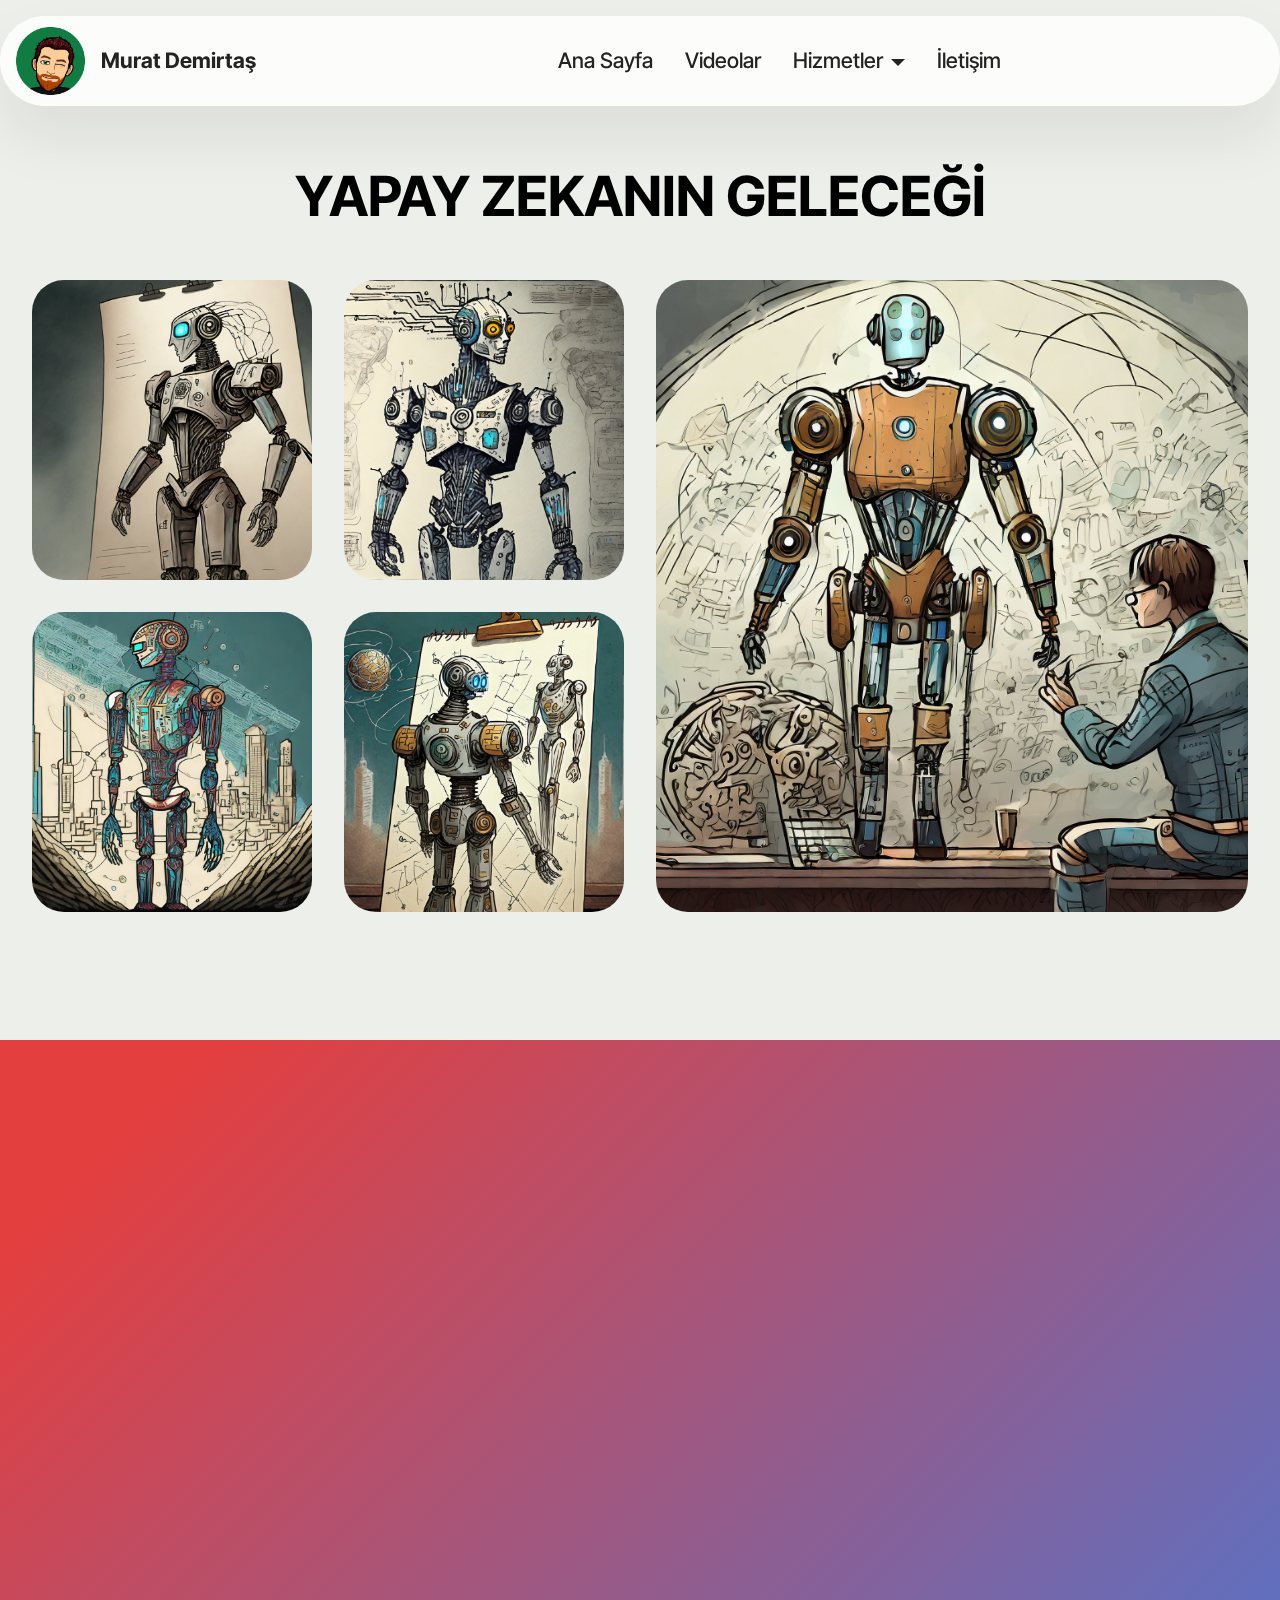
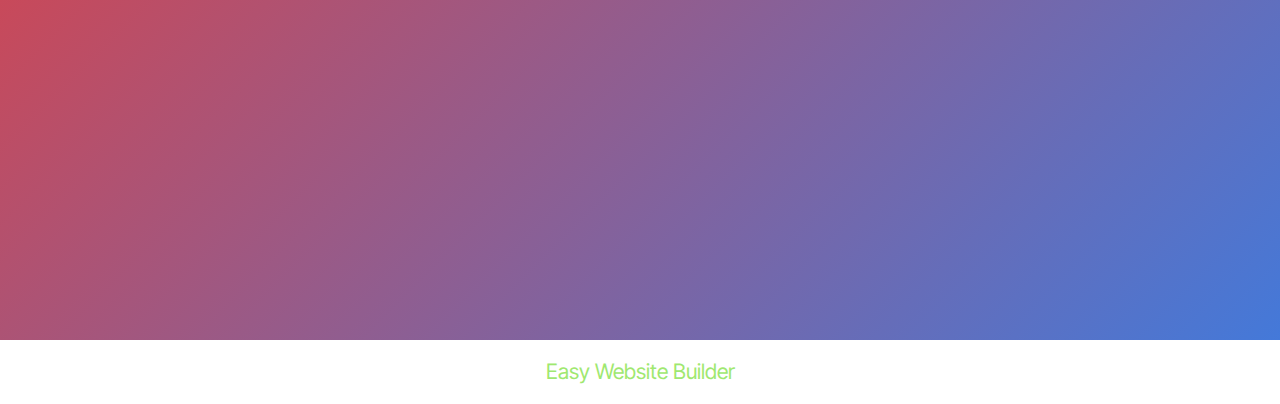
==== anasayfa.html @ 2c704dd0 "create github pages" ====
<!DOCTYPE html>
<html  >
<head>
  <!-- Site made with Mobirise Website Builder v5.9.13, https://mobirise.com -->
  <meta charset="UTF-8">
  <meta http-equiv="X-UA-Compatible" content="IE=edge">
  <meta name="generator" content="Mobirise v5.9.13, mobirise.com">
  <meta name="viewport" content="width=device-width, initial-scale=1, minimum-scale=1">
  <link rel="shortcut icon" href="assets/images/mdegitim.png" type="image/x-icon">
  <meta name="description" content="">
  
  
  <title>Home</title>
  <link rel="stylesheet" href="assets/bootstrap/css/bootstrap.min.css">
  <link rel="stylesheet" href="assets/bootstrap/css/bootstrap-grid.min.css">
  <link rel="stylesheet" href="assets/bootstrap/css/bootstrap-reboot.min.css">
  <link rel="stylesheet" href="assets/dropdown/css/style.css">
  <link rel="stylesheet" href="assets/theme/css/style.css">
  <link rel="preload" href="https://fonts.googleapis.com/css?family=Inter+Tight:100,200,300,400,500,600,700,800,900,100i,200i,300i,400i,500i,600i,700i,800i,900i&display=swap" as="style" onload="this.onload=null;this.rel='stylesheet'">
  <noscript><link rel="stylesheet" href="https://fonts.googleapis.com/css?family=Inter+Tight:100,200,300,400,500,600,700,800,900,100i,200i,300i,400i,500i,600i,700i,800i,900i&display=swap"></noscript>
  <link rel="preload" as="style" href="assets/mobirise/css/mbr-additional.css?v=DW2ZqG"><link rel="stylesheet" href="assets/mobirise/css/mbr-additional.css?v=DW2ZqG" type="text/css">

  
  
  
</head>
<body>
  
  <section data-bs-version="5.1" class="menu menu5 cid-u14NGwxWf1" once="menu" id="menu05-4">
	

	<nav class="navbar navbar-dropdown navbar-fixed-top navbar-expand-lg">
		<div class="container">
			<div class="navbar-brand">
				<span class="navbar-logo">
					<a href="https://mobiri.se">
						<img src="assets/images/mdegitim.png" alt="Mobirise Website Builder" style="height: 4.3rem;">
					</a>
				</span>
				<span class="navbar-caption-wrap"><a class="navbar-caption text-black text-primary display-4" href="index.html">Murat Demirtaş</a></span>
			</div>
			<button class="navbar-toggler" type="button" data-toggle="collapse" data-bs-toggle="collapse" data-target="#navbarSupportedContent" data-bs-target="#navbarSupportedContent" aria-controls="navbarNavAltMarkup" aria-expanded="false" aria-label="Toggle navigation">
				<div class="hamburger">
					<span></span>
					<span></span>
					<span></span>
					<span></span>
				</div>
			</button>
			<div class="collapse navbar-collapse" id="navbarSupportedContent">
				<ul class="navbar-nav nav-dropdown nav-right" data-app-modern-menu="true"><li class="nav-item">
						<a class="nav-link link text-black text-primary display-4" href="anasayfa.html">Ana Sayfa</a>
					</li>
					<li class="nav-item">
						<a class="nav-link link text-black text-primary display-4" href="videolar.html" aria-expanded="false">Videolar</a>
					</li><li class="nav-item dropdown"><a class="nav-link link text-black text-primary dropdown-toggle display-4" href="iletisim.html" data-toggle="dropdown-submenu" data-bs-toggle="dropdown" data-bs-auto-close="outside" aria-expanded="false">Hizmetler</a><div class="dropdown-menu" aria-labelledby="dropdown-920"><a class="text-black text-primary dropdown-item display-4" href="yukseklisans.html">Yüksek Lisans</a><a class="text-black text-primary dropdown-item display-4" href="photoshop.html">Photoshop</a></div></li><li class="nav-item"><a class="nav-link link text-black text-primary display-4" href="iletisim.html">İletişim</a></li></ul>
				
			</div>
		</div>
	</nav>
</section>

<section data-bs-version="5.1" class="gallery05 cid-u15G5pDamB" id="gallery05-14">
    

    
    
    <div class="container">
        <div class="row justify-content-center">
            <div class="col-md-12 content-head mb-5">
                <h1 class="mbr-section-title mbr-fonts-style mb-0 display-2"><strong>YAPAY ZEKANIN GELECEĞİ</strong></h1>
                
            </div>
        </div>
        <div class="row justify-content-center  blockContent">
            <div class="col-12 col-lg-6">
                <div class="row">
                    <div class="col-xs-12 col-sm-12 col-md-6 col-lg-6 active">
                        <div class="item-wrapper">
                            <div class="item-img">
                                <img src="assets/images/firefly-bana-yapay-zekann-gelecei-ileili-bir-figr-iz-87040.jpg" alt="Mobirise Website Builder" title="" data-slide-to="0" data-bs-slide-to="0" class="smallImage">
                            </div>

                        </div>
                    </div>
                    <div class="col-md-6 col-xs-12 col-sm-12 col-lg-6">
                        <div class="item-wrapper">
                            <div class="item-img">
                                <img src="assets/images/firefly-bana-yapay-zekann-gelecei-ileili-bir-figr-iz-20729.jpg" alt="Mobirise Website Builder" title="" data-slide-to="1" data-bs-slide-to="1" class="smallImage">
                            </div>

                        </div>
                    </div>
                    <div class="col-xs-12 col-sm-12 col-md-6 col-lg-6">
                        <div class="item-wrapper">
                            <div class="item-img">
                                <img src="assets/images/firefly-bana-yapay-zekann-gelecei-ileili-bir-figr-iz-23113.jpg" alt="Mobirise Website Builder" title="" data-slide-to="2" data-bs-slide-to="2" class="smallImage">
                            </div>
                        </div>
                    </div>
                    <div class="col-xs-12 col-sm-12 col-md-6 col-lg-6">
                        <div class="item-wrapper">
                            <div class="item-img">
                                <img src="assets/images/firefly-bana-yapay-zekann-gelecei-ileili-bir-figr-iz-5213.jpg" alt="Mobirise Website Builder" title="" data-slide-to="3" data-bs-slide-to="3" class="smallImage">
                            </div>
                        </div>
                    </div>
                </div>
            </div>
            <div class="col-12 col-lg-6">
                <div class="item-wrapper">
                    <div class="item-img ">
                        <img class="w-100 largeImage" src="assets/images/firefly-bana-yapay-zekann-gelecei-ileili-bir-figr-iz-5212.jpg" alt="Mobirise Website Builder" data-slide-to="3" data-bs-slide-to="3">
                    </div>

                </div>
            </div>
        </div>
    </div>
</section>

<section data-bs-version="5.1" class="header18 cid-u15FJ0slGP mbr-fullscreen" id="header18-11">

    

    
    

    <div class="align-center container">
        <div class="row justify-content-center">
            <div class="col-12 col-lg-10">
                <h1 class="mbr-section-title mbr-fonts-style mbr-white mb-3 display-1"><br></h1>
                
                
                
            </div>
        </div>
    </div>
</section><section class="display-7" style="padding: 0;align-items: center;justify-content: center;flex-wrap: wrap;    align-content: center;display: flex;position: relative;height: 4rem;"><a href="https://mobiri.se/3128083" style="flex: 1 1;height: 4rem;position: absolute;width: 100%;z-index: 1;"><img alt="" style="height: 4rem;" src="[data-uri]"></a><p style="margin: 0;text-align: center;" class="display-7">&#8204;</p><a style="z-index:1" href="https://mobirise.com/builder/easiest-website-builder.html">Easy Website Builder</a></section><script src="assets/bootstrap/js/bootstrap.bundle.min.js"></script>  <script src="assets/smoothscroll/smooth-scroll.js"></script>  <script src="assets/ytplayer/index.js"></script>  <script src="assets/dropdown/js/navbar-dropdown.js"></script>  <script src="assets/theme/js/script.js"></script>  
  
  
</body>
</html>
---- assets/dropdown/css/style.css ----
.navbar-dropdown {
  left: 0;
  padding: 0;
  position: absolute;
  right: 0;
  top: 0;
  transition: all 0.45s ease;
  z-index: 1030;
  background: #282828; }
  .navbar-dropdown .navbar-logo {
    margin-right: 0.8rem;
    transition: margin 0.3s ease-in-out;
    vertical-align: middle; }
    .navbar-dropdown .navbar-logo img {
      height: 3.125rem;
      transition: all 0.3s ease-in-out; }
    .navbar-dropdown .navbar-logo.mbr-iconfont {
      font-size: 3.125rem;
      line-height: 3.125rem; }
  .navbar-dropdown .navbar-caption {
    font-weight: 700;
    white-space: normal;
    vertical-align: -4px;
    line-height: 3.125rem !important; }
    .navbar-dropdown .navbar-caption, .navbar-dropdown .navbar-caption:hover {
      color: inherit;
      text-decoration: none; }
  .navbar-dropdown .mbr-iconfont + .navbar-caption {
    vertical-align: -1px; }
  .navbar-dropdown.navbar-fixed-top {
    position: fixed; }
  .navbar-dropdown .navbar-brand span {
    vertical-align: -4px; }
  .navbar-dropdown.bg-color.transparent {
    background: none; }
  .navbar-dropdown.navbar-short .navbar-brand {
    padding: 0.625rem 0; }
    .navbar-dropdown.navbar-short .navbar-brand span {
      vertical-align: -1px; }
  .navbar-dropdown.navbar-short .navbar-caption {
    line-height: 2.375rem !important;
    vertical-align: -2px; }
  .navbar-dropdown.navbar-short .navbar-logo {
    margin-right: 0.5rem; }
    .navbar-dropdown.navbar-short .navbar-logo img {
      height: 2.375rem; }
    .navbar-dropdown.navbar-short .navbar-logo.mbr-iconfont {
      font-size: 2.375rem;
      line-height: 2.375rem; }
  .navbar-dropdown.navbar-short .mbr-table-cell {
    height: 3.625rem; }
  .navbar-dropdown .navbar-close {
    left: 0.6875rem;
    position: fixed;
    top: 0.75rem;
    z-index: 1000; }
  .navbar-dropdown .hamburger-icon {
    content: "";
    display: inline-block;
    vertical-align: middle;
    width: 16px;
    -webkit-box-shadow: 0 -6px 0 1px #282828,0 0 0 1px #282828,0 6px 0 1px #282828;
    -moz-box-shadow: 0 -6px 0 1px #282828,0 0 0 1px #282828,0 6px 0 1px #282828;
    box-shadow: 0 -6px 0 1px #282828,0 0 0 1px #282828,0 6px 0 1px #282828; }

.dropdown-menu .dropdown-toggle[data-toggle="dropdown-submenu"]::after {
  border-bottom: 0.35em solid transparent;
  border-left: 0.35em solid;
  border-right: 0;
  border-top: 0.35em solid transparent;
  margin-left: 0.3rem; }

.dropdown-menu .dropdown-item:focus {
  outline: 0; }

.nav-dropdown {
  font-size: 0.75rem;
  font-weight: 500;
  height: auto !important; }
  .nav-dropdown .nav-btn {
    padding-left: 1rem; }
  .nav-dropdown .link {
    margin: .667em 1.667em;
    font-weight: 500;
    padding: 0;
    transition: color .2s ease-in-out; }
    .nav-dropdown .link.dropdown-toggle {
      margin-right: 2.583em; }
      .nav-dropdown .link.dropdown-toggle::after {
        margin-left: .25rem;
        border-top: 0.35em solid;
        border-right: 0.35em solid transparent;
        border-left: 0.35em solid transparent;
        border-bottom: 0; }
      .nav-dropdown .link.dropdown-toggle[aria-expanded="true"] {
        margin: 0;
        padding: 0.667em 3.263em  0.667em 1.667em; }
  .nav-dropdown .link::after,
  .nav-dropdown .dropdown-item::after {
    color: inherit; }
  .nav-dropdown .btn {
    font-size: 0.75rem;
    font-weight: 700;
    letter-spacing: 0;
    margin-bottom: 0;
    padding-left: 1.25rem;
    padding-right: 1.25rem; }
  .nav-dropdown .dropdown-menu {
    border-radius: 0;
    border: 0;
    left: 0;
    margin: 0;
    padding-bottom: 1.25rem;
    padding-top: 1.25rem;
    position: relative; }
  .nav-dropdown .dropdown-submenu {
    margin-left: 0.125rem;
    top: 0; }
  .nav-dropdown .dropdown-item {
    font-weight: 500;
    line-height: 2;
    padding: 0.3846em 4.615em 0.3846em 1.5385em;
    position: relative;
    transition: color .2s ease-in-out, background-color .2s ease-in-out; }
    .nav-dropdown .dropdown-item::after {
      margin-top: -0.3077em;
      position: absolute;
      right: 1.1538em;
      top: 50%; }
    .nav-dropdown .dropdown-item:focus, .nav-dropdown .dropdown-item:hover {
      background: none; }

@media (max-width: 767px) {
  .nav-dropdown.navbar-toggleable-sm {
    bottom: 0;
    display: none;
    left: 0;
    overflow-x: hidden;
    position: fixed;
    top: 0;
    transform: translateX(-100%);
    -ms-transform: translateX(-100%);
    -webkit-transform: translateX(-100%);
    width: 18.75rem;
    z-index: 999; } }
.nav-dropdown.navbar-toggleable-xl {
  bottom: 0;
  display: none;
  left: 0;
  overflow-x: hidden;
  position: fixed;
  top: 0;
  transform: translateX(-100%);
  -ms-transform: translateX(-100%);
  -webkit-transform: translateX(-100%);
  width: 18.75rem;
  z-index: 999; }

.nav-dropdown-sm {
  display: block !important;
  overflow-x: hidden;
  overflow: auto;
  padding-top: 3.875rem; }
  .nav-dropdown-sm::after {
    content: "";
    display: block;
    height: 3rem;
    width: 100%; }
  .nav-dropdown-sm.collapse.in ~ .navbar-close {
    display: block !important; }
  .nav-dropdown-sm.collapsing, .nav-dropdown-sm.collapse.in {
    transform: translateX(0);
    -ms-transform: translateX(0);
    -webkit-transform: translateX(0);
    transition: all 0.25s ease-out;
    -webkit-transition: all 0.25s ease-out;
    background: #282828; }
  .nav-dropdown-sm.collapsing[aria-expanded="false"] {
    transform: translateX(-100%);
    -ms-transform: translateX(-100%);
    -webkit-transform: translateX(-100%); }
  .nav-dropdown-sm .nav-item {
    display: block;
    margin-left: 0 !important;
    padding-left: 0; }
  .nav-dropdown-sm .link,
  .nav-dropdown-sm .dropdown-item {
    border-top: 1px dotted rgba(255, 255, 255, 0.1);
    font-size: 0.8125rem;
    line-height: 1.6;
    margin: 0 !important;
    padding: 0.875rem 2.4rem 0.875rem 1.5625rem !important;
    position: relative;
    white-space: normal; }
    .nav-dropdown-sm .link:focus, .nav-dropdown-sm .link:hover,
    .nav-dropdown-sm .dropdown-item:focus,
    .nav-dropdown-sm .dropdown-item:hover {
      background: rgba(0, 0, 0, 0.2) !important;
      color: #c0a375; }
  .nav-dropdown-sm .nav-btn {
    position: relative;
    padding: 1.5625rem 1.5625rem 0 1.5625rem; }
    .nav-dropdown-sm .nav-btn::before {
      border-top: 1px dotted rgba(255, 255, 255, 0.1);
      content: "";
      left: 0;
      position: absolute;
      top: 0;
      width: 100%; }
    .nav-dropdown-sm .nav-btn + .nav-btn {
      padding-top: 0.625rem; }
      .nav-dropdown-sm .nav-btn + .nav-btn::before {
        display: none; }
  .nav-dropdown-sm .btn {
    padding: 0.625rem 0; }
  .nav-dropdown-sm .dropdown-toggle[data-toggle="dropdown-submenu"]::after {
    margin-left: .25rem;
    border-top: 0.35em solid;
    border-right: 0.35em solid transparent;
    border-left: 0.35em solid transparent;
    border-bottom: 0; }
  .nav-dropdown-sm .dropdown-toggle[data-toggle="dropdown-submenu"][aria-expanded="true"]::after {
    border-top: 0;
    border-right: 0.35em solid transparent;
    border-left: 0.35em solid transparent;
    border-bottom: 0.35em solid; }
  .nav-dropdown-sm .dropdown-menu {
    margin: 0;
    padding: 0;
    position: relative;
    top: 0;
    left: 0;
    width: 100%;
    border: 0;
    float: none;
    border-radius: 0;
    background: none; }
  .nav-dropdown-sm .dropdown-submenu {
    left: 100%;
    margin-left: 0.125rem;
    margin-top: -1.25rem;
    top: 0; }

.navbar-toggleable-sm .nav-dropdown .dropdown-menu {
  position: absolute; }

.navbar-toggleable-sm .nav-dropdown .dropdown-submenu {
  left: 100%;
  margin-left: 0.125rem;
  margin-top: -1.25rem;
  top: 0; }

.navbar-toggleable-sm.opened .nav-dropdown .dropdown-menu {
  position: relative; }

.navbar-toggleable-sm.opened .nav-dropdown .dropdown-submenu {
  left: 0;
  margin-left: 00rem;
  margin-top: 0rem;
  top: 0; }

.is-builder .nav-dropdown.collapsing {
  transition: none !important; }
---- assets/theme/css/style.css ----
@charset "UTF-8";
section {
  background-color: #ffffff;
}

body {
  font-style: normal;
  line-height: 1.5;
  font-weight: 400;
  color: #232323;
  position: relative;
}

button {
  background-color: transparent;
  border-color: transparent;
}

.embla__button,
.carousel-control {
  background-color: #edefea !important;
  opacity: 0.8 !important;
  color: #464845 !important;
  border-color: #edefea !important;
}

.carousel .close,
.modalWindow .close {
  background-color: #edefea !important;
  color: #464845 !important;
  border-color: #edefea !important;
  opacity: 0.8 !important;
}

.carousel .close:hover,
.modalWindow .close:hover {
  opacity: 1 !important;
}

.carousel-indicators li {
  background-color: #edefea !important;
  border: 2px solid #464845 !important;
}

.carousel-indicators li:hover,
.carousel-indicators li:active {
  opacity: 0.8 !important;
}

.embla__button:hover,
.carousel-control:hover {
  background-color: #edefea !important;
  opacity: 1 !important;
}

.modalWindow-video-container {
  height: 80%;
}

section,
.container,
.container-fluid {
  position: relative;
  word-wrap: break-word;
}

a.mbr-iconfont:hover {
  text-decoration: none;
}

.article .lead p,
.article .lead ul,
.article .lead ol,
.article .lead pre,
.article .lead blockquote {
  margin-bottom: 0;
}

a {
  font-style: normal;
  font-weight: 400;
  cursor: pointer;
}
a, a:hover {
  text-decoration: none;
}

.mbr-section-title {
  font-style: normal;
  line-height: 1.3;
}

.mbr-section-subtitle {
  line-height: 1.3;
}

.mbr-text {
  font-style: normal;
  line-height: 1.7;
}

h1,
h2,
h3,
h4,
h5,
h6,
.display-1,
.display-2,
.display-4,
.display-5,
.display-7,
span,
p,
a {
  line-height: 1;
  word-break: break-word;
  word-wrap: break-word;
  font-weight: 400;
}

b,
strong {
  font-weight: bold;
}

input:-webkit-autofill, input:-webkit-autofill:hover, input:-webkit-autofill:focus, input:-webkit-autofill:active {
  transition-delay: 9999s;
  -webkit-transition-property: background-color, color;
  transition-property: background-color, color;
}

textarea[type=hidden] {
  display: none;
}

section {
  background-position: 50% 50%;
  background-repeat: no-repeat;
  background-size: cover;
}
section .mbr-background-video,
section .mbr-background-video-preview {
  position: absolute;
  bottom: 0;
  left: 0;
  right: 0;
  top: 0;
}

.hidden {
  visibility: hidden;
}

.mbr-z-index20 {
  z-index: 20;
}

/*! Base colors */
.mbr-white {
  color: #ffffff;
}

.mbr-black {
  color: #111111;
}

.mbr-bg-white {
  background-color: #ffffff;
}

.mbr-bg-black {
  background-color: #000000;
}

/*! Text-aligns */
.align-left {
  text-align: left;
}

.align-center {
  text-align: center;
}

.align-right {
  text-align: right;
}

/*! Font-weight  */
.mbr-light {
  font-weight: 300;
}

.mbr-regular {
  font-weight: 400;
}

.mbr-semibold {
  font-weight: 500;
}

.mbr-bold {
  font-weight: 700;
}

/*! Media  */
.media-content {
  flex-basis: 100%;
}

.media-container-row {
  display: flex;
  flex-direction: row;
  flex-wrap: wrap;
  justify-content: center;
  align-content: center;
  align-items: start;
}
.media-container-row .media-size-item {
  width: 400px;
}

.media-container-column {
  display: flex;
  flex-direction: column;
  flex-wrap: wrap;
  justify-content: center;
  align-content: center;
  align-items: stretch;
}
.media-container-column > * {
  width: 100%;
}

@media (min-width: 992px) {
  .media-container-row {
    flex-wrap: nowrap;
  }
}
figure {
  margin-bottom: 0;
  overflow: hidden;
}

figure[mbr-media-size] {
  transition: width 0.1s;
}

img,
iframe {
  display: block;
  width: 100%;
}

.card {
  background-color: transparent;
  border: none;
}

.card-box {
  width: 100%;
}

.card-img {
  text-align: center;
  flex-shrink: 0;
  -webkit-flex-shrink: 0;
}

.media {
  max-width: 100%;
  margin: 0 auto;
}

.mbr-figure {
  align-self: center;
}

.media-container > div {
  max-width: 100%;
}

.mbr-figure img,
.card-img img {
  width: 100%;
}

@media (max-width: 991px) {
  .media-size-item {
    width: auto !important;
  }
  .media {
    width: auto;
  }
  .mbr-figure {
    width: 100% !important;
  }
}
/*! Buttons */
.mbr-section-btn {
  margin-left: -0.6rem;
  margin-right: -0.6rem;
  font-size: 0;
}

.btn {
  font-weight: 600;
  border-width: 1px;
  font-style: normal;
  margin: 0.6rem 0.6rem;
  white-space: normal;
  transition: all 0.2s ease-in-out;
  display: inline-flex;
  align-items: center;
  justify-content: center;
  word-break: break-word;
}

.btn-sm {
  font-weight: 600;
  letter-spacing: 0px;
  transition: all 0.3s ease-in-out;
}

.btn-md {
  font-weight: 600;
  letter-spacing: 0px;
  transition: all 0.3s ease-in-out;
}

.btn-lg {
  font-weight: 600;
  letter-spacing: 0px;
  transition: all 0.3s ease-in-out;
}

.btn-form {
  margin: 0;
}
.btn-form:hover {
  cursor: pointer;
}

nav .mbr-section-btn {
  margin-left: 0rem;
  margin-right: 0rem;
}

/*! Btn icon margin */
.btn .mbr-iconfont,
.btn.btn-sm .mbr-iconfont {
  order: 1;
  cursor: pointer;
  margin-left: 0.5rem;
  vertical-align: sub;
}

.btn.btn-md .mbr-iconfont,
.btn.btn-md .mbr-iconfont {
  margin-left: 0.8rem;
}

.mbr-regular {
  font-weight: 400;
}

.mbr-semibold {
  font-weight: 500;
}

.mbr-bold {
  font-weight: 700;
}

[type=submit] {
  -webkit-appearance: none;
}

/*! Full-screen */
.mbr-fullscreen .mbr-overlay {
  min-height: 100vh;
}

.mbr-fullscreen {
  display: flex;
  display: -moz-flex;
  display: -ms-flex;
  display: -o-flex;
  align-items: center;
  min-height: 100vh;
  padding-top: 3rem;
  padding-bottom: 3rem;
}

/*! Map */
.map {
  height: 25rem;
  position: relative;
}
.map iframe {
  width: 100%;
  height: 100%;
}

/*! Scroll to top arrow */
.mbr-arrow-up {
  bottom: 25px;
  right: 90px;
  position: fixed;
  text-align: right;
  z-index: 5000;
  color: #ffffff;
  font-size: 22px;
}

.mbr-arrow-up a {
  background: rgba(0, 0, 0, 0.2);
  border-radius: 50%;
  color: #fff;
  display: inline-block;
  height: 60px;
  width: 60px;
  border: 2px solid #fff;
  outline-style: none !important;
  position: relative;
  text-decoration: none;
  transition: all 0.3s ease-in-out;
  cursor: pointer;
  text-align: center;
}
.mbr-arrow-up a:hover {
  background-color: rgba(0, 0, 0, 0.4);
}
.mbr-arrow-up a i {
  line-height: 60px;
}

.mbr-arrow-up-icon {
  display: block;
  color: #fff;
}

.mbr-arrow-up-icon::before {
  content: "›";
  display: inline-block;
  font-family: serif;
  font-size: 22px;
  line-height: 1;
  font-style: normal;
  position: relative;
  top: 6px;
  left: -4px;
  transform: rotate(-90deg);
}

/*! Arrow Down */
.mbr-arrow {
  position: absolute;
  bottom: 45px;
  left: 50%;
  width: 60px;
  height: 60px;
  cursor: pointer;
  background-color: rgba(80, 80, 80, 0.5);
  border-radius: 50%;
  transform: translateX(-50%);
}
@media (max-width: 767px) {
  .mbr-arrow {
    display: none;
  }
}
.mbr-arrow > a {
  display: inline-block;
  text-decoration: none;
  outline-style: none;
  animation: arrowdown 1.7s ease-in-out infinite;
  color: #ffffff;
}
.mbr-arrow > a > i {
  position: absolute;
  top: -2px;
  left: 15px;
  font-size: 2rem;
}

#scrollToTop a i::before {
  content: "";
  position: absolute;
  display: block;
  border-bottom: 2.5px solid #fff;
  border-left: 2.5px solid #fff;
  width: 27.8%;
  height: 27.8%;
  left: 50%;
  top: 51%;
  transform: translateY(-30%) translateX(-50%) rotate(135deg);
}

@keyframes arrowdown {
  0% {
    transform: translateY(0px);
  }
  50% {
    transform: translateY(-5px);
  }
  100% {
    transform: translateY(0px);
  }
}
@media (max-width: 500px) {
  .mbr-arrow-up {
    left: 0;
    right: 0;
    text-align: center;
  }
}
/*Gradients animation*/
@keyframes gradient-animation {
  from {
    background-position: 0% 100%;
    animation-timing-function: ease-in-out;
  }
  to {
    background-position: 100% 0%;
    animation-timing-function: ease-in-out;
  }
}
.bg-gradient {
  background-size: 200% 200%;
  animation: gradient-animation 5s infinite alternate;
  -webkit-animation: gradient-animation 5s infinite alternate;
}

.menu .navbar-brand {
  display: -webkit-flex;
}
.menu .navbar-brand span {
  display: flex;
  display: -webkit-flex;
}
.menu .navbar-brand .navbar-caption-wrap {
  display: -webkit-flex;
}
.menu .navbar-brand .navbar-logo img {
  display: -webkit-flex;
  width: auto;
}
@media (min-width: 768px) and (max-width: 991px) {
  .menu .navbar-toggleable-sm .navbar-nav {
    display: -ms-flexbox;
  }
}
@media (max-width: 991px) {
  .menu .navbar-collapse {
    max-height: 93.5vh;
  }
  .menu .navbar-collapse.show {
    overflow: auto;
  }
}
@media (min-width: 992px) {
  .menu .navbar-nav.nav-dropdown {
    display: -webkit-flex;
  }
  .menu .navbar-toggleable-sm .navbar-collapse {
    display: -webkit-flex !important;
  }
  .menu .collapsed .navbar-collapse {
    max-height: 93.5vh;
  }
  .menu .collapsed .navbar-collapse.show {
    overflow: auto;
  }
}
@media (max-width: 767px) {
  .menu .navbar-collapse {
    max-height: 80vh;
  }
}

.nav-link .mbr-iconfont {
  margin-right: 0.5rem;
}

.navbar {
  display: -webkit-flex;
  -webkit-flex-wrap: wrap;
  -webkit-align-items: center;
  -webkit-justify-content: space-between;
}

.navbar-collapse {
  -webkit-flex-basis: 100%;
  -webkit-flex-grow: 1;
  -webkit-align-items: center;
}

.nav-dropdown .link {
  padding: 0.667em 1.667em !important;
  margin: 0 !important;
}

.nav {
  display: -webkit-flex;
  -webkit-flex-wrap: wrap;
}

.row {
  display: -webkit-flex;
  -webkit-flex-wrap: wrap;
}

.justify-content-center {
  -webkit-justify-content: center;
}

.form-inline {
  display: -webkit-flex;
}

.card-wrapper {
  -webkit-flex: 1;
}

.carousel-control {
  z-index: 10;
  display: -webkit-flex;
}

.carousel-controls {
  display: -webkit-flex;
}

.media {
  display: -webkit-flex;
}

.form-group:focus {
  outline: none;
}

.jq-selectbox__select {
  padding: 7px 0;
  position: relative;
}

.jq-selectbox__dropdown {
  overflow: hidden;
  border-radius: 10px;
  position: absolute;
  top: 100%;
  left: 0 !important;
  width: 100% !important;
}

.jq-selectbox__trigger-arrow {
  right: 0;
  transform: translateY(-50%);
}

.jq-selectbox li {
  padding: 1.07em 0.5em;
}

input[type=range] {
  padding-left: 0 !important;
  padding-right: 0 !important;
}

.modal-dialog,
.modal-content {
  height: 100%;
}

.modal-dialog .carousel-inner {
  height: calc(100vh - 1.75rem);
}
@media (max-width: 575px) {
  .modal-dialog .carousel-inner {
    height: calc(100vh - 1rem);
  }
}

.carousel-item {
  text-align: center;
}

.carousel-item img {
  margin: auto;
}

.navbar-toggler {
  align-self: flex-start;
  padding: 0.25rem 0.75rem;
  font-size: 1.25rem;
  line-height: 1;
  background: transparent;
  border: 1px solid transparent;
  border-radius: 0.25rem;
}

.navbar-toggler:focus,
.navbar-toggler:hover {
  text-decoration: none;
  box-shadow: none;
}

.navbar-toggler-icon {
  display: inline-block;
  width: 1.5em;
  height: 1.5em;
  vertical-align: middle;
  content: "";
  background: no-repeat center center;
  background-size: 100% 100%;
}

.navbar-toggler-left {
  position: absolute;
  left: 1rem;
}

.navbar-toggler-right {
  position: absolute;
  right: 1rem;
}

.card-img {
  width: auto;
}

.menu .navbar.collapsed:not(.beta-menu) {
  flex-direction: column;
}

.carousel-item.active,
.carousel-item-next,
.carousel-item-prev {
  display: flex;
}

.note-air-layout .dropup .dropdown-menu,
.note-air-layout .navbar-fixed-bottom .dropdown .dropdown-menu {
  bottom: initial !important;
}

html,
body {
  height: auto;
  min-height: 100vh;
}

.dropup .dropdown-toggle::after {
  display: none;
}

.form-asterisk {
  font-family: initial;
  position: absolute;
  top: -2px;
  font-weight: normal;
}

.form-control-label {
  position: relative;
  cursor: pointer;
  margin-bottom: 0.357em;
  padding: 0;
}

.alert {
  color: #ffffff;
  border-radius: 0;
  border: 0;
  font-size: 1.1rem;
  line-height: 1.5;
  margin-bottom: 1.875rem;
  padding: 1.25rem;
  position: relative;
  text-align: center;
}
.alert.alert-form::after {
  background-color: inherit;
  bottom: -7px;
  content: "";
  display: block;
  height: 14px;
  left: 50%;
  margin-left: -7px;
  position: absolute;
  transform: rotate(45deg);
  width: 14px;
}

.form-control {
  background-color: #ffffff;
  background-clip: border-box;
  color: #232323;
  line-height: 1rem !important;
  height: auto;
  padding: 1.2rem 2rem;
  transition: border-color 0.25s ease 0s;
  border: 1px solid transparent !important;
  border-radius: 4px;
  box-shadow: rgba(0, 0, 0, 0.07) 0px 1px 1px 0px, rgba(0, 0, 0, 0.07) 0px 1px 3px 0px, rgba(0, 0, 0, 0.03) 0px 0px 0px 1px;
}
.form-active .form-control:invalid {
  border-color: red;
}

.row > * {
  padding-right: 1rem;
  padding-left: 1rem;
}

form .row {
  margin-left: -0.6rem;
  margin-right: -0.6rem;
}
form .row [class*=col] {
  padding-left: 0.6rem;
  padding-right: 0.6rem;
}

form .mbr-section-btn {
  padding-left: 0.6rem;
  padding-right: 0.6rem;
}

form .form-check-input {
  margin-top: 0.5;
}

textarea.form-control {
  line-height: 1.5rem !important;
}

.form-group {
  margin-bottom: 1.2rem;
}

.form-control,
form .btn {
  min-height: 48px;
}

.gdpr-block label span.textGDPR input[name=gdpr] {
  top: 7px;
}

.form-control:focus {
  box-shadow: none;
}

:focus {
  outline: none;
}

.mbr-overlay {
  background-color: #000;
  bottom: 0;
  left: 0;
  opacity: 0.5;
  position: absolute;
  right: 0;
  top: 0;
  z-index: 0;
  pointer-events: none;
}

blockquote {
  font-style: italic;
  padding: 3rem;
  font-size: 1.09rem;
  position: relative;
  border-left: 3px solid;
}

ul,
ol,
pre,
blockquote {
  margin-bottom: 2.3125rem;
}

.mt-4 {
  margin-top: 2rem !important;
}

.mb-4 {
  margin-bottom: 2rem !important;
}

.container,
.container-fluid {
  padding-left: 16px;
  padding-right: 16px;
}

.row {
  margin-left: -16px;
  margin-right: -16px;
}
.row > [class*=col] {
  padding-left: 16px;
  padding-right: 16px;
}

@media (min-width: 992px) {
  .container-fluid {
    padding-left: 32px;
    padding-right: 32px;
  }
}
@media (max-width: 991px) {
  .mbr-container {
    padding-left: 16px;
    padding-right: 16px;
  }
}
.app-video-wrapper > img {
  opacity: 1;
}

.app-video-wrapper {
  background: transparent;
}

.item {
  position: relative;
}

.dropdown-menu .dropdown-menu {
  left: 100%;
}

.dropdown-item + .dropdown-menu {
  display: none;
}

.dropdown-item:hover + .dropdown-menu,
.dropdown-menu:hover {
  display: block;
}

@media (min-aspect-ratio: 16/9) {
  .mbr-video-foreground {
    height: 300% !important;
    top: -100% !important;
  }
}
@media (max-aspect-ratio: 16/9) {
  .mbr-video-foreground {
    width: 300% !important;
    left: -100% !important;
  }
}.engine {
	position: absolute;
	text-indent: -2400px;
	text-align: center;
	padding: 0;
	top: 0;
	left: -2400px;
}
---- assets/mobirise/css/mbr-additional.css ----
.btn {
  border-width: 2px;
}
img,
.card-wrap,
.card-wrapper,
.video-wrapper,
.mbr-figure iframe,
.google-map iframe,
.slide-content,
.plan,
.card,
.item-wrapper {
  border-radius: 2rem !important;
}
.video-wrapper {
  overflow: hidden;
}
body {
  font-family: Inter Tight;
}
.display-1 {
  font-family: 'Inter Tight', sans-serif;
  font-size: 5rem;
  line-height: 1;
}
.display-1 > .mbr-iconfont {
  font-size: 6.25rem;
}
.display-2 {
  font-family: 'Inter Tight', sans-serif;
  font-size: 4rem;
  line-height: 1;
}
.display-2 > .mbr-iconfont {
  font-size: 5rem;
}
.display-4 {
  font-family: 'Inter Tight', sans-serif;
  font-size: 1.4rem;
  line-height: 1.5;
}
.display-4 > .mbr-iconfont {
  font-size: 1.75rem;
}
.display-5 {
  font-family: 'Inter Tight', sans-serif;
  font-size: 2rem;
  line-height: 1.5;
}
.display-5 > .mbr-iconfont {
  font-size: 2.5rem;
}
.display-7 {
  font-family: 'Inter Tight', sans-serif;
  font-size: 1.4rem;
  line-height: 1.3;
}
.display-7 > .mbr-iconfont {
  font-size: 1.75rem;
}
/* ---- Fluid typography for mobile devices ---- */
/* 1.4 - font scale ratio ( bootstrap == 1.42857 ) */
/* 100vw - current viewport width */
/* (48 - 20)  48 == 48rem == 768px, 20 == 20rem == 320px(minimal supported viewport) */
/* 0.65 - min scale variable, may vary */
@media (max-width: 992px) {
  .display-1 {
    font-size: 4rem;
  }
}
@media (max-width: 768px) {
  .display-1 {
    font-size: 3.5rem;
    font-size: calc( 2.4rem + (5 - 2.4) * ((100vw - 20rem) / (48 - 20)));
    line-height: calc( 1.1 * (2.4rem + (5 - 2.4) * ((100vw - 20rem) / (48 - 20))));
  }
  .display-2 {
    font-size: 3.2rem;
    font-size: calc( 2.05rem + (4 - 2.05) * ((100vw - 20rem) / (48 - 20)));
    line-height: calc( 1.3 * (2.05rem + (4 - 2.05) * ((100vw - 20rem) / (48 - 20))));
  }
  .display-4 {
    font-size: 1.12rem;
    font-size: calc( 1.14rem + (1.4 - 1.14) * ((100vw - 20rem) / (48 - 20)));
    line-height: calc( 1.4 * (1.14rem + (1.4 - 1.14) * ((100vw - 20rem) / (48 - 20))));
  }
  .display-5 {
    font-size: 1.6rem;
    font-size: calc( 1.35rem + (2 - 1.35) * ((100vw - 20rem) / (48 - 20)));
    line-height: calc( 1.4 * (1.35rem + (2 - 1.35) * ((100vw - 20rem) / (48 - 20))));
  }
  .display-7 {
    font-size: 1.12rem;
    font-size: calc( 1.14rem + (1.4 - 1.14) * ((100vw - 20rem) / (48 - 20)));
    line-height: calc( 1.4 * (1.14rem + (1.4 - 1.14) * ((100vw - 20rem) / (48 - 20))));
  }
}
@media (min-width: 992px) and (max-width: 1400px) {
  .display-1 {
    font-size: 3.5rem;
    font-size: calc( 2.4rem + (5 - 2.4) * ((100vw - 62rem) / (87 - 62)));
    line-height: calc( 1.1 * (2.4rem + (5 - 2.4) * ((100vw - 62rem) / (87 - 62))));
  }
  .display-2 {
    font-size: 3.2rem;
    font-size: calc( 2.05rem + (4 - 2.05) * ((100vw - 62rem) / (87 - 62)));
    line-height: calc( 1.3 * (2.05rem + (4 - 2.05) * ((100vw - 62rem) / (87 - 62))));
  }
  .display-4 {
    font-size: 1.12rem;
    font-size: calc( 1.14rem + (1.4 - 1.14) * ((100vw - 62rem) / (87 - 62)));
    line-height: calc( 1.4 * (1.14rem + (1.4 - 1.14) * ((100vw - 62rem) / (87 - 62))));
  }
  .display-5 {
    font-size: 1.6rem;
    font-size: calc( 1.35rem + (2 - 1.35) * ((100vw - 62rem) / (87 - 62)));
    line-height: calc( 1.4 * (1.35rem + (2 - 1.35) * ((100vw - 62rem) / (87 - 62))));
  }
  .display-7 {
    font-size: 1.12rem;
    font-size: calc( 1.14rem + (1.4 - 1.14) * ((100vw - 62rem) / (87 - 62)));
    line-height: calc( 1.4 * (1.14rem + (1.4 - 1.14) * ((100vw - 62rem) / (87 - 62))));
  }
}
/* Buttons */
.btn {
  padding: 1.25rem 2rem;
  border-radius: 4px;
}
@media (max-width: 767px) {
  .btn {
    padding: 0.75rem 1.5rem;
  }
}
.btn-sm {
  padding: 0.6rem 1.2rem;
  border-radius: 4px;
}
.btn-md {
  padding: 0.6rem 1.2rem;
  border-radius: 4px;
}
.btn-lg {
  padding: 1.25rem 2rem;
  border-radius: 4px;
}
.bg-primary {
  background-color: #9fe870 !important;
}
.bg-success {
  background-color: #3a341c !important;
}
.bg-info {
  background-color: #320707 !important;
}
.bg-warning {
  background-color: #a0e2e1 !important;
}
.bg-danger {
  background-color: #ffea64 !important;
}
.btn-primary,
.btn-primary:active {
  background-color: #9fe870 !important;
  border-color: #9fe870 !important;
  color: #264d0c !important;
  box-shadow: none;
}
.btn-primary:hover,
.btn-primary:focus,
.btn-primary.focus,
.btn-primary.active {
  color: inherit;
  background-color: #bcef9c !important;
  border-color: #bcef9c !important;
  box-shadow: none;
}
.btn-primary.disabled,
.btn-primary:disabled {
  color: #264d0c !important;
  background-color: #bcef9c !important;
  border-color: #bcef9c !important;
}
.btn-secondary,
.btn-secondary:active {
  background-color: #ffd7ef !important;
  border-color: #ffd7ef !important;
  color: #d70081 !important;
  box-shadow: none;
}
.btn-secondary:hover,
.btn-secondary:focus,
.btn-secondary.focus,
.btn-secondary.active {
  color: inherit;
  background-color: #ffffff !important;
  border-color: #ffffff !important;
  box-shadow: none;
}
.btn-secondary.disabled,
.btn-secondary:disabled {
  color: #d70081 !important;
  background-color: #ffffff !important;
  border-color: #ffffff !important;
}
.btn-info,
.btn-info:active {
  background-color: #320707 !important;
  border-color: #320707 !important;
  color: #ffffff !important;
  box-shadow: none;
}
.btn-info:hover,
.btn-info:focus,
.btn-info.focus,
.btn-info.active {
  color: inherit;
  background-color: #5f0d0d !important;
  border-color: #5f0d0d !important;
  box-shadow: none;
}
.btn-info.disabled,
.btn-info:disabled {
  color: #ffffff !important;
  background-color: #5f0d0d !important;
  border-color: #5f0d0d !important;
}
.btn-success,
.btn-success:active {
  background-color: #3a341c !important;
  border-color: #3a341c !important;
  color: #ffffff !important;
  box-shadow: none;
}
.btn-success:hover,
.btn-success:focus,
.btn-success.focus,
.btn-success.active {
  color: inherit;
  background-color: #5c532d !important;
  border-color: #5c532d !important;
  box-shadow: none;
}
.btn-success.disabled,
.btn-success:disabled {
  color: #ffffff !important;
  background-color: #5c532d !important;
  border-color: #5c532d !important;
}
.btn-warning,
.btn-warning:active {
  background-color: #a0e2e1 !important;
  border-color: #a0e2e1 !important;
  color: #1f6463 !important;
  box-shadow: none;
}
.btn-warning:hover,
.btn-warning:focus,
.btn-warning.focus,
.btn-warning.active {
  color: inherit;
  background-color: #c7eeed !important;
  border-color: #c7eeed !important;
  box-shadow: none;
}
.btn-warning.disabled,
.btn-warning:disabled {
  color: #1f6463 !important;
  background-color: #c7eeed !important;
  border-color: #c7eeed !important;
}
.btn-danger,
.btn-danger:active {
  background-color: #ffea64 !important;
  border-color: #ffea64 !important;
  color: #645600 !important;
  box-shadow: none;
}
.btn-danger:hover,
.btn-danger:focus,
.btn-danger.focus,
.btn-danger.active {
  color: inherit;
  background-color: #fff197 !important;
  border-color: #fff197 !important;
  box-shadow: none;
}
.btn-danger.disabled,
.btn-danger:disabled {
  color: #645600 !important;
  background-color: #fff197 !important;
  border-color: #fff197 !important;
}
.btn-white,
.btn-white:active {
  background-color: #eff0ec !important;
  border-color: #eff0ec !important;
  color: #757b62 !important;
  box-shadow: none;
}
.btn-white:hover,
.btn-white:focus,
.btn-white.focus,
.btn-white.active {
  color: inherit;
  background-color: #ffffff !important;
  border-color: #ffffff !important;
  box-shadow: none;
}
.btn-white.disabled,
.btn-white:disabled {
  color: #757b62 !important;
  background-color: #ffffff !important;
  border-color: #ffffff !important;
}
.btn-black,
.btn-black:active {
  background-color: #232323 !important;
  border-color: #232323 !important;
  color: #ffffff !important;
  box-shadow: none;
}
.btn-black:hover,
.btn-black:focus,
.btn-black.focus,
.btn-black.active {
  color: inherit;
  background-color: #3d3d3d !important;
  border-color: #3d3d3d !important;
  box-shadow: none;
}
.btn-black.disabled,
.btn-black:disabled {
  color: #ffffff !important;
  background-color: #3d3d3d !important;
  border-color: #3d3d3d !important;
}
.btn-primary-outline,
.btn-primary-outline:active {
  background-color: transparent !important;
  border-color: #9fe870;
  color: #9fe870;
}
.btn-primary-outline:hover,
.btn-primary-outline:focus,
.btn-primary-outline.focus,
.btn-primary-outline.active {
  color: #6ddc25 !important;
  background-color: transparent !important;
  border-color: #6ddc25 !important;
  box-shadow: none !important;
}
.btn-primary-outline.disabled,
.btn-primary-outline:disabled {
  color: #264d0c !important;
  background-color: #9fe870 !important;
  border-color: #9fe870 !important;
}
.btn-secondary-outline,
.btn-secondary-outline:active {
  background-color: transparent !important;
  border-color: #ffd7ef;
  color: #ffd7ef;
}
.btn-secondary-outline:hover,
.btn-secondary-outline:focus,
.btn-secondary-outline.focus,
.btn-secondary-outline.active {
  color: #ff80cc !important;
  background-color: transparent !important;
  border-color: #ff80cc !important;
  box-shadow: none !important;
}
.btn-secondary-outline.disabled,
.btn-secondary-outline:disabled {
  color: #d70081 !important;
  background-color: #ffd7ef !important;
  border-color: #ffd7ef !important;
}
.btn-info-outline,
.btn-info-outline:active {
  background-color: transparent !important;
  border-color: #320707;
  color: #320707;
}
.btn-info-outline:hover,
.btn-info-outline:focus,
.btn-info-outline.focus,
.btn-info-outline.active {
  color: #000000 !important;
  background-color: transparent !important;
  border-color: #000000 !important;
  box-shadow: none !important;
}
.btn-info-outline.disabled,
.btn-info-outline:disabled {
  color: #ffffff !important;
  background-color: #320707 !important;
  border-color: #320707 !important;
}
.btn-success-outline,
.btn-success-outline:active {
  background-color: transparent !important;
  border-color: #3a341c;
  color: #3a341c;
}
.btn-success-outline:hover,
.btn-success-outline:focus,
.btn-success-outline.focus,
.btn-success-outline.active {
  color: #000000 !important;
  background-color: transparent !important;
  border-color: #000000 !important;
  box-shadow: none !important;
}
.btn-success-outline.disabled,
.btn-success-outline:disabled {
  color: #ffffff !important;
  background-color: #3a341c !important;
  border-color: #3a341c !important;
}
.btn-warning-outline,
.btn-warning-outline:active {
  background-color: transparent !important;
  border-color: #a0e2e1;
  color: #a0e2e1;
}
.btn-warning-outline:hover,
.btn-warning-outline:focus,
.btn-warning-outline.focus,
.btn-warning-outline.active {
  color: #5ececc !important;
  background-color: transparent !important;
  border-color: #5ececc !important;
  box-shadow: none !important;
}
.btn-warning-outline.disabled,
.btn-warning-outline:disabled {
  color: #1f6463 !important;
  background-color: #a0e2e1 !important;
  border-color: #a0e2e1 !important;
}
.btn-danger-outline,
.btn-danger-outline:active {
  background-color: transparent !important;
  border-color: #ffea64;
  color: #ffea64;
}
.btn-danger-outline:hover,
.btn-danger-outline:focus,
.btn-danger-outline.focus,
.btn-danger-outline.active {
  color: #ffde0d !important;
  background-color: transparent !important;
  border-color: #ffde0d !important;
  box-shadow: none !important;
}
.btn-danger-outline.disabled,
.btn-danger-outline:disabled {
  color: #645600 !important;
  background-color: #ffea64 !important;
  border-color: #ffea64 !important;
}
.btn-black-outline,
.btn-black-outline:active {
  background-color: transparent !important;
  border-color: #232323;
  color: #232323;
}
.btn-black-outline:hover,
.btn-black-outline:focus,
.btn-black-outline.focus,
.btn-black-outline.active {
  color: #000000 !important;
  background-color: transparent !important;
  border-color: #000000 !important;
  box-shadow: none !important;
}
.btn-black-outline.disabled,
.btn-black-outline:disabled {
  color: #ffffff !important;
  background-color: #232323 !important;
  border-color: #232323 !important;
}
.btn-white-outline,
.btn-white-outline:active {
  background-color: transparent !important;
  border-color: #fafafa;
  color: #fafafa;
}
.btn-white-outline:hover,
.btn-white-outline:focus,
.btn-white-outline.focus,
.btn-white-outline.active {
  color: #cfcfcf !important;
  background-color: transparent !important;
  border-color: #cfcfcf !important;
  box-shadow: none !important;
}
.btn-white-outline.disabled,
.btn-white-outline:disabled {
  color: #7a7a7a !important;
  background-color: #fafafa !important;
  border-color: #fafafa !important;
}
.text-primary {
  color: #9fe870 !important;
}
.text-secondary {
  color: #ffd7ef !important;
}
.text-success {
  color: #3a341c !important;
}
.text-info {
  color: #320707 !important;
}
.text-warning {
  color: #a0e2e1 !important;
}
.text-danger {
  color: #ffea64 !important;
}
.text-white {
  color: #fafafa !important;
}
.text-black {
  color: #232323 !important;
}
a.text-primary:hover,
a.text-primary:focus,
a.text-primary.active {
  color: #66d022 !important;
}
a.text-secondary:hover,
a.text-secondary:focus,
a.text-secondary.active {
  color: #ff71c6 !important;
}
a.text-success:hover,
a.text-success:focus,
a.text-success.active {
  color: #000000 !important;
}
a.text-info:hover,
a.text-info:focus,
a.text-info.active {
  color: #000000 !important;
}
a.text-warning:hover,
a.text-warning:focus,
a.text-warning.active {
  color: #52cac8 !important;
}
a.text-danger:hover,
a.text-danger:focus,
a.text-danger.active {
  color: #fddb00 !important;
}
a.text-white:hover,
a.text-white:focus,
a.text-white.active {
  color: #c7c7c7 !important;
}
a.text-black:hover,
a.text-black:focus,
a.text-black.active {
  color: #000000 !important;
}
a[class*="text-"]:not(.nav-link):not(.dropdown-item):not([role]):not(.navbar-caption) {
  position: relative;
  background-image: transparent;
  background-size: 10000px 2px;
  background-repeat: no-repeat;
  background-position: 0px 1.2em;
  background-position: -10000px 1.2em;
}
a[class*="text-"]:not(.nav-link):not(.dropdown-item):not([role]):not(.navbar-caption):hover {
  transition: background-position 2s ease-in-out;
  background-image: linear-gradient(currentColor 50%, currentColor 50%);
  background-position: 0px 1.2em;
}
.nav-tabs .nav-link.active {
  color: #9fe870;
}
.nav-tabs .nav-link:not(.active) {
  color: #232323;
}
.alert-success {
  background-color: #70c770;
}
.alert-info {
  background-color: #320707;
}
.alert-warning {
  background-color: #a0e2e1;
}
.alert-danger {
  background-color: #ffea64;
}
.mbr-section-btn .btn:not(.btn-form) {
  border-radius: 100px;
}
.mbr-gallery-filter li a {
  border-radius: 100px !important;
}
.mbr-gallery-filter li.active .btn {
  background-color: #9fe870;
  border-color: #9fe870;
  color: #306310;
}
.mbr-gallery-filter li.active .btn:focus {
  box-shadow: none;
}
.nav-tabs .nav-link {
  border-radius: 100px !important;
}
a,
a:hover {
  color: #9fe870;
}
.mbr-plan-header.bg-primary .mbr-plan-subtitle,
.mbr-plan-header.bg-primary .mbr-plan-price-desc {
  color: #ffffff;
}
.mbr-plan-header.bg-success .mbr-plan-subtitle,
.mbr-plan-header.bg-success .mbr-plan-price-desc {
  color: #c0b27c;
}
.mbr-plan-header.bg-info .mbr-plan-subtitle,
.mbr-plan-header.bg-info .mbr-plan-price-desc {
  color: #f3abab;
}
.mbr-plan-header.bg-warning .mbr-plan-subtitle,
.mbr-plan-header.bg-warning .mbr-plan-price-desc {
  color: #ffffff;
}
.mbr-plan-header.bg-danger .mbr-plan-subtitle,
.mbr-plan-header.bg-danger .mbr-plan-price-desc {
  color: #ffffff;
}
/* Scroll to top button*/
.scrollToTop_wraper {
  display: none;
}
.form-control {
  font-family: 'Inter Tight', sans-serif;
  font-size: 1.4rem;
  line-height: 1.3;
  font-weight: 400;
  border-radius: 40px !important;
}
.form-control > .mbr-iconfont {
  font-size: 1.75rem;
}
.form-control:hover,
.form-control:focus {
  box-shadow: rgba(0, 0, 0, 0.07) 0px 1px 1px 0px, rgba(0, 0, 0, 0.07) 0px 1px 3px 0px, rgba(0, 0, 0, 0.03) 0px 0px 0px 1px;
  border-color: #9fe870 !important;
}
.form-control:-webkit-input-placeholder {
  font-family: 'Inter Tight', sans-serif;
  font-size: 1.4rem;
  line-height: 1.3;
  font-weight: 400;
}
.form-control:-webkit-input-placeholder > .mbr-iconfont {
  font-size: 1.75rem;
}
blockquote {
  border-color: #9fe870;
}
/* Forms */
.mbr-form .input-group-btn .btn {
  border-radius: 100px !important;
}
.mbr-form .input-group-btn .btn:hover {
  box-shadow: 0 10px 40px 0 rgba(0, 0, 0, 0.2);
}
.mbr-form .input-group-btn button[type="submit"] {
  border-radius: 100px !important;
  padding: 1rem 3rem;
}
.mbr-form .input-group-btn button[type="submit"]:hover {
  box-shadow: 0 10px 40px 0 rgba(0, 0, 0, 0.2);
}
.jq-selectbox li:hover,
.jq-selectbox li.selected {
  background-color: #9fe870;
  color: #000000;
}
.jq-number__spin {
  transition: 0.25s ease;
}
.jq-number__spin:hover {
  border-color: #9fe870;
}
.jq-selectbox .jq-selectbox__trigger-arrow,
.jq-number__spin.minus:after,
.jq-number__spin.plus:after {
  transition: 0.4s;
  border-top-color: #232323;
  border-bottom-color: #232323;
}
.jq-selectbox:hover .jq-selectbox__trigger-arrow,
.jq-number__spin.minus:hover:after,
.jq-number__spin.plus:hover:after {
  border-top-color: #9fe870;
  border-bottom-color: #9fe870;
}
.xdsoft_datetimepicker .xdsoft_calendar td.xdsoft_default,
.xdsoft_datetimepicker .xdsoft_calendar td.xdsoft_current,
.xdsoft_datetimepicker .xdsoft_timepicker .xdsoft_time_box > div > div.xdsoft_current {
  color: #000000 !important;
  background-color: #9fe870 !important;
  box-shadow: none !important;
}
.xdsoft_datetimepicker .xdsoft_calendar td:hover,
.xdsoft_datetimepicker .xdsoft_timepicker .xdsoft_time_box > div > div:hover {
  color: #000000 !important;
  background: #ffd7ef !important;
  box-shadow: none !important;
}
.lazy-bg {
  background-image: none !important;
}
.lazy-placeholder:not(section),
.lazy-none {
  display: block;
  position: relative;
  padding-bottom: 56.25%;
  width: 100%;
  height: auto;
}
iframe.lazy-placeholder,
.lazy-placeholder:after {
  content: '';
  position: absolute;
  width: 200px;
  height: 200px;
  background: transparent no-repeat center;
  background-size: contain;
  top: 50%;
  left: 50%;
  transform: translateX(-50%) translateY(-50%);
  background-image: url("data:image/svg+xml;charset=UTF-8,%3csvg width='32' height='32' viewBox='0 0 64 64' xmlns='http://www.w3.org/2000/svg' stroke='%239fe870' %3e%3cg fill='none' fill-rule='evenodd'%3e%3cg transform='translate(16 16)' stroke-width='2'%3e%3ccircle stroke-opacity='.5' cx='16' cy='16' r='16'/%3e%3cpath d='M32 16c0-9.94-8.06-16-16-16'%3e%3canimateTransform attributeName='transform' type='rotate' from='0 16 16' to='360 16 16' dur='1s' repeatCount='indefinite'/%3e%3c/path%3e%3c/g%3e%3c/g%3e%3c/svg%3e");
}
section.lazy-placeholder:after {
  opacity: 0.5;
}
body {
  overflow-x: hidden;
}
a {
  transition: color 0.6s;
}
@media (max-width: 1400px) {
  .container {
    max-width: 100%;
  }
}
@media (max-width: 1400px) and (min-width: 768px) {
  .container {
    padding-left: 32px;
    padding-right: 32px;
  }
}
@media (max-width: 1400px) and (min-width: 768px) {
  .container-fluid {
    padding-left: 32px;
    padding-right: 32px;
  }
}
@media (max-width: 767px) {
  .container-fluid {
    padding-left: 16px;
    padding-right: 16px;
  }
}
.cid-u15gY0HwN2 {
  z-index: 1000;
  width: 100%;
  position: relative;
}
.cid-u15gY0HwN2 .dropdown-item:before {
  font-family: Moririse2 !important;
  content: "\e966";
  display: inline-block;
  width: 0;
  position: absolute;
  left: 1rem;
  top: 0.5rem;
  margin-right: 0.5rem;
  line-height: 1;
  font-size: inherit;
  vertical-align: middle;
  text-align: center;
  overflow: hidden;
  transform: scale(0, 1);
  transition: all 0.25s ease-in-out;
}
@media (max-width: 767px) {
  .cid-u15gY0HwN2 .navbar-toggler {
    transform: scale(0.8);
  }
}
.cid-u15gY0HwN2 .navbar-brand {
  flex-shrink: 0;
  align-items: center;
  margin-right: 0;
  padding: 10px 0;
  transition: all 0.3s;
  word-break: break-word;
  z-index: 1;
}
.cid-u15gY0HwN2 .navbar-brand img {
  max-width: 100%;
  max-height: 100%;
}
.cid-u15gY0HwN2 .navbar-brand .navbar-caption {
  line-height: inherit !important;
}
.cid-u15gY0HwN2 .navbar-brand .navbar-logo a {
  outline: none;
}
.cid-u15gY0HwN2 .navbar-nav {
  margin: auto;
  margin-left: 0;
  margin-left: auto;
}
.cid-u15gY0HwN2 .navbar-nav .nav-item {
  padding: 0 !important;
  transition: 0.3s all !important;
}
.cid-u15gY0HwN2 .navbar-nav .nav-item .nav-link {
  padding: 16px !important;
  margin: 0 !important;
  border-radius: 1rem !important;
  transition: 0.3s all !important;
}
.cid-u15gY0HwN2 .navbar-nav .nav-item .nav-link:hover {
  background-color: rgba(27, 31, 10, 0.06);
}
.cid-u15gY0HwN2 .navbar-nav .open .nav-link::after {
  transform: rotate(180deg);
}
@media (min-width: 992px) {
  .cid-u15gY0HwN2 .navbar-nav .open .nav-link::before {
    content: "";
    width: 100%;
    height: 20px;
    top: 100%;
    background: transparent;
    position: absolute;
  }
}
.cid-u15gY0HwN2 .navbar-nav .dropdown-item {
  padding: 12px !important;
  border-radius: 0.5rem !important;
  margin: 0 8px !important;
  transition: 0.3s all !important;
}
.cid-u15gY0HwN2 .navbar-nav .dropdown-item:hover {
  background-color: rgba(27, 31, 10, 0.06);
}
@media (min-width: 992px) {
  .cid-u15gY0HwN2 .navbar-nav {
    padding-left: 1.5rem;
  }
}
.cid-u15gY0HwN2 .nav-link {
  width: fit-content;
  position: relative;
}
.cid-u15gY0HwN2 .navbar-logo {
  margin: 0 !important;
}
@media (max-width: 767px) {
  .cid-u15gY0HwN2 .navbar-logo {
    padding-left: 0;
  }
}
.cid-u15gY0HwN2 .navbar-caption {
  padding-left: 1rem;
  padding-right: 0.5rem;
}
@media (max-width: 767px) {
  .cid-u15gY0HwN2 .nav-dropdown {
    padding-bottom: 0.5rem;
  }
}
.cid-u15gY0HwN2 .nav-dropdown .link.dropdown-toggle::after {
  margin-left: 0.5rem;
  margin-top: 0.2rem;
  transition: 0.3s all;
}
.cid-u15gY0HwN2 .container {
  display: flex;
  height: 90px;
  padding: 0.5rem 0.6rem 0.5rem 1rem;
  flex-wrap: nowrap;
  background: rgba(255, 255, 255, 0.8) !important;
  left: 0;
  right: 0;
  -webkit-box-pack: justify;
  -ms-flex-pack: justify;
  justify-content: flex-end;
  -webkit-box-align: center;
  -webkit-align-items: center;
  -ms-flex-align: center;
  align-items: center;
  border-radius: 100vw;
  margin-top: 1rem;
  background-color: #ffffff;
  box-shadow: 0 30px 60px 0 rgba(27, 31, 10, 0.08);
}
@media (max-width: 992px) {
  .cid-u15gY0HwN2 .container {
    padding-right: 2rem;
  }
}
@media (max-width: 767px) {
  .cid-u15gY0HwN2 .container {
    width: 95%;
    height: 56px !important;
    padding: 0.5rem;
    margin-top: 0rem;
  }
}
.cid-u15gY0HwN2 .iconfont-wrapper {
  font-size: 1.5rem;
  padding-right: 0.5rem;
}
.cid-u15gY0HwN2 .dropdown-menu {
  flex-wrap: wrap;
  flex-direction: column;
  max-width: 100%;
  padding: 12px 4px !important;
  border-radius: 1.5rem;
  transition: 0.3s all !important;
  min-width: auto;
  background: #ffffff;
  background: rgba(255, 255, 255, 0.8) !important;
}
.cid-u15gY0HwN2 .nav-item:focus,
.cid-u15gY0HwN2 .nav-link:focus {
  outline: none;
}
.cid-u15gY0HwN2 .dropdown .dropdown-menu .dropdown-item {
  width: auto;
  transition: all 0.25s ease-in-out;
}
.cid-u15gY0HwN2 .dropdown .dropdown-menu .dropdown-item::after {
  right: 0.5rem;
}
.cid-u15gY0HwN2 .dropdown .dropdown-menu .dropdown-item .mbr-iconfont {
  margin-right: 0.5rem;
  vertical-align: sub;
}
.cid-u15gY0HwN2 .dropdown .dropdown-menu .dropdown-item .mbr-iconfont:before {
  display: inline-block;
  transform: scale(1, 1);
  transition: all 0.25s ease-in-out;
}
.cid-u15gY0HwN2 .collapsed .dropdown-menu .dropdown-item:before {
  display: none;
}
.cid-u15gY0HwN2 .collapsed .dropdown .dropdown-menu .dropdown-item {
  padding: 0.235em 1.5em 0.235em 1.5em !important;
  transition: none;
  margin: 0 !important;
}
.cid-u15gY0HwN2 .navbar {
  min-height: 90px;
  transition: all 0.3s;
  border-bottom: 1px solid transparent;
  background: transparent !important;
  padding: 0 !important;
  border: none !important;
  box-shadow: none !important;
  border-radius: 0 !important;
}
.cid-u15gY0HwN2 .navbar.opened {
  transition: all 0.3s;
}
.cid-u15gY0HwN2 .navbar .dropdown-item {
  padding: 0.5rem 1.8rem;
}
.cid-u15gY0HwN2 .navbar .navbar-logo img {
  width: auto;
}
.cid-u15gY0HwN2 .navbar .navbar-collapse {
  z-index: 1;
  justify-content: flex-end;
}
.cid-u15gY0HwN2 .navbar.collapsed {
  justify-content: center;
}
.cid-u15gY0HwN2 .navbar.collapsed .nav-item .nav-link::before {
  display: none;
}
.cid-u15gY0HwN2 .navbar.collapsed.opened .dropdown-menu {
  top: 0;
}
@media (min-width: 992px) {
  .cid-u15gY0HwN2 .navbar.collapsed.opened:not(.navbar-short) .navbar-collapse {
    max-height: calc(98.5vh - 4.3rem);
  }
}
.cid-u15gY0HwN2 .navbar.collapsed .dropdown-menu .dropdown-submenu {
  left: 0 !important;
}
.cid-u15gY0HwN2 .navbar.collapsed .dropdown-menu .dropdown-item:after {
  right: auto;
}
.cid-u15gY0HwN2 .navbar.collapsed .dropdown-menu .dropdown-toggle[data-toggle="dropdown-submenu"]:after {
  margin-left: 0.5rem;
  margin-top: 0.2rem;
  border-top: 0.35em solid;
  border-right: 0.35em solid transparent;
  border-left: 0.35em solid transparent;
  border-bottom: 0;
  top: 41%;
}
.cid-u15gY0HwN2 .navbar.collapsed ul.navbar-nav li {
  margin: auto;
}
.cid-u15gY0HwN2 .navbar.collapsed .dropdown-menu .dropdown-item {
  padding: 0.25rem 1.5rem;
  text-align: center;
}
.cid-u15gY0HwN2 .navbar.collapsed .icons-menu {
  padding-left: 0;
  padding-right: 0;
  padding-top: 0.5rem;
  padding-bottom: 0.5rem;
}
@media (max-width: 767px) {
  .cid-u15gY0HwN2 .navbar {
    min-height: 72px;
  }
  .cid-u15gY0HwN2 .navbar .navbar-logo img {
    height: 2.5rem !important;
  }
}
@media (max-width: 991px) {
  .cid-u15gY0HwN2 .navbar .nav-item .nav-link::before {
    display: none;
  }
  .cid-u15gY0HwN2 .navbar.opened .dropdown-menu {
    top: 0;
  }
  .cid-u15gY0HwN2 .navbar .dropdown-menu .dropdown-submenu {
    left: 0 !important;
  }
  .cid-u15gY0HwN2 .navbar .dropdown-menu .dropdown-item:after {
    right: auto;
  }
  .cid-u15gY0HwN2 .navbar .dropdown-menu .dropdown-toggle[data-toggle="dropdown-submenu"]:after {
    margin-left: 0.5rem;
    margin-top: 0.2rem;
    border-top: 0.35em solid;
    border-right: 0.35em solid transparent;
    border-left: 0.35em solid transparent;
    border-bottom: 0;
    top: 40%;
  }
  .cid-u15gY0HwN2 .navbar .dropdown-menu .dropdown-item {
    padding: 0.25rem 1.5rem !important;
    text-align: center;
  }
  .cid-u15gY0HwN2 .navbar .navbar-brand {
    flex-shrink: initial;
    flex-basis: auto;
    word-break: break-word;
    padding-right: 10px;
  }
  .cid-u15gY0HwN2 .navbar .navbar-toggler {
    flex-basis: auto;
  }
  .cid-u15gY0HwN2 .navbar .icons-menu {
    padding-left: 0;
    padding-top: 0.5rem;
    padding-bottom: 0.5rem;
  }
}
.cid-u15gY0HwN2 .navbar.navbar-short .navbar-logo img {
  height: 2rem;
}
.cid-u15gY0HwN2 .dropdown-item.active,
.cid-u15gY0HwN2 .dropdown-item:active {
  background-color: transparent;
}
.cid-u15gY0HwN2 .navbar-expand-lg .navbar-nav .nav-link {
  padding: 0;
}
.cid-u15gY0HwN2 .nav-dropdown .link.dropdown-toggle {
  margin-right: 1.667em;
}
.cid-u15gY0HwN2 .nav-dropdown .link.dropdown-toggle[aria-expanded="true"] {
  margin-right: 0;
  padding: 0.667em 1.667em;
}
.cid-u15gY0HwN2 .navbar.navbar-expand-lg .dropdown .dropdown-menu {
  background: #ffffff;
}
.cid-u15gY0HwN2 .navbar.navbar-expand-lg .dropdown .dropdown-menu .dropdown-submenu {
  margin: 0;
  left: 105%;
  transform: none;
  top: -12px;
}
.cid-u15gY0HwN2 .navbar .dropdown.open > .dropdown-menu {
  display: flex;
}
.cid-u15gY0HwN2 ul.navbar-nav {
  flex-wrap: wrap;
}
.cid-u15gY0HwN2 .navbar-buttons {
  text-align: center;
  min-width: 140px;
}
@media (max-width: 992px) {
  .cid-u15gY0HwN2 .navbar-buttons {
    text-align: left;
  }
}
.cid-u15gY0HwN2 button.navbar-toggler {
  outline: none;
  width: 31px;
  height: 20px;
  cursor: pointer;
  transition: all 0.2s;
  position: relative;
  align-self: center;
}
.cid-u15gY0HwN2 button.navbar-toggler .hamburger span {
  position: absolute;
  right: 0;
  width: 30px;
  height: 2px;
  border-right: 5px;
  background-color: #000000;
}
.cid-u15gY0HwN2 button.navbar-toggler .hamburger span:nth-child(1) {
  top: 0;
  transition: all 0.2s;
}
.cid-u15gY0HwN2 button.navbar-toggler .hamburger span:nth-child(2) {
  top: 8px;
  transition: all 0.15s;
}
.cid-u15gY0HwN2 button.navbar-toggler .hamburger span:nth-child(3) {
  top: 8px;
  transition: all 0.15s;
}
.cid-u15gY0HwN2 button.navbar-toggler .hamburger span:nth-child(4) {
  top: 16px;
  transition: all 0.2s;
}
.cid-u15gY0HwN2 nav.opened .hamburger span:nth-child(1) {
  top: 8px;
  width: 0;
  opacity: 0;
  right: 50%;
  transition: all 0.2s;
}
.cid-u15gY0HwN2 nav.opened .hamburger span:nth-child(2) {
  transform: rotate(45deg);
  transition: all 0.25s;
}
.cid-u15gY0HwN2 nav.opened .hamburger span:nth-child(3) {
  transform: rotate(-45deg);
  transition: all 0.25s;
}
.cid-u15gY0HwN2 nav.opened .hamburger span:nth-child(4) {
  top: 8px;
  width: 0;
  opacity: 0;
  right: 50%;
  transition: all 0.2s;
}
.cid-u15gY0HwN2 .navbar-dropdown {
  padding: 0 1rem;
}
.cid-u15gY0HwN2 a.nav-link {
  display: flex;
  align-items: center;
  justify-content: center;
}
.cid-u15gY0HwN2 .icons-menu {
  flex-wrap: nowrap;
  display: flex;
  justify-content: center;
  padding-left: 1rem;
  padding-right: 1rem;
  padding-top: 0.3rem;
  text-align: center;
}
@media (max-width: 992px) {
  .cid-u15gY0HwN2 .icons-menu {
    justify-content: flex-start;
    margin-bottom: 0.5rem;
  }
}
@media screen and (-ms-high-contrast: active), (-ms-high-contrast: none) {
  .cid-u15gY0HwN2 .navbar {
    height: 70px;
  }
  .cid-u15gY0HwN2 .navbar.opened {
    height: auto;
  }
  .cid-u15gY0HwN2 .nav-item .nav-link:hover::before {
    width: 175%;
    max-width: calc(100% + 2rem);
    left: -1rem;
  }
}
.cid-u15gY0HwN2 .navbar .dropdown > .dropdown-menu {
  display: none;
  width: max-content;
  max-width: 500px !important;
  transform: translateX(-50%);
  top: calc(100% + 20px);
  left: 50%;
}
.cid-u15gY0HwN2 .navbar .dropdown > .dropdown-menu .dropdown-item {
  line-height: 1 !important;
}
.cid-u15gY0HwN2 .navbar .dropdown > .dropdown-menu .dropdown .dropdown-item {
  align-items: center;
  display: flex;
  height: max-content !important;
  min-height: max-content !important;
}
.cid-u15gY0HwN2 .navbar .dropdown > .dropdown-menu .dropdown .dropdown-item::after {
  display: inline-block;
  position: static;
  margin-left: 0.5rem;
  margin-top: 0;
  margin-right: 0;
  margin-bottom: 0;
  transition: 0.3s all;
  transform: rotate(-90deg);
}
.cid-u15gY0HwN2 .navbar .dropdown > .dropdown-menu .dropdown.open .dropdown-item::after {
  transform: rotate(0deg);
}
.cid-u15gY0HwN2 .mbr-section-btn {
  margin: -0.6rem -0.6rem;
}
.cid-u15gY0HwN2 .navbar-toggler {
  margin-left: 12px;
  margin-right: 8px;
  order: 1000;
}
@media (max-width: 991px) {
  .cid-u15gY0HwN2 .navbar-brand {
    margin-right: auto;
  }
  .cid-u15gY0HwN2 .navbar-collapse {
    z-index: -1 !important;
    position: absolute;
    top: 110%;
    left: 0;
    width: 100%;
    padding: 1rem;
    border-radius: 1.5rem;
    background: #ffffff;
    opacity: 1;
    border-color: rgba(255, 255, 255, 0.8) !important;
    background: rgba(255, 255, 255, 0.8) !important;
    backdrop-filter: blur(8px);
  }
  .cid-u15gY0HwN2 .navbar-nav .nav-item .nav-link::after {
    margin-left: 10px;
  }
  .cid-u15gY0HwN2 .navbar-nav .dropdown-item:hover {
    background-color: rgba(27, 31, 10, 0.06);
  }
  .cid-u15gY0HwN2 .navbar .dropdown > .dropdown-menu {
    max-width: 100% !important;
    transform: translateX(0);
    top: 10px;
    left: 0;
    padding: 8px !important;
    border-radius: 1rem;
    background-color: rgba(27, 31, 10, 0.04) !important;
  }
  .cid-u15gY0HwN2 .navbar .dropdown > .dropdown-menu .dropdown-item {
    padding: 8px !important;
    line-height: 1 !important;
    margin-bottom: 4px !important;
  }
  .cid-u15gY0HwN2 .navbar .dropdown > .dropdown-menu .dropdown .dropdown-item {
    align-items: center;
    display: flex;
    height: max-content !important;
    min-height: max-content !important;
  }
  .cid-u15gY0HwN2 .navbar .dropdown > .dropdown-menu .dropdown .dropdown-item::after {
    display: inline-block;
    position: static;
    margin-left: 0.5rem;
    margin-top: 0;
    margin-right: 0;
    margin-bottom: 0;
    transition: 0.3s all;
    transform: rotate(0deg);
  }
  .cid-u15gY0HwN2 .navbar .dropdown > .dropdown-menu .dropdown.open .dropdown-item::after {
    transform: rotate(180deg);
  }
  .cid-u15gY0HwN2 .navbar .dropdown > .dropdown-menu .dropdown-submenu {
    position: static;
    width: 100%;
    max-width: 100% !important;
    transform: translateX(0) !important;
    top: 0;
    left: 0;
    padding: 8px !important;
    border-radius: 1rem;
    background-color: rgba(27, 31, 10, 0.04) !important;
  }
  .cid-u15gY0HwN2 .navbar .dropdown.open > .dropdown-menu {
    display: flex !important;
    flex-direction: column;
    align-items: flex-start;
  }
}
@media (max-width: 575px) {
  .cid-u15gY0HwN2 .navbar-collapse {
    padding: 1rem;
  }
}
.cid-u15lrFTwLU {
  padding-top: 10rem;
  padding-bottom: 0rem;
  background-color: #ffffff;
}
.cid-u15lrFTwLU .mbr-fallback-image.disabled {
  display: none;
}
.cid-u15lrFTwLU .mbr-fallback-image {
  display: block;
  background-size: cover;
  background-position: center center;
  width: 100%;
  height: 100%;
  position: absolute;
  top: 0;
}
.cid-u15lrFTwLU .video-wrapper iframe {
  width: 100%;
}
.cid-u15lrFTwLU .mbr-section-title,
.cid-u15lrFTwLU .mbr-section-subtitle,
.cid-u15lrFTwLU .mbr-text {
  text-align: center;
}
.cid-u15ljpWlSa {
  padding-top: 0rem;
  padding-bottom: 0rem;
  background-color: #ffffff;
}
.cid-u15ljpWlSa .mbr-fallback-image.disabled {
  display: none;
}
.cid-u15ljpWlSa .mbr-fallback-image {
  display: block;
  background-size: cover;
  background-position: center center;
  width: 100%;
  height: 100%;
  position: absolute;
  top: 0;
}
.cid-u15ljpWlSa .video-wrapper iframe {
  width: 100%;
}
.cid-u15ljpWlSa .mbr-section-title,
.cid-u15ljpWlSa .mbr-section-subtitle,
.cid-u15ljpWlSa .mbr-text {
  text-align: center;
}
.cid-u15Cs0W62T {
  padding-top: 0rem;
  padding-bottom: 0rem;
  background-color: #ffffff;
}
.cid-u15Cs0W62T .mbr-fallback-image.disabled {
  display: none;
}
.cid-u15Cs0W62T .mbr-fallback-image {
  display: block;
  background-size: cover;
  background-position: center center;
  width: 100%;
  height: 100%;
  position: absolute;
  top: 0;
}
.cid-u15Cs0W62T .video-wrapper iframe {
  width: 100%;
}
.cid-u15Cs0W62T .mbr-section-title,
.cid-u15Cs0W62T .mbr-section-subtitle,
.cid-u15Cs0W62T .mbr-text {
  text-align: center;
}
.cid-u15CsBuFbF {
  padding-top: 0rem;
  padding-bottom: 1rem;
  background-color: #ffffff;
}
.cid-u15CsBuFbF .mbr-fallback-image.disabled {
  display: none;
}
.cid-u15CsBuFbF .mbr-fallback-image {
  display: block;
  background-size: cover;
  background-position: center center;
  width: 100%;
  height: 100%;
  position: absolute;
  top: 0;
}
.cid-u15CsBuFbF .video-wrapper iframe {
  width: 100%;
}
.cid-u15CsBuFbF .mbr-section-title,
.cid-u15CsBuFbF .mbr-section-subtitle,
.cid-u15CsBuFbF .mbr-text {
  text-align: center;
}
.cid-u15gY0HwN2 {
  z-index: 1000;
  width: 100%;
  position: relative;
}
.cid-u15gY0HwN2 .dropdown-item:before {
  font-family: Moririse2 !important;
  content: "\e966";
  display: inline-block;
  width: 0;
  position: absolute;
  left: 1rem;
  top: 0.5rem;
  margin-right: 0.5rem;
  line-height: 1;
  font-size: inherit;
  vertical-align: middle;
  text-align: center;
  overflow: hidden;
  transform: scale(0, 1);
  transition: all 0.25s ease-in-out;
}
@media (max-width: 767px) {
  .cid-u15gY0HwN2 .navbar-toggler {
    transform: scale(0.8);
  }
}
.cid-u15gY0HwN2 .navbar-brand {
  flex-shrink: 0;
  align-items: center;
  margin-right: 0;
  padding: 10px 0;
  transition: all 0.3s;
  word-break: break-word;
  z-index: 1;
}
.cid-u15gY0HwN2 .navbar-brand img {
  max-width: 100%;
  max-height: 100%;
}
.cid-u15gY0HwN2 .navbar-brand .navbar-caption {
  line-height: inherit !important;
}
.cid-u15gY0HwN2 .navbar-brand .navbar-logo a {
  outline: none;
}
.cid-u15gY0HwN2 .navbar-nav {
  margin: auto;
  margin-left: 0;
  margin-left: auto;
}
.cid-u15gY0HwN2 .navbar-nav .nav-item {
  padding: 0 !important;
  transition: 0.3s all !important;
}
.cid-u15gY0HwN2 .navbar-nav .nav-item .nav-link {
  padding: 16px !important;
  margin: 0 !important;
  border-radius: 1rem !important;
  transition: 0.3s all !important;
}
.cid-u15gY0HwN2 .navbar-nav .nav-item .nav-link:hover {
  background-color: rgba(27, 31, 10, 0.06);
}
.cid-u15gY0HwN2 .navbar-nav .open .nav-link::after {
  transform: rotate(180deg);
}
@media (min-width: 992px) {
  .cid-u15gY0HwN2 .navbar-nav .open .nav-link::before {
    content: "";
    width: 100%;
    height: 20px;
    top: 100%;
    background: transparent;
    position: absolute;
  }
}
.cid-u15gY0HwN2 .navbar-nav .dropdown-item {
  padding: 12px !important;
  border-radius: 0.5rem !important;
  margin: 0 8px !important;
  transition: 0.3s all !important;
}
.cid-u15gY0HwN2 .navbar-nav .dropdown-item:hover {
  background-color: rgba(27, 31, 10, 0.06);
}
@media (min-width: 992px) {
  .cid-u15gY0HwN2 .navbar-nav {
    padding-left: 1.5rem;
  }
}
.cid-u15gY0HwN2 .nav-link {
  width: fit-content;
  position: relative;
}
.cid-u15gY0HwN2 .navbar-logo {
  margin: 0 !important;
}
@media (max-width: 767px) {
  .cid-u15gY0HwN2 .navbar-logo {
    padding-left: 0;
  }
}
.cid-u15gY0HwN2 .navbar-caption {
  padding-left: 1rem;
  padding-right: 0.5rem;
}
@media (max-width: 767px) {
  .cid-u15gY0HwN2 .nav-dropdown {
    padding-bottom: 0.5rem;
  }
}
.cid-u15gY0HwN2 .nav-dropdown .link.dropdown-toggle::after {
  margin-left: 0.5rem;
  margin-top: 0.2rem;
  transition: 0.3s all;
}
.cid-u15gY0HwN2 .container {
  display: flex;
  height: 90px;
  padding: 0.5rem 0.6rem 0.5rem 1rem;
  flex-wrap: nowrap;
  background: rgba(255, 255, 255, 0.8) !important;
  left: 0;
  right: 0;
  -webkit-box-pack: justify;
  -ms-flex-pack: justify;
  justify-content: flex-end;
  -webkit-box-align: center;
  -webkit-align-items: center;
  -ms-flex-align: center;
  align-items: center;
  border-radius: 100vw;
  margin-top: 1rem;
  background-color: #ffffff;
  box-shadow: 0 30px 60px 0 rgba(27, 31, 10, 0.08);
}
@media (max-width: 992px) {
  .cid-u15gY0HwN2 .container {
    padding-right: 2rem;
  }
}
@media (max-width: 767px) {
  .cid-u15gY0HwN2 .container {
    width: 95%;
    height: 56px !important;
    padding: 0.5rem;
    margin-top: 0rem;
  }
}
.cid-u15gY0HwN2 .iconfont-wrapper {
  font-size: 1.5rem;
  padding-right: 0.5rem;
}
.cid-u15gY0HwN2 .dropdown-menu {
  flex-wrap: wrap;
  flex-direction: column;
  max-width: 100%;
  padding: 12px 4px !important;
  border-radius: 1.5rem;
  transition: 0.3s all !important;
  min-width: auto;
  background: #ffffff;
  background: rgba(255, 255, 255, 0.8) !important;
}
.cid-u15gY0HwN2 .nav-item:focus,
.cid-u15gY0HwN2 .nav-link:focus {
  outline: none;
}
.cid-u15gY0HwN2 .dropdown .dropdown-menu .dropdown-item {
  width: auto;
  transition: all 0.25s ease-in-out;
}
.cid-u15gY0HwN2 .dropdown .dropdown-menu .dropdown-item::after {
  right: 0.5rem;
}
.cid-u15gY0HwN2 .dropdown .dropdown-menu .dropdown-item .mbr-iconfont {
  margin-right: 0.5rem;
  vertical-align: sub;
}
.cid-u15gY0HwN2 .dropdown .dropdown-menu .dropdown-item .mbr-iconfont:before {
  display: inline-block;
  transform: scale(1, 1);
  transition: all 0.25s ease-in-out;
}
.cid-u15gY0HwN2 .collapsed .dropdown-menu .dropdown-item:before {
  display: none;
}
.cid-u15gY0HwN2 .collapsed .dropdown .dropdown-menu .dropdown-item {
  padding: 0.235em 1.5em 0.235em 1.5em !important;
  transition: none;
  margin: 0 !important;
}
.cid-u15gY0HwN2 .navbar {
  min-height: 90px;
  transition: all 0.3s;
  border-bottom: 1px solid transparent;
  background: transparent !important;
  padding: 0 !important;
  border: none !important;
  box-shadow: none !important;
  border-radius: 0 !important;
}
.cid-u15gY0HwN2 .navbar.opened {
  transition: all 0.3s;
}
.cid-u15gY0HwN2 .navbar .dropdown-item {
  padding: 0.5rem 1.8rem;
}
.cid-u15gY0HwN2 .navbar .navbar-logo img {
  width: auto;
}
.cid-u15gY0HwN2 .navbar .navbar-collapse {
  z-index: 1;
  justify-content: flex-end;
}
.cid-u15gY0HwN2 .navbar.collapsed {
  justify-content: center;
}
.cid-u15gY0HwN2 .navbar.collapsed .nav-item .nav-link::before {
  display: none;
}
.cid-u15gY0HwN2 .navbar.collapsed.opened .dropdown-menu {
  top: 0;
}
@media (min-width: 992px) {
  .cid-u15gY0HwN2 .navbar.collapsed.opened:not(.navbar-short) .navbar-collapse {
    max-height: calc(98.5vh - 4.3rem);
  }
}
.cid-u15gY0HwN2 .navbar.collapsed .dropdown-menu .dropdown-submenu {
  left: 0 !important;
}
.cid-u15gY0HwN2 .navbar.collapsed .dropdown-menu .dropdown-item:after {
  right: auto;
}
.cid-u15gY0HwN2 .navbar.collapsed .dropdown-menu .dropdown-toggle[data-toggle="dropdown-submenu"]:after {
  margin-left: 0.5rem;
  margin-top: 0.2rem;
  border-top: 0.35em solid;
  border-right: 0.35em solid transparent;
  border-left: 0.35em solid transparent;
  border-bottom: 0;
  top: 41%;
}
.cid-u15gY0HwN2 .navbar.collapsed ul.navbar-nav li {
  margin: auto;
}
.cid-u15gY0HwN2 .navbar.collapsed .dropdown-menu .dropdown-item {
  padding: 0.25rem 1.5rem;
  text-align: center;
}
.cid-u15gY0HwN2 .navbar.collapsed .icons-menu {
  padding-left: 0;
  padding-right: 0;
  padding-top: 0.5rem;
  padding-bottom: 0.5rem;
}
@media (max-width: 767px) {
  .cid-u15gY0HwN2 .navbar {
    min-height: 72px;
  }
  .cid-u15gY0HwN2 .navbar .navbar-logo img {
    height: 2.5rem !important;
  }
}
@media (max-width: 991px) {
  .cid-u15gY0HwN2 .navbar .nav-item .nav-link::before {
    display: none;
  }
  .cid-u15gY0HwN2 .navbar.opened .dropdown-menu {
    top: 0;
  }
  .cid-u15gY0HwN2 .navbar .dropdown-menu .dropdown-submenu {
    left: 0 !important;
  }
  .cid-u15gY0HwN2 .navbar .dropdown-menu .dropdown-item:after {
    right: auto;
  }
  .cid-u15gY0HwN2 .navbar .dropdown-menu .dropdown-toggle[data-toggle="dropdown-submenu"]:after {
    margin-left: 0.5rem;
    margin-top: 0.2rem;
    border-top: 0.35em solid;
    border-right: 0.35em solid transparent;
    border-left: 0.35em solid transparent;
    border-bottom: 0;
    top: 40%;
  }
  .cid-u15gY0HwN2 .navbar .dropdown-menu .dropdown-item {
    padding: 0.25rem 1.5rem !important;
    text-align: center;
  }
  .cid-u15gY0HwN2 .navbar .navbar-brand {
    flex-shrink: initial;
    flex-basis: auto;
    word-break: break-word;
    padding-right: 10px;
  }
  .cid-u15gY0HwN2 .navbar .navbar-toggler {
    flex-basis: auto;
  }
  .cid-u15gY0HwN2 .navbar .icons-menu {
    padding-left: 0;
    padding-top: 0.5rem;
    padding-bottom: 0.5rem;
  }
}
.cid-u15gY0HwN2 .navbar.navbar-short .navbar-logo img {
  height: 2rem;
}
.cid-u15gY0HwN2 .dropdown-item.active,
.cid-u15gY0HwN2 .dropdown-item:active {
  background-color: transparent;
}
.cid-u15gY0HwN2 .navbar-expand-lg .navbar-nav .nav-link {
  padding: 0;
}
.cid-u15gY0HwN2 .nav-dropdown .link.dropdown-toggle {
  margin-right: 1.667em;
}
.cid-u15gY0HwN2 .nav-dropdown .link.dropdown-toggle[aria-expanded="true"] {
  margin-right: 0;
  padding: 0.667em 1.667em;
}
.cid-u15gY0HwN2 .navbar.navbar-expand-lg .dropdown .dropdown-menu {
  background: #ffffff;
}
.cid-u15gY0HwN2 .navbar.navbar-expand-lg .dropdown .dropdown-menu .dropdown-submenu {
  margin: 0;
  left: 105%;
  transform: none;
  top: -12px;
}
.cid-u15gY0HwN2 .navbar .dropdown.open > .dropdown-menu {
  display: flex;
}
.cid-u15gY0HwN2 ul.navbar-nav {
  flex-wrap: wrap;
}
.cid-u15gY0HwN2 .navbar-buttons {
  text-align: center;
  min-width: 140px;
}
@media (max-width: 992px) {
  .cid-u15gY0HwN2 .navbar-buttons {
    text-align: left;
  }
}
.cid-u15gY0HwN2 button.navbar-toggler {
  outline: none;
  width: 31px;
  height: 20px;
  cursor: pointer;
  transition: all 0.2s;
  position: relative;
  align-self: center;
}
.cid-u15gY0HwN2 button.navbar-toggler .hamburger span {
  position: absolute;
  right: 0;
  width: 30px;
  height: 2px;
  border-right: 5px;
  background-color: #000000;
}
.cid-u15gY0HwN2 button.navbar-toggler .hamburger span:nth-child(1) {
  top: 0;
  transition: all 0.2s;
}
.cid-u15gY0HwN2 button.navbar-toggler .hamburger span:nth-child(2) {
  top: 8px;
  transition: all 0.15s;
}
.cid-u15gY0HwN2 button.navbar-toggler .hamburger span:nth-child(3) {
  top: 8px;
  transition: all 0.15s;
}
.cid-u15gY0HwN2 button.navbar-toggler .hamburger span:nth-child(4) {
  top: 16px;
  transition: all 0.2s;
}
.cid-u15gY0HwN2 nav.opened .hamburger span:nth-child(1) {
  top: 8px;
  width: 0;
  opacity: 0;
  right: 50%;
  transition: all 0.2s;
}
.cid-u15gY0HwN2 nav.opened .hamburger span:nth-child(2) {
  transform: rotate(45deg);
  transition: all 0.25s;
}
.cid-u15gY0HwN2 nav.opened .hamburger span:nth-child(3) {
  transform: rotate(-45deg);
  transition: all 0.25s;
}
.cid-u15gY0HwN2 nav.opened .hamburger span:nth-child(4) {
  top: 8px;
  width: 0;
  opacity: 0;
  right: 50%;
  transition: all 0.2s;
}
.cid-u15gY0HwN2 .navbar-dropdown {
  padding: 0 1rem;
}
.cid-u15gY0HwN2 a.nav-link {
  display: flex;
  align-items: center;
  justify-content: center;
}
.cid-u15gY0HwN2 .icons-menu {
  flex-wrap: nowrap;
  display: flex;
  justify-content: center;
  padding-left: 1rem;
  padding-right: 1rem;
  padding-top: 0.3rem;
  text-align: center;
}
@media (max-width: 992px) {
  .cid-u15gY0HwN2 .icons-menu {
    justify-content: flex-start;
    margin-bottom: 0.5rem;
  }
}
@media screen and (-ms-high-contrast: active), (-ms-high-contrast: none) {
  .cid-u15gY0HwN2 .navbar {
    height: 70px;
  }
  .cid-u15gY0HwN2 .navbar.opened {
    height: auto;
  }
  .cid-u15gY0HwN2 .nav-item .nav-link:hover::before {
    width: 175%;
    max-width: calc(100% + 2rem);
    left: -1rem;
  }
}
.cid-u15gY0HwN2 .navbar .dropdown > .dropdown-menu {
  display: none;
  width: max-content;
  max-width: 500px !important;
  transform: translateX(-50%);
  top: calc(100% + 20px);
  left: 50%;
}
.cid-u15gY0HwN2 .navbar .dropdown > .dropdown-menu .dropdown-item {
  line-height: 1 !important;
}
.cid-u15gY0HwN2 .navbar .dropdown > .dropdown-menu .dropdown .dropdown-item {
  align-items: center;
  display: flex;
  height: max-content !important;
  min-height: max-content !important;
}
.cid-u15gY0HwN2 .navbar .dropdown > .dropdown-menu .dropdown .dropdown-item::after {
  display: inline-block;
  position: static;
  margin-left: 0.5rem;
  margin-top: 0;
  margin-right: 0;
  margin-bottom: 0;
  transition: 0.3s all;
  transform: rotate(-90deg);
}
.cid-u15gY0HwN2 .navbar .dropdown > .dropdown-menu .dropdown.open .dropdown-item::after {
  transform: rotate(0deg);
}
.cid-u15gY0HwN2 .mbr-section-btn {
  margin: -0.6rem -0.6rem;
}
.cid-u15gY0HwN2 .navbar-toggler {
  margin-left: 12px;
  margin-right: 8px;
  order: 1000;
}
@media (max-width: 991px) {
  .cid-u15gY0HwN2 .navbar-brand {
    margin-right: auto;
  }
  .cid-u15gY0HwN2 .navbar-collapse {
    z-index: -1 !important;
    position: absolute;
    top: 110%;
    left: 0;
    width: 100%;
    padding: 1rem;
    border-radius: 1.5rem;
    background: #ffffff;
    opacity: 1;
    border-color: rgba(255, 255, 255, 0.8) !important;
    background: rgba(255, 255, 255, 0.8) !important;
    backdrop-filter: blur(8px);
  }
  .cid-u15gY0HwN2 .navbar-nav .nav-item .nav-link::after {
    margin-left: 10px;
  }
  .cid-u15gY0HwN2 .navbar-nav .dropdown-item:hover {
    background-color: rgba(27, 31, 10, 0.06);
  }
  .cid-u15gY0HwN2 .navbar .dropdown > .dropdown-menu {
    max-width: 100% !important;
    transform: translateX(0);
    top: 10px;
    left: 0;
    padding: 8px !important;
    border-radius: 1rem;
    background-color: rgba(27, 31, 10, 0.04) !important;
  }
  .cid-u15gY0HwN2 .navbar .dropdown > .dropdown-menu .dropdown-item {
    padding: 8px !important;
    line-height: 1 !important;
    margin-bottom: 4px !important;
  }
  .cid-u15gY0HwN2 .navbar .dropdown > .dropdown-menu .dropdown .dropdown-item {
    align-items: center;
    display: flex;
    height: max-content !important;
    min-height: max-content !important;
  }
  .cid-u15gY0HwN2 .navbar .dropdown > .dropdown-menu .dropdown .dropdown-item::after {
    display: inline-block;
    position: static;
    margin-left: 0.5rem;
    margin-top: 0;
    margin-right: 0;
    margin-bottom: 0;
    transition: 0.3s all;
    transform: rotate(0deg);
  }
  .cid-u15gY0HwN2 .navbar .dropdown > .dropdown-menu .dropdown.open .dropdown-item::after {
    transform: rotate(180deg);
  }
  .cid-u15gY0HwN2 .navbar .dropdown > .dropdown-menu .dropdown-submenu {
    position: static;
    width: 100%;
    max-width: 100% !important;
    transform: translateX(0) !important;
    top: 0;
    left: 0;
    padding: 8px !important;
    border-radius: 1rem;
    background-color: rgba(27, 31, 10, 0.04) !important;
  }
  .cid-u15gY0HwN2 .navbar .dropdown.open > .dropdown-menu {
    display: flex !important;
    flex-direction: column;
    align-items: flex-start;
  }
}
@media (max-width: 575px) {
  .cid-u15gY0HwN2 .navbar-collapse {
    padding: 1rem;
  }
}
.cid-u15AR3A27p {
  padding-top: 10rem;
  padding-bottom: 10rem;
  background-color: #ffffff;
}
.cid-u15AR3A27p .mbr-fallback-image.disabled {
  display: none;
}
.cid-u15AR3A27p .mbr-fallback-image {
  display: block;
  background-size: cover;
  background-position: center center;
  width: 100%;
  height: 100%;
  position: absolute;
  top: 0;
}
.cid-u15AR3A27p .image-wrapper {
  display: flex;
  align-items: center;
}
.cid-u15AR3A27p .card-wrapper {
  margin-bottom: 2rem;
  display: flex;
  border-radius: 4px;
  background: #fafafa;
}
@media (max-width: 991px) {
  .cid-u15AR3A27p .card-wrapper {
    padding: 1rem 2rem;
  }
}
@media (min-width: 992px) {
  .cid-u15AR3A27p .card-wrapper {
    padding: 2rem 4rem;
  }
}
.cid-u15AR3A27p .mbr-iconfont {
  font-size: 2rem;
  padding-right: 1.5rem;
  color: #9fe870;
}
.cid-u15AR3A27p .mbr-section-title {
  text-align: left;
}
.cid-u15Be9OOrl {
  padding-top: 5rem;
  padding-bottom: 5rem;
  background-color: #ffffff;
}
.cid-u15Be9OOrl .mbr-fallback-image.disabled {
  display: none;
}
.cid-u15Be9OOrl .mbr-fallback-image {
  display: block;
  background-size: cover;
  background-position: center center;
  width: 100%;
  height: 100%;
  position: absolute;
  top: 0;
}
.cid-u15Be9OOrl .bg-instagram {
  background: #f00075;
  color: #ffffff;
}
.cid-u15Be9OOrl .bg-instagram:hover {
  background: #bd005c;
}
.cid-u15Be9OOrl .bg-tiktok {
  background: #000000;
  color: #ffffff;
}
.cid-u15Be9OOrl .bg-tiktok:hover {
  background: #000000;
}
.cid-u15Be9OOrl .bg-youtube {
  background: #ff0000;
  color: #ffffff;
}
.cid-u15Be9OOrl .bg-youtube:hover {
  background: #cc0000;
}
.cid-u15Be9OOrl .iconfont-wrapper {
  display: inline-block;
  font-size: 32px;
  border-radius: 50%;
  width: 55px;
  height: 55px;
  line-height: 55px;
  text-align: center;
  transition: all 0.3s ease-in-out;
}
.cid-u15Be9OOrl [class^="socicon-"]:before,
.cid-u15Be9OOrl [class*=" socicon-"]:before {
  line-height: 55px;
  padding: .6rem;
}
.cid-u14NGwxWf1 {
  z-index: 1000;
  width: 100%;
  position: relative;
}
.cid-u14NGwxWf1 .dropdown-item:before {
  font-family: Moririse2 !important;
  content: "\e966";
  display: inline-block;
  width: 0;
  position: absolute;
  left: 1rem;
  top: 0.5rem;
  margin-right: 0.5rem;
  line-height: 1;
  font-size: inherit;
  vertical-align: middle;
  text-align: center;
  overflow: hidden;
  transform: scale(0, 1);
  transition: all 0.25s ease-in-out;
}
@media (max-width: 767px) {
  .cid-u14NGwxWf1 .navbar-toggler {
    transform: scale(0.8);
  }
}
.cid-u14NGwxWf1 .navbar-brand {
  flex-shrink: 0;
  align-items: center;
  margin-right: 0;
  padding: 10px 0;
  transition: all 0.3s;
  word-break: break-word;
  z-index: 1;
}
.cid-u14NGwxWf1 .navbar-brand img {
  max-width: 100%;
  max-height: 100%;
}
.cid-u14NGwxWf1 .navbar-brand .navbar-caption {
  line-height: inherit !important;
}
.cid-u14NGwxWf1 .navbar-brand .navbar-logo a {
  outline: none;
}
.cid-u14NGwxWf1 .navbar-nav {
  margin: auto;
  margin-left: 0;
  margin-left: auto;
}
.cid-u14NGwxWf1 .navbar-nav .nav-item {
  padding: 0 !important;
  transition: 0.3s all !important;
}
.cid-u14NGwxWf1 .navbar-nav .nav-item .nav-link {
  padding: 16px !important;
  margin: 0 !important;
  border-radius: 1rem !important;
  transition: 0.3s all !important;
}
.cid-u14NGwxWf1 .navbar-nav .nav-item .nav-link:hover {
  background-color: rgba(27, 31, 10, 0.06);
}
.cid-u14NGwxWf1 .navbar-nav .open .nav-link::after {
  transform: rotate(180deg);
}
@media (min-width: 992px) {
  .cid-u14NGwxWf1 .navbar-nav .open .nav-link::before {
    content: "";
    width: 100%;
    height: 20px;
    top: 100%;
    background: transparent;
    position: absolute;
  }
}
.cid-u14NGwxWf1 .navbar-nav .dropdown-item {
  padding: 12px !important;
  border-radius: 0.5rem !important;
  margin: 0 8px !important;
  transition: 0.3s all !important;
}
.cid-u14NGwxWf1 .navbar-nav .dropdown-item:hover {
  background-color: rgba(27, 31, 10, 0.06);
}
@media (min-width: 992px) {
  .cid-u14NGwxWf1 .navbar-nav {
    padding-left: 1.5rem;
  }
}
.cid-u14NGwxWf1 .nav-link {
  width: fit-content;
  position: relative;
}
.cid-u14NGwxWf1 .navbar-logo {
  margin: 0 !important;
}
@media (max-width: 767px) {
  .cid-u14NGwxWf1 .navbar-logo {
    padding-left: 0;
  }
}
.cid-u14NGwxWf1 .navbar-caption {
  padding-left: 1rem;
  padding-right: 0.5rem;
}
@media (max-width: 767px) {
  .cid-u14NGwxWf1 .nav-dropdown {
    padding-bottom: 0.5rem;
  }
}
.cid-u14NGwxWf1 .nav-dropdown .link.dropdown-toggle::after {
  margin-left: 0.5rem;
  margin-top: 0.2rem;
  transition: 0.3s all;
}
.cid-u14NGwxWf1 .container {
  display: flex;
  height: 90px;
  padding: 0.5rem 0.6rem 0.5rem 1rem;
  flex-wrap: nowrap;
  background: rgba(255, 255, 255, 0.8) !important;
  left: 0;
  right: 0;
  -webkit-box-pack: justify;
  -ms-flex-pack: justify;
  justify-content: flex-end;
  -webkit-box-align: center;
  -webkit-align-items: center;
  -ms-flex-align: center;
  align-items: center;
  border-radius: 100vw;
  margin-top: 1rem;
  background-color: #ffffff;
  box-shadow: 0 30px 60px 0 rgba(27, 31, 10, 0.08);
}
@media (max-width: 992px) {
  .cid-u14NGwxWf1 .container {
    padding-right: 2rem;
  }
}
@media (max-width: 767px) {
  .cid-u14NGwxWf1 .container {
    width: 95%;
    height: 56px !important;
    padding: 0.5rem;
    margin-top: 0rem;
  }
}
.cid-u14NGwxWf1 .iconfont-wrapper {
  font-size: 1.5rem;
  padding-right: 0.5rem;
}
.cid-u14NGwxWf1 .dropdown-menu {
  flex-wrap: wrap;
  flex-direction: column;
  max-width: 100%;
  padding: 12px 4px !important;
  border-radius: 1.5rem;
  transition: 0.3s all !important;
  min-width: auto;
  background: #ffffff;
  background: rgba(255, 255, 255, 0.8) !important;
}
.cid-u14NGwxWf1 .nav-item:focus,
.cid-u14NGwxWf1 .nav-link:focus {
  outline: none;
}
.cid-u14NGwxWf1 .dropdown .dropdown-menu .dropdown-item {
  width: auto;
  transition: all 0.25s ease-in-out;
}
.cid-u14NGwxWf1 .dropdown .dropdown-menu .dropdown-item::after {
  right: 0.5rem;
}
.cid-u14NGwxWf1 .dropdown .dropdown-menu .dropdown-item .mbr-iconfont {
  margin-right: 0.5rem;
  vertical-align: sub;
}
.cid-u14NGwxWf1 .dropdown .dropdown-menu .dropdown-item .mbr-iconfont:before {
  display: inline-block;
  transform: scale(1, 1);
  transition: all 0.25s ease-in-out;
}
.cid-u14NGwxWf1 .collapsed .dropdown-menu .dropdown-item:before {
  display: none;
}
.cid-u14NGwxWf1 .collapsed .dropdown .dropdown-menu .dropdown-item {
  padding: 0.235em 1.5em 0.235em 1.5em !important;
  transition: none;
  margin: 0 !important;
}
.cid-u14NGwxWf1 .navbar {
  min-height: 90px;
  transition: all 0.3s;
  border-bottom: 1px solid transparent;
  background: transparent !important;
  padding: 0 !important;
  border: none !important;
  box-shadow: none !important;
  border-radius: 0 !important;
}
.cid-u14NGwxWf1 .navbar.opened {
  transition: all 0.3s;
}
.cid-u14NGwxWf1 .navbar .dropdown-item {
  padding: 0.5rem 1.8rem;
}
.cid-u14NGwxWf1 .navbar .navbar-logo img {
  width: auto;
}
.cid-u14NGwxWf1 .navbar .navbar-collapse {
  z-index: 1;
  justify-content: flex-end;
}
.cid-u14NGwxWf1 .navbar.collapsed {
  justify-content: center;
}
.cid-u14NGwxWf1 .navbar.collapsed .nav-item .nav-link::before {
  display: none;
}
.cid-u14NGwxWf1 .navbar.collapsed.opened .dropdown-menu {
  top: 0;
}
@media (min-width: 992px) {
  .cid-u14NGwxWf1 .navbar.collapsed.opened:not(.navbar-short) .navbar-collapse {
    max-height: calc(98.5vh - 4.3rem);
  }
}
.cid-u14NGwxWf1 .navbar.collapsed .dropdown-menu .dropdown-submenu {
  left: 0 !important;
}
.cid-u14NGwxWf1 .navbar.collapsed .dropdown-menu .dropdown-item:after {
  right: auto;
}
.cid-u14NGwxWf1 .navbar.collapsed .dropdown-menu .dropdown-toggle[data-toggle="dropdown-submenu"]:after {
  margin-left: 0.5rem;
  margin-top: 0.2rem;
  border-top: 0.35em solid;
  border-right: 0.35em solid transparent;
  border-left: 0.35em solid transparent;
  border-bottom: 0;
  top: 41%;
}
.cid-u14NGwxWf1 .navbar.collapsed ul.navbar-nav li {
  margin: auto;
}
.cid-u14NGwxWf1 .navbar.collapsed .dropdown-menu .dropdown-item {
  padding: 0.25rem 1.5rem;
  text-align: center;
}
.cid-u14NGwxWf1 .navbar.collapsed .icons-menu {
  padding-left: 0;
  padding-right: 0;
  padding-top: 0.5rem;
  padding-bottom: 0.5rem;
}
@media (max-width: 767px) {
  .cid-u14NGwxWf1 .navbar {
    min-height: 72px;
  }
  .cid-u14NGwxWf1 .navbar .navbar-logo img {
    height: 2.5rem !important;
  }
}
@media (max-width: 991px) {
  .cid-u14NGwxWf1 .navbar .nav-item .nav-link::before {
    display: none;
  }
  .cid-u14NGwxWf1 .navbar.opened .dropdown-menu {
    top: 0;
  }
  .cid-u14NGwxWf1 .navbar .dropdown-menu .dropdown-submenu {
    left: 0 !important;
  }
  .cid-u14NGwxWf1 .navbar .dropdown-menu .dropdown-item:after {
    right: auto;
  }
  .cid-u14NGwxWf1 .navbar .dropdown-menu .dropdown-toggle[data-toggle="dropdown-submenu"]:after {
    margin-left: 0.5rem;
    margin-top: 0.2rem;
    border-top: 0.35em solid;
    border-right: 0.35em solid transparent;
    border-left: 0.35em solid transparent;
    border-bottom: 0;
    top: 40%;
  }
  .cid-u14NGwxWf1 .navbar .dropdown-menu .dropdown-item {
    padding: 0.25rem 1.5rem !important;
    text-align: center;
  }
  .cid-u14NGwxWf1 .navbar .navbar-brand {
    flex-shrink: initial;
    flex-basis: auto;
    word-break: break-word;
    padding-right: 10px;
  }
  .cid-u14NGwxWf1 .navbar .navbar-toggler {
    flex-basis: auto;
  }
  .cid-u14NGwxWf1 .navbar .icons-menu {
    padding-left: 0;
    padding-top: 0.5rem;
    padding-bottom: 0.5rem;
  }
}
.cid-u14NGwxWf1 .navbar.navbar-short .navbar-logo img {
  height: 2rem;
}
.cid-u14NGwxWf1 .dropdown-item.active,
.cid-u14NGwxWf1 .dropdown-item:active {
  background-color: transparent;
}
.cid-u14NGwxWf1 .navbar-expand-lg .navbar-nav .nav-link {
  padding: 0;
}
.cid-u14NGwxWf1 .nav-dropdown .link.dropdown-toggle {
  margin-right: 1.667em;
}
.cid-u14NGwxWf1 .nav-dropdown .link.dropdown-toggle[aria-expanded="true"] {
  margin-right: 0;
  padding: 0.667em 1.667em;
}
.cid-u14NGwxWf1 .navbar.navbar-expand-lg .dropdown .dropdown-menu {
  background: #ffffff;
}
.cid-u14NGwxWf1 .navbar.navbar-expand-lg .dropdown .dropdown-menu .dropdown-submenu {
  margin: 0;
  left: 105%;
  transform: none;
  top: -12px;
}
.cid-u14NGwxWf1 .navbar .dropdown.open > .dropdown-menu {
  display: flex;
}
.cid-u14NGwxWf1 ul.navbar-nav {
  flex-wrap: wrap;
}
.cid-u14NGwxWf1 .navbar-buttons {
  text-align: center;
  min-width: 140px;
}
@media (max-width: 992px) {
  .cid-u14NGwxWf1 .navbar-buttons {
    text-align: left;
  }
}
.cid-u14NGwxWf1 button.navbar-toggler {
  outline: none;
  width: 31px;
  height: 20px;
  cursor: pointer;
  transition: all 0.2s;
  position: relative;
  align-self: center;
}
.cid-u14NGwxWf1 button.navbar-toggler .hamburger span {
  position: absolute;
  right: 0;
  width: 30px;
  height: 2px;
  border-right: 5px;
  background-color: #000000;
}
.cid-u14NGwxWf1 button.navbar-toggler .hamburger span:nth-child(1) {
  top: 0;
  transition: all 0.2s;
}
.cid-u14NGwxWf1 button.navbar-toggler .hamburger span:nth-child(2) {
  top: 8px;
  transition: all 0.15s;
}
.cid-u14NGwxWf1 button.navbar-toggler .hamburger span:nth-child(3) {
  top: 8px;
  transition: all 0.15s;
}
.cid-u14NGwxWf1 button.navbar-toggler .hamburger span:nth-child(4) {
  top: 16px;
  transition: all 0.2s;
}
.cid-u14NGwxWf1 nav.opened .hamburger span:nth-child(1) {
  top: 8px;
  width: 0;
  opacity: 0;
  right: 50%;
  transition: all 0.2s;
}
.cid-u14NGwxWf1 nav.opened .hamburger span:nth-child(2) {
  transform: rotate(45deg);
  transition: all 0.25s;
}
.cid-u14NGwxWf1 nav.opened .hamburger span:nth-child(3) {
  transform: rotate(-45deg);
  transition: all 0.25s;
}
.cid-u14NGwxWf1 nav.opened .hamburger span:nth-child(4) {
  top: 8px;
  width: 0;
  opacity: 0;
  right: 50%;
  transition: all 0.2s;
}
.cid-u14NGwxWf1 .navbar-dropdown {
  padding: 0 1rem;
}
.cid-u14NGwxWf1 a.nav-link {
  display: flex;
  align-items: center;
  justify-content: center;
}
.cid-u14NGwxWf1 .icons-menu {
  flex-wrap: nowrap;
  display: flex;
  justify-content: center;
  padding-left: 1rem;
  padding-right: 1rem;
  padding-top: 0.3rem;
  text-align: center;
}
@media (max-width: 992px) {
  .cid-u14NGwxWf1 .icons-menu {
    justify-content: flex-start;
    margin-bottom: 0.5rem;
  }
}
@media screen and (-ms-high-contrast: active), (-ms-high-contrast: none) {
  .cid-u14NGwxWf1 .navbar {
    height: 70px;
  }
  .cid-u14NGwxWf1 .navbar.opened {
    height: auto;
  }
  .cid-u14NGwxWf1 .nav-item .nav-link:hover::before {
    width: 175%;
    max-width: calc(100% + 2rem);
    left: -1rem;
  }
}
.cid-u14NGwxWf1 .navbar .dropdown > .dropdown-menu {
  display: none;
  width: max-content;
  max-width: 500px !important;
  transform: translateX(-50%);
  top: calc(100% + 20px);
  left: 50%;
}
.cid-u14NGwxWf1 .navbar .dropdown > .dropdown-menu .dropdown-item {
  line-height: 1 !important;
}
.cid-u14NGwxWf1 .navbar .dropdown > .dropdown-menu .dropdown .dropdown-item {
  align-items: center;
  display: flex;
  height: max-content !important;
  min-height: max-content !important;
}
.cid-u14NGwxWf1 .navbar .dropdown > .dropdown-menu .dropdown .dropdown-item::after {
  display: inline-block;
  position: static;
  margin-left: 0.5rem;
  margin-top: 0;
  margin-right: 0;
  margin-bottom: 0;
  transition: 0.3s all;
  transform: rotate(-90deg);
}
.cid-u14NGwxWf1 .navbar .dropdown > .dropdown-menu .dropdown.open .dropdown-item::after {
  transform: rotate(0deg);
}
.cid-u14NGwxWf1 .mbr-section-btn {
  margin: -0.6rem -0.6rem;
}
.cid-u14NGwxWf1 .navbar-toggler {
  margin-left: 12px;
  margin-right: 8px;
  order: 1000;
}
@media (max-width: 991px) {
  .cid-u14NGwxWf1 .navbar-brand {
    margin-right: auto;
  }
  .cid-u14NGwxWf1 .navbar-collapse {
    z-index: -1 !important;
    position: absolute;
    top: 110%;
    left: 0;
    width: 100%;
    padding: 1rem;
    border-radius: 1.5rem;
    background: #ffffff;
    opacity: 1;
    border-color: rgba(255, 255, 255, 0.8) !important;
    background: rgba(255, 255, 255, 0.8) !important;
    backdrop-filter: blur(8px);
  }
  .cid-u14NGwxWf1 .navbar-nav .nav-item .nav-link::after {
    margin-left: 10px;
  }
  .cid-u14NGwxWf1 .navbar-nav .dropdown-item:hover {
    background-color: rgba(27, 31, 10, 0.06);
  }
  .cid-u14NGwxWf1 .navbar .dropdown > .dropdown-menu {
    max-width: 100% !important;
    transform: translateX(0);
    top: 10px;
    left: 0;
    padding: 8px !important;
    border-radius: 1rem;
    background-color: rgba(27, 31, 10, 0.04) !important;
  }
  .cid-u14NGwxWf1 .navbar .dropdown > .dropdown-menu .dropdown-item {
    padding: 8px !important;
    line-height: 1 !important;
    margin-bottom: 4px !important;
  }
  .cid-u14NGwxWf1 .navbar .dropdown > .dropdown-menu .dropdown .dropdown-item {
    align-items: center;
    display: flex;
    height: max-content !important;
    min-height: max-content !important;
  }
  .cid-u14NGwxWf1 .navbar .dropdown > .dropdown-menu .dropdown .dropdown-item::after {
    display: inline-block;
    position: static;
    margin-left: 0.5rem;
    margin-top: 0;
    margin-right: 0;
    margin-bottom: 0;
    transition: 0.3s all;
    transform: rotate(0deg);
  }
  .cid-u14NGwxWf1 .navbar .dropdown > .dropdown-menu .dropdown.open .dropdown-item::after {
    transform: rotate(180deg);
  }
  .cid-u14NGwxWf1 .navbar .dropdown > .dropdown-menu .dropdown-submenu {
    position: static;
    width: 100%;
    max-width: 100% !important;
    transform: translateX(0) !important;
    top: 0;
    left: 0;
    padding: 8px !important;
    border-radius: 1rem;
    background-color: rgba(27, 31, 10, 0.04) !important;
  }
  .cid-u14NGwxWf1 .navbar .dropdown.open > .dropdown-menu {
    display: flex !important;
    flex-direction: column;
    align-items: flex-start;
  }
}
@media (max-width: 575px) {
  .cid-u14NGwxWf1 .navbar-collapse {
    padding: 1rem;
  }
}
.cid-u14NGwxWf1 {
  z-index: 1000;
  width: 100%;
  position: relative;
}
.cid-u14NGwxWf1 .dropdown-item:before {
  font-family: Moririse2 !important;
  content: "\e966";
  display: inline-block;
  width: 0;
  position: absolute;
  left: 1rem;
  top: 0.5rem;
  margin-right: 0.5rem;
  line-height: 1;
  font-size: inherit;
  vertical-align: middle;
  text-align: center;
  overflow: hidden;
  transform: scale(0, 1);
  transition: all 0.25s ease-in-out;
}
@media (max-width: 767px) {
  .cid-u14NGwxWf1 .navbar-toggler {
    transform: scale(0.8);
  }
}
.cid-u14NGwxWf1 .navbar-brand {
  flex-shrink: 0;
  align-items: center;
  margin-right: 0;
  padding: 10px 0;
  transition: all 0.3s;
  word-break: break-word;
  z-index: 1;
}
.cid-u14NGwxWf1 .navbar-brand img {
  max-width: 100%;
  max-height: 100%;
}
.cid-u14NGwxWf1 .navbar-brand .navbar-caption {
  line-height: inherit !important;
}
.cid-u14NGwxWf1 .navbar-brand .navbar-logo a {
  outline: none;
}
.cid-u14NGwxWf1 .navbar-nav {
  margin: auto;
  margin-left: 0;
  margin-left: auto;
}
.cid-u14NGwxWf1 .navbar-nav .nav-item {
  padding: 0 !important;
  transition: 0.3s all !important;
}
.cid-u14NGwxWf1 .navbar-nav .nav-item .nav-link {
  padding: 16px !important;
  margin: 0 !important;
  border-radius: 1rem !important;
  transition: 0.3s all !important;
}
.cid-u14NGwxWf1 .navbar-nav .nav-item .nav-link:hover {
  background-color: rgba(27, 31, 10, 0.06);
}
.cid-u14NGwxWf1 .navbar-nav .open .nav-link::after {
  transform: rotate(180deg);
}
@media (min-width: 992px) {
  .cid-u14NGwxWf1 .navbar-nav .open .nav-link::before {
    content: "";
    width: 100%;
    height: 20px;
    top: 100%;
    background: transparent;
    position: absolute;
  }
}
.cid-u14NGwxWf1 .navbar-nav .dropdown-item {
  padding: 12px !important;
  border-radius: 0.5rem !important;
  margin: 0 8px !important;
  transition: 0.3s all !important;
}
.cid-u14NGwxWf1 .navbar-nav .dropdown-item:hover {
  background-color: rgba(27, 31, 10, 0.06);
}
@media (min-width: 992px) {
  .cid-u14NGwxWf1 .navbar-nav {
    padding-left: 1.5rem;
  }
}
.cid-u14NGwxWf1 .nav-link {
  width: fit-content;
  position: relative;
}
.cid-u14NGwxWf1 .navbar-logo {
  margin: 0 !important;
}
@media (max-width: 767px) {
  .cid-u14NGwxWf1 .navbar-logo {
    padding-left: 0;
  }
}
.cid-u14NGwxWf1 .navbar-caption {
  padding-left: 1rem;
  padding-right: 0.5rem;
}
@media (max-width: 767px) {
  .cid-u14NGwxWf1 .nav-dropdown {
    padding-bottom: 0.5rem;
  }
}
.cid-u14NGwxWf1 .nav-dropdown .link.dropdown-toggle::after {
  margin-left: 0.5rem;
  margin-top: 0.2rem;
  transition: 0.3s all;
}
.cid-u14NGwxWf1 .container {
  display: flex;
  height: 90px;
  padding: 0.5rem 0.6rem 0.5rem 1rem;
  flex-wrap: nowrap;
  background: rgba(255, 255, 255, 0.8) !important;
  left: 0;
  right: 0;
  -webkit-box-pack: justify;
  -ms-flex-pack: justify;
  justify-content: flex-end;
  -webkit-box-align: center;
  -webkit-align-items: center;
  -ms-flex-align: center;
  align-items: center;
  border-radius: 100vw;
  margin-top: 1rem;
  background-color: #ffffff;
  box-shadow: 0 30px 60px 0 rgba(27, 31, 10, 0.08);
}
@media (max-width: 992px) {
  .cid-u14NGwxWf1 .container {
    padding-right: 2rem;
  }
}
@media (max-width: 767px) {
  .cid-u14NGwxWf1 .container {
    width: 95%;
    height: 56px !important;
    padding: 0.5rem;
    margin-top: 0rem;
  }
}
.cid-u14NGwxWf1 .iconfont-wrapper {
  font-size: 1.5rem;
  padding-right: 0.5rem;
}
.cid-u14NGwxWf1 .dropdown-menu {
  flex-wrap: wrap;
  flex-direction: column;
  max-width: 100%;
  padding: 12px 4px !important;
  border-radius: 1.5rem;
  transition: 0.3s all !important;
  min-width: auto;
  background: #ffffff;
  background: rgba(255, 255, 255, 0.8) !important;
}
.cid-u14NGwxWf1 .nav-item:focus,
.cid-u14NGwxWf1 .nav-link:focus {
  outline: none;
}
.cid-u14NGwxWf1 .dropdown .dropdown-menu .dropdown-item {
  width: auto;
  transition: all 0.25s ease-in-out;
}
.cid-u14NGwxWf1 .dropdown .dropdown-menu .dropdown-item::after {
  right: 0.5rem;
}
.cid-u14NGwxWf1 .dropdown .dropdown-menu .dropdown-item .mbr-iconfont {
  margin-right: 0.5rem;
  vertical-align: sub;
}
.cid-u14NGwxWf1 .dropdown .dropdown-menu .dropdown-item .mbr-iconfont:before {
  display: inline-block;
  transform: scale(1, 1);
  transition: all 0.25s ease-in-out;
}
.cid-u14NGwxWf1 .collapsed .dropdown-menu .dropdown-item:before {
  display: none;
}
.cid-u14NGwxWf1 .collapsed .dropdown .dropdown-menu .dropdown-item {
  padding: 0.235em 1.5em 0.235em 1.5em !important;
  transition: none;
  margin: 0 !important;
}
.cid-u14NGwxWf1 .navbar {
  min-height: 90px;
  transition: all 0.3s;
  border-bottom: 1px solid transparent;
  background: transparent !important;
  padding: 0 !important;
  border: none !important;
  box-shadow: none !important;
  border-radius: 0 !important;
}
.cid-u14NGwxWf1 .navbar.opened {
  transition: all 0.3s;
}
.cid-u14NGwxWf1 .navbar .dropdown-item {
  padding: 0.5rem 1.8rem;
}
.cid-u14NGwxWf1 .navbar .navbar-logo img {
  width: auto;
}
.cid-u14NGwxWf1 .navbar .navbar-collapse {
  z-index: 1;
  justify-content: flex-end;
}
.cid-u14NGwxWf1 .navbar.collapsed {
  justify-content: center;
}
.cid-u14NGwxWf1 .navbar.collapsed .nav-item .nav-link::before {
  display: none;
}
.cid-u14NGwxWf1 .navbar.collapsed.opened .dropdown-menu {
  top: 0;
}
@media (min-width: 992px) {
  .cid-u14NGwxWf1 .navbar.collapsed.opened:not(.navbar-short) .navbar-collapse {
    max-height: calc(98.5vh - 4.3rem);
  }
}
.cid-u14NGwxWf1 .navbar.collapsed .dropdown-menu .dropdown-submenu {
  left: 0 !important;
}
.cid-u14NGwxWf1 .navbar.collapsed .dropdown-menu .dropdown-item:after {
  right: auto;
}
.cid-u14NGwxWf1 .navbar.collapsed .dropdown-menu .dropdown-toggle[data-toggle="dropdown-submenu"]:after {
  margin-left: 0.5rem;
  margin-top: 0.2rem;
  border-top: 0.35em solid;
  border-right: 0.35em solid transparent;
  border-left: 0.35em solid transparent;
  border-bottom: 0;
  top: 41%;
}
.cid-u14NGwxWf1 .navbar.collapsed ul.navbar-nav li {
  margin: auto;
}
.cid-u14NGwxWf1 .navbar.collapsed .dropdown-menu .dropdown-item {
  padding: 0.25rem 1.5rem;
  text-align: center;
}
.cid-u14NGwxWf1 .navbar.collapsed .icons-menu {
  padding-left: 0;
  padding-right: 0;
  padding-top: 0.5rem;
  padding-bottom: 0.5rem;
}
@media (max-width: 767px) {
  .cid-u14NGwxWf1 .navbar {
    min-height: 72px;
  }
  .cid-u14NGwxWf1 .navbar .navbar-logo img {
    height: 2.5rem !important;
  }
}
@media (max-width: 991px) {
  .cid-u14NGwxWf1 .navbar .nav-item .nav-link::before {
    display: none;
  }
  .cid-u14NGwxWf1 .navbar.opened .dropdown-menu {
    top: 0;
  }
  .cid-u14NGwxWf1 .navbar .dropdown-menu .dropdown-submenu {
    left: 0 !important;
  }
  .cid-u14NGwxWf1 .navbar .dropdown-menu .dropdown-item:after {
    right: auto;
  }
  .cid-u14NGwxWf1 .navbar .dropdown-menu .dropdown-toggle[data-toggle="dropdown-submenu"]:after {
    margin-left: 0.5rem;
    margin-top: 0.2rem;
    border-top: 0.35em solid;
    border-right: 0.35em solid transparent;
    border-left: 0.35em solid transparent;
    border-bottom: 0;
    top: 40%;
  }
  .cid-u14NGwxWf1 .navbar .dropdown-menu .dropdown-item {
    padding: 0.25rem 1.5rem !important;
    text-align: center;
  }
  .cid-u14NGwxWf1 .navbar .navbar-brand {
    flex-shrink: initial;
    flex-basis: auto;
    word-break: break-word;
    padding-right: 10px;
  }
  .cid-u14NGwxWf1 .navbar .navbar-toggler {
    flex-basis: auto;
  }
  .cid-u14NGwxWf1 .navbar .icons-menu {
    padding-left: 0;
    padding-top: 0.5rem;
    padding-bottom: 0.5rem;
  }
}
.cid-u14NGwxWf1 .navbar.navbar-short .navbar-logo img {
  height: 2rem;
}
.cid-u14NGwxWf1 .dropdown-item.active,
.cid-u14NGwxWf1 .dropdown-item:active {
  background-color: transparent;
}
.cid-u14NGwxWf1 .navbar-expand-lg .navbar-nav .nav-link {
  padding: 0;
}
.cid-u14NGwxWf1 .nav-dropdown .link.dropdown-toggle {
  margin-right: 1.667em;
}
.cid-u14NGwxWf1 .nav-dropdown .link.dropdown-toggle[aria-expanded="true"] {
  margin-right: 0;
  padding: 0.667em 1.667em;
}
.cid-u14NGwxWf1 .navbar.navbar-expand-lg .dropdown .dropdown-menu {
  background: #ffffff;
}
.cid-u14NGwxWf1 .navbar.navbar-expand-lg .dropdown .dropdown-menu .dropdown-submenu {
  margin: 0;
  left: 105%;
  transform: none;
  top: -12px;
}
.cid-u14NGwxWf1 .navbar .dropdown.open > .dropdown-menu {
  display: flex;
}
.cid-u14NGwxWf1 ul.navbar-nav {
  flex-wrap: wrap;
}
.cid-u14NGwxWf1 .navbar-buttons {
  text-align: center;
  min-width: 140px;
}
@media (max-width: 992px) {
  .cid-u14NGwxWf1 .navbar-buttons {
    text-align: left;
  }
}
.cid-u14NGwxWf1 button.navbar-toggler {
  outline: none;
  width: 31px;
  height: 20px;
  cursor: pointer;
  transition: all 0.2s;
  position: relative;
  align-self: center;
}
.cid-u14NGwxWf1 button.navbar-toggler .hamburger span {
  position: absolute;
  right: 0;
  width: 30px;
  height: 2px;
  border-right: 5px;
  background-color: #000000;
}
.cid-u14NGwxWf1 button.navbar-toggler .hamburger span:nth-child(1) {
  top: 0;
  transition: all 0.2s;
}
.cid-u14NGwxWf1 button.navbar-toggler .hamburger span:nth-child(2) {
  top: 8px;
  transition: all 0.15s;
}
.cid-u14NGwxWf1 button.navbar-toggler .hamburger span:nth-child(3) {
  top: 8px;
  transition: all 0.15s;
}
.cid-u14NGwxWf1 button.navbar-toggler .hamburger span:nth-child(4) {
  top: 16px;
  transition: all 0.2s;
}
.cid-u14NGwxWf1 nav.opened .hamburger span:nth-child(1) {
  top: 8px;
  width: 0;
  opacity: 0;
  right: 50%;
  transition: all 0.2s;
}
.cid-u14NGwxWf1 nav.opened .hamburger span:nth-child(2) {
  transform: rotate(45deg);
  transition: all 0.25s;
}
.cid-u14NGwxWf1 nav.opened .hamburger span:nth-child(3) {
  transform: rotate(-45deg);
  transition: all 0.25s;
}
.cid-u14NGwxWf1 nav.opened .hamburger span:nth-child(4) {
  top: 8px;
  width: 0;
  opacity: 0;
  right: 50%;
  transition: all 0.2s;
}
.cid-u14NGwxWf1 .navbar-dropdown {
  padding: 0 1rem;
}
.cid-u14NGwxWf1 a.nav-link {
  display: flex;
  align-items: center;
  justify-content: center;
}
.cid-u14NGwxWf1 .icons-menu {
  flex-wrap: nowrap;
  display: flex;
  justify-content: center;
  padding-left: 1rem;
  padding-right: 1rem;
  padding-top: 0.3rem;
  text-align: center;
}
@media (max-width: 992px) {
  .cid-u14NGwxWf1 .icons-menu {
    justify-content: flex-start;
    margin-bottom: 0.5rem;
  }
}
@media screen and (-ms-high-contrast: active), (-ms-high-contrast: none) {
  .cid-u14NGwxWf1 .navbar {
    height: 70px;
  }
  .cid-u14NGwxWf1 .navbar.opened {
    height: auto;
  }
  .cid-u14NGwxWf1 .nav-item .nav-link:hover::before {
    width: 175%;
    max-width: calc(100% + 2rem);
    left: -1rem;
  }
}
.cid-u14NGwxWf1 .navbar .dropdown > .dropdown-menu {
  display: none;
  width: max-content;
  max-width: 500px !important;
  transform: translateX(-50%);
  top: calc(100% + 20px);
  left: 50%;
}
.cid-u14NGwxWf1 .navbar .dropdown > .dropdown-menu .dropdown-item {
  line-height: 1 !important;
}
.cid-u14NGwxWf1 .navbar .dropdown > .dropdown-menu .dropdown .dropdown-item {
  align-items: center;
  display: flex;
  height: max-content !important;
  min-height: max-content !important;
}
.cid-u14NGwxWf1 .navbar .dropdown > .dropdown-menu .dropdown .dropdown-item::after {
  display: inline-block;
  position: static;
  margin-left: 0.5rem;
  margin-top: 0;
  margin-right: 0;
  margin-bottom: 0;
  transition: 0.3s all;
  transform: rotate(-90deg);
}
.cid-u14NGwxWf1 .navbar .dropdown > .dropdown-menu .dropdown.open .dropdown-item::after {
  transform: rotate(0deg);
}
.cid-u14NGwxWf1 .mbr-section-btn {
  margin: -0.6rem -0.6rem;
}
.cid-u14NGwxWf1 .navbar-toggler {
  margin-left: 12px;
  margin-right: 8px;
  order: 1000;
}
@media (max-width: 991px) {
  .cid-u14NGwxWf1 .navbar-brand {
    margin-right: auto;
  }
  .cid-u14NGwxWf1 .navbar-collapse {
    z-index: -1 !important;
    position: absolute;
    top: 110%;
    left: 0;
    width: 100%;
    padding: 1rem;
    border-radius: 1.5rem;
    background: #ffffff;
    opacity: 1;
    border-color: rgba(255, 255, 255, 0.8) !important;
    background: rgba(255, 255, 255, 0.8) !important;
    backdrop-filter: blur(8px);
  }
  .cid-u14NGwxWf1 .navbar-nav .nav-item .nav-link::after {
    margin-left: 10px;
  }
  .cid-u14NGwxWf1 .navbar-nav .dropdown-item:hover {
    background-color: rgba(27, 31, 10, 0.06);
  }
  .cid-u14NGwxWf1 .navbar .dropdown > .dropdown-menu {
    max-width: 100% !important;
    transform: translateX(0);
    top: 10px;
    left: 0;
    padding: 8px !important;
    border-radius: 1rem;
    background-color: rgba(27, 31, 10, 0.04) !important;
  }
  .cid-u14NGwxWf1 .navbar .dropdown > .dropdown-menu .dropdown-item {
    padding: 8px !important;
    line-height: 1 !important;
    margin-bottom: 4px !important;
  }
  .cid-u14NGwxWf1 .navbar .dropdown > .dropdown-menu .dropdown .dropdown-item {
    align-items: center;
    display: flex;
    height: max-content !important;
    min-height: max-content !important;
  }
  .cid-u14NGwxWf1 .navbar .dropdown > .dropdown-menu .dropdown .dropdown-item::after {
    display: inline-block;
    position: static;
    margin-left: 0.5rem;
    margin-top: 0;
    margin-right: 0;
    margin-bottom: 0;
    transition: 0.3s all;
    transform: rotate(0deg);
  }
  .cid-u14NGwxWf1 .navbar .dropdown > .dropdown-menu .dropdown.open .dropdown-item::after {
    transform: rotate(180deg);
  }
  .cid-u14NGwxWf1 .navbar .dropdown > .dropdown-menu .dropdown-submenu {
    position: static;
    width: 100%;
    max-width: 100% !important;
    transform: translateX(0) !important;
    top: 0;
    left: 0;
    padding: 8px !important;
    border-radius: 1rem;
    background-color: rgba(27, 31, 10, 0.04) !important;
  }
  .cid-u14NGwxWf1 .navbar .dropdown.open > .dropdown-menu {
    display: flex !important;
    flex-direction: column;
    align-items: flex-start;
  }
}
@media (max-width: 575px) {
  .cid-u14NGwxWf1 .navbar-collapse {
    padding: 1rem;
  }
}
.cid-u15G5pDamB {
  padding-top: 10rem;
  padding-bottom: 6rem;
  background-color: #edefeb;
}
.cid-u15G5pDamB .item-wrapper {
  margin-bottom: 2rem;
}
@media (max-width: 767px) {
  .cid-u15G5pDamB .smallImage {
    width: 100%;
    height: 100%;
    object-fit: cover;
  }
  .cid-u15G5pDamB .largeImage {
    width: 100%;
    height: 100%;
    object-fit: cover;
  }
  .cid-u15G5pDamB .largeImage .item {
    margin-bottom: 2rem;
  }
  .cid-u15G5pDamB .item-wrapper {
    margin-bottom: 1rem;
  }
}
@media (max-width: 767px) and (max-width: 767px) {
  .cid-u15G5pDamB .largeImage .item {
    margin-bottom: 1rem;
  }
}
.cid-u15G5pDamB .mbr-fallback-image.disabled {
  display: none;
}
.cid-u15G5pDamB .mbr-fallback-image {
  display: block;
  background-size: cover;
  background-position: center center;
  width: 100%;
  height: 100%;
  position: absolute;
  top: 0;
}
.cid-u15G5pDamB .mbr-description {
  text-align: left;
}
.cid-u15G5pDamB .card-title,
.cid-u15G5pDamB .iconfont-wrapper {
  color: #000000;
}
.cid-u15G5pDamB .card-text {
  color: #000000;
}
.cid-u15G5pDamB .mbr-section-title {
  color: #000000;
  text-align: center;
}
.cid-u15G5pDamB .mbr-number {
  color: #9fe870;
}
.cid-u15G5pDamB .mbr-text,
.cid-u15G5pDamB .mbr-section-btn {
  text-align: center;
}
.cid-u15G5pDamB .card-text,
.cid-u15G5pDamB .item .mbr-section-btn {
  text-align: left;
}
.cid-u15G5pDamB .smallImage {
  width: 100%;
  height: 300px;
  object-fit: cover;
}
@media (max-width: 992px) {
  .cid-u15G5pDamB .smallImage {
    height: 100%;
    object-fit: cover;
  }
}
.cid-u15G5pDamB .largeImage {
  width: 100%;
  height: 632px;
  object-fit: cover;
}
@media (max-width: 992px) {
  .cid-u15G5pDamB .largeImage {
    height: 100%;
    object-fit: cover;
  }
}
.cid-u15FJ0slGP {
  background-image: linear-gradient(135deg, #e43f3f 10%, #4479d9 100%) !important;
}
.cid-u15FJ0slGP .mbr-fallback-image.disabled {
  display: none;
}
.cid-u15FJ0slGP .mbr-fallback-image {
  display: block;
  background-size: cover;
  background-position: center center;
  width: 100%;
  height: 100%;
  position: absolute;
  top: 0;
}
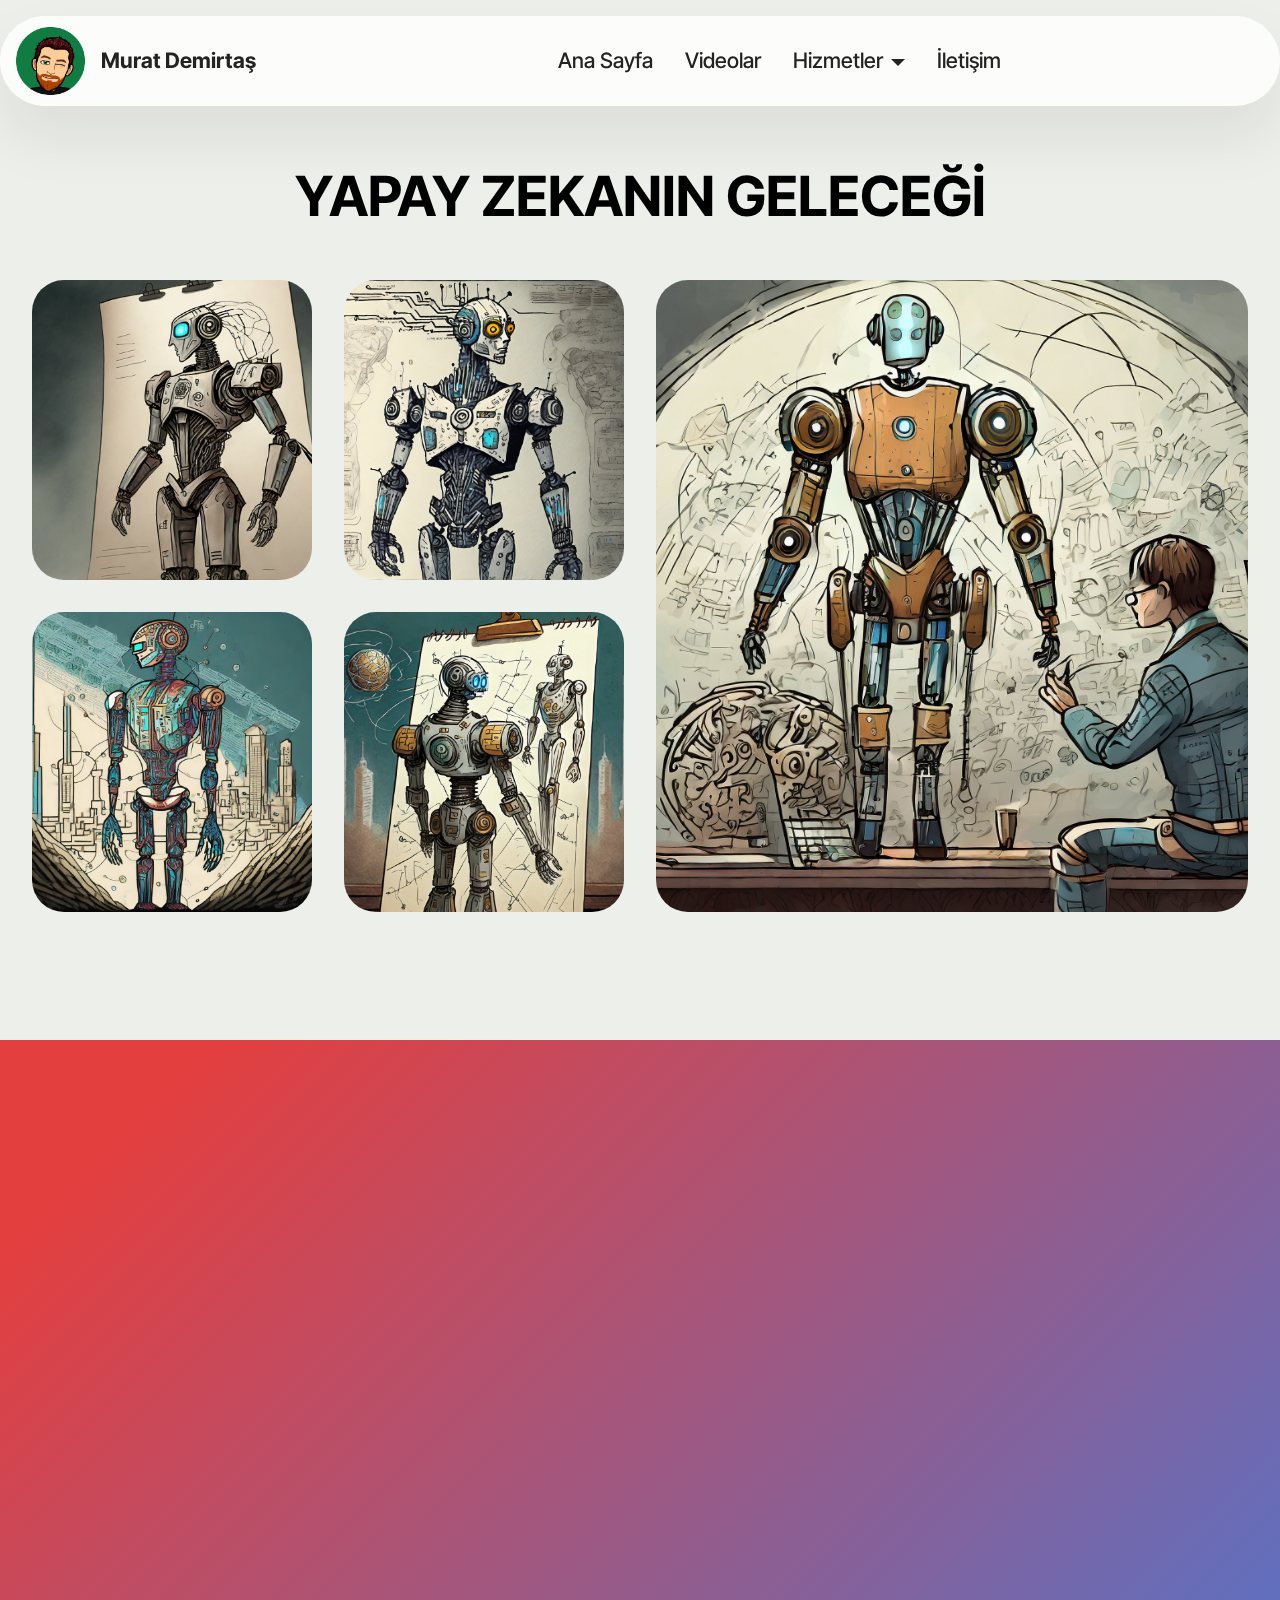
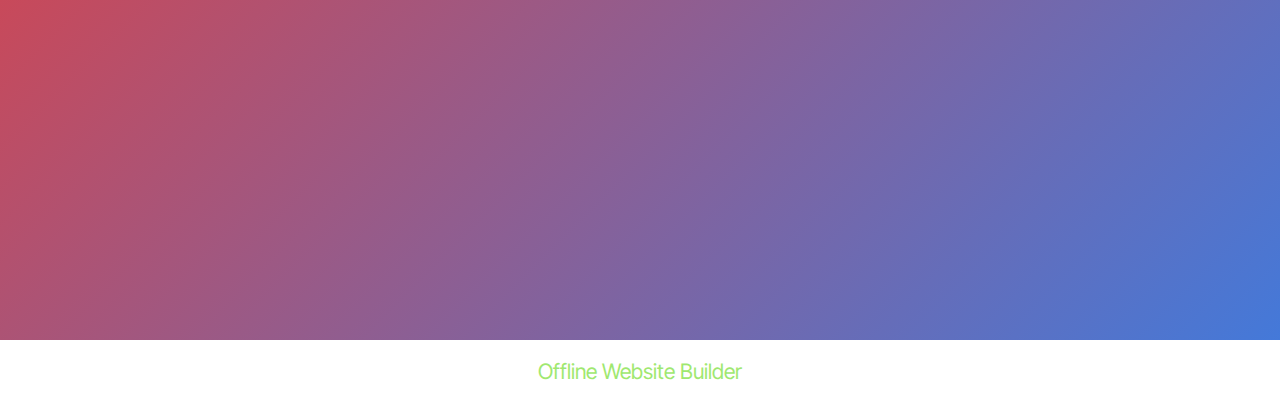
==== commit f5e5d05d: "create github pages" ====
--- a/anasayfa.html
+++ b/anasayfa.html
@@ -18,7 +18,7 @@
   <link rel="stylesheet" href="assets/theme/css/style.css">
   <link rel="preload" href="https://fonts.googleapis.com/css?family=Inter+Tight:100,200,300,400,500,600,700,800,900,100i,200i,300i,400i,500i,600i,700i,800i,900i&display=swap" as="style" onload="this.onload=null;this.rel='stylesheet'">
   <noscript><link rel="stylesheet" href="https://fonts.googleapis.com/css?family=Inter+Tight:100,200,300,400,500,600,700,800,900,100i,200i,300i,400i,500i,600i,700i,800i,900i&display=swap"></noscript>
-  <link rel="preload" as="style" href="assets/mobirise/css/mbr-additional.css?v=DW2ZqG"><link rel="stylesheet" href="assets/mobirise/css/mbr-additional.css?v=DW2ZqG" type="text/css">
+  <link rel="preload" as="style" href="assets/mobirise/css/mbr-additional.css?v=PbOnBz"><link rel="stylesheet" href="assets/mobirise/css/mbr-additional.css?v=PbOnBz" type="text/css">
 
   
   
@@ -136,7 +136,7 @@
             </div>
         </div>
     </div>
-</section><section class="display-7" style="padding: 0;align-items: center;justify-content: center;flex-wrap: wrap;    align-content: center;display: flex;position: relative;height: 4rem;"><a href="https://mobiri.se/3128083" style="flex: 1 1;height: 4rem;position: absolute;width: 100%;z-index: 1;"><img alt="" style="height: 4rem;" src="[data-uri]"></a><p style="margin: 0;text-align: center;" class="display-7">&#8204;</p><a style="z-index:1" href="https://mobirise.com/builder/easiest-website-builder.html">Easy Website Builder</a></section><script src="assets/bootstrap/js/bootstrap.bundle.min.js"></script>  <script src="assets/smoothscroll/smooth-scroll.js"></script>  <script src="assets/ytplayer/index.js"></script>  <script src="assets/dropdown/js/navbar-dropdown.js"></script>  <script src="assets/theme/js/script.js"></script>  
+</section><section class="display-7" style="padding: 0;align-items: center;justify-content: center;flex-wrap: wrap;    align-content: center;display: flex;position: relative;height: 4rem;"><a href="https://mobiri.se/3128083" style="flex: 1 1;height: 4rem;position: absolute;width: 100%;z-index: 1;"><img alt="" style="height: 4rem;" src="[data-uri]"></a><p style="margin: 0;text-align: center;" class="display-7">&#8204;</p><a style="z-index:1" href="https://mobirise.com/offline-website-builder.html">Offline Website Builder</a></section><script src="assets/bootstrap/js/bootstrap.bundle.min.js"></script>  <script src="assets/smoothscroll/smooth-scroll.js"></script>  <script src="assets/ytplayer/index.js"></script>  <script src="assets/dropdown/js/navbar-dropdown.js"></script>  <script src="assets/theme/js/script.js"></script>  
   
   
 </body>
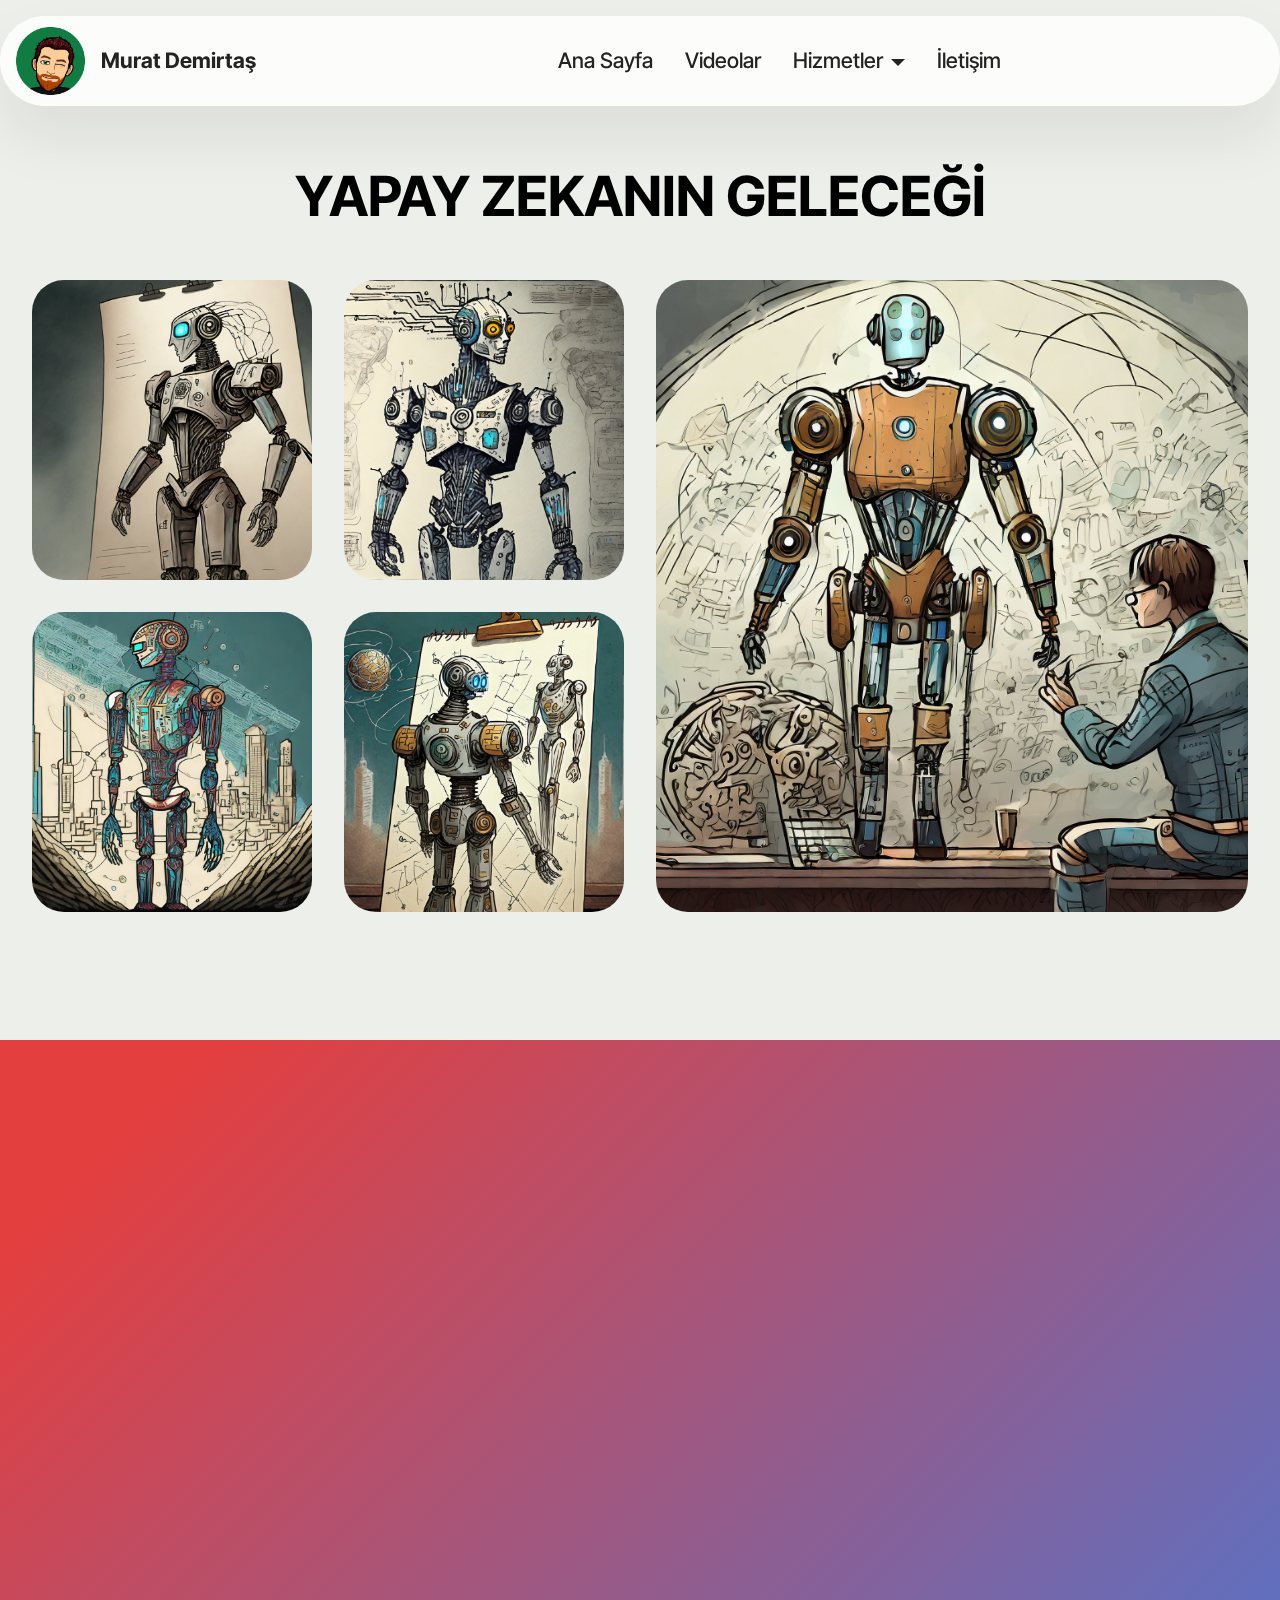
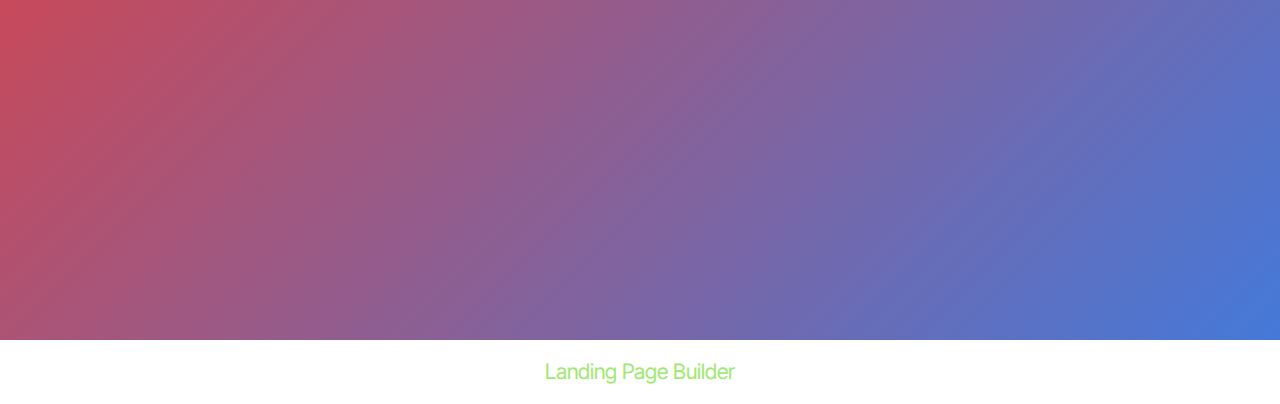
==== commit bd03b6c2: "create github pages" ====
--- a/anasayfa.html
+++ b/anasayfa.html
@@ -18,7 +18,7 @@
   <link rel="stylesheet" href="assets/theme/css/style.css">
   <link rel="preload" href="https://fonts.googleapis.com/css?family=Inter+Tight:100,200,300,400,500,600,700,800,900,100i,200i,300i,400i,500i,600i,700i,800i,900i&display=swap" as="style" onload="this.onload=null;this.rel='stylesheet'">
   <noscript><link rel="stylesheet" href="https://fonts.googleapis.com/css?family=Inter+Tight:100,200,300,400,500,600,700,800,900,100i,200i,300i,400i,500i,600i,700i,800i,900i&display=swap"></noscript>
-  <link rel="preload" as="style" href="assets/mobirise/css/mbr-additional.css?v=PbOnBz"><link rel="stylesheet" href="assets/mobirise/css/mbr-additional.css?v=PbOnBz" type="text/css">
+  <link rel="preload" as="style" href="assets/mobirise/css/mbr-additional.css?v=9Vpb9v"><link rel="stylesheet" href="assets/mobirise/css/mbr-additional.css?v=9Vpb9v" type="text/css">
 
   
   
@@ -136,7 +136,7 @@
             </div>
         </div>
     </div>
-</section><section class="display-7" style="padding: 0;align-items: center;justify-content: center;flex-wrap: wrap;    align-content: center;display: flex;position: relative;height: 4rem;"><a href="https://mobiri.se/3128083" style="flex: 1 1;height: 4rem;position: absolute;width: 100%;z-index: 1;"><img alt="" style="height: 4rem;" src="[data-uri]"></a><p style="margin: 0;text-align: center;" class="display-7">&#8204;</p><a style="z-index:1" href="https://mobirise.com/offline-website-builder.html">Offline Website Builder</a></section><script src="assets/bootstrap/js/bootstrap.bundle.min.js"></script>  <script src="assets/smoothscroll/smooth-scroll.js"></script>  <script src="assets/ytplayer/index.js"></script>  <script src="assets/dropdown/js/navbar-dropdown.js"></script>  <script src="assets/theme/js/script.js"></script>  
+</section><section class="display-7" style="padding: 0;align-items: center;justify-content: center;flex-wrap: wrap;    align-content: center;display: flex;position: relative;height: 4rem;"><a href="https://mobiri.se/3128083" style="flex: 1 1;height: 4rem;position: absolute;width: 100%;z-index: 1;"><img alt="" style="height: 4rem;" src="[data-uri]"></a><p style="margin: 0;text-align: center;" class="display-7">&#8204;</p><a style="z-index:1" href="https://mobirise.com/builder/landing-page-builder.html">Landing Page Builder</a></section><script src="assets/bootstrap/js/bootstrap.bundle.min.js"></script>  <script src="assets/smoothscroll/smooth-scroll.js"></script>  <script src="assets/ytplayer/index.js"></script>  <script src="assets/dropdown/js/navbar-dropdown.js"></script>  <script src="assets/theme/js/script.js"></script>  
   
   
 </body>
--- a/assets/mobirise/css/mbr-additional.css
+++ b/assets/mobirise/css/mbr-additional.css
@@ -3200,6 +3200,1084 @@
     padding: 1rem;
   }
 }
+.cid-u3lIynb3eO {
+  padding-top: 10rem;
+  padding-bottom: 6rem;
+  background-color: #edefeb;
+}
+.cid-u3lIynb3eO .item {
+  margin-bottom: 2rem;
+}
+@media (max-width: 767px) {
+  .cid-u3lIynb3eO .item {
+    margin-bottom: 1rem;
+  }
+}
+.cid-u3lIynb3eO .item-wrapper {
+  height: 100%;
+  position: relative;
+}
+.cid-u3lIynb3eO .item-wrapper img {
+  height: 100%;
+  object-fit: cover;
+}
+.cid-u3lIynb3eO .item-wrapper .icon-wrapper {
+  pointer-events: none;
+  position: absolute;
+  width: 60px;
+  height: 60px;
+  font-size: 22px;
+  left: 50%;
+  top: 50%;
+  display: flex;
+  align-items: center;
+  justify-content: center;
+  border: 2px solid transparent;
+  border-radius: 50%;
+  opacity: 0;
+  color: #464845 !important;
+  transform: translateX(-50%) translateY(-50%);
+  background-color: #edefea !important;
+  transition: 0.2s;
+}
+.cid-u3lIynb3eO .item-wrapper:hover .icon-wrapper {
+  opacity: 1;
+}
+.cid-u3lIynb3eO .carousel-control,
+.cid-u3lIynb3eO .close {
+  background: #1b1b1b;
+}
+.cid-u3lIynb3eO .carousel-control-prev {
+  margin-left: 2.5rem;
+}
+.cid-u3lIynb3eO .carousel-control-prev span {
+  margin-right: 5px;
+}
+.cid-u3lIynb3eO .carousel-control-next {
+  margin-right: 2.5rem;
+}
+.cid-u3lIynb3eO .carousel-control-next span {
+  margin-left: 5px;
+}
+.cid-u3lIynb3eO .close {
+  position: fixed;
+  opacity: 0.5;
+  font-size: 22px;
+  font-weight: 300;
+  width: 60px;
+  height: 60px;
+  border-radius: 50%;
+  color: #fff;
+  top: 2.5rem;
+  right: 2.5rem;
+  border: 2px solid #fff;
+  text-shadow: none;
+  z-index: 5;
+  transition: opacity 0.3s ease;
+  font-family: 'Moririse2';
+  align-items: center;
+  justify-content: center;
+  display: flex;
+}
+.cid-u3lIynb3eO .close::before {
+  content: '\e91a';
+}
+.cid-u3lIynb3eO .close:hover {
+  opacity: 1;
+  background: #000;
+  color: #fff;
+}
+.cid-u3lIynb3eO .carousel-control {
+  display: flex;
+  top: 50%;
+  width: 60px;
+  height: 60px;
+  margin-top: -1.5rem;
+  font-size: 22px;
+  background-color: rgba(0, 0, 0, 0.5);
+  border: 2px solid #fff;
+  border-radius: 50%;
+  transition: all 0.3s;
+}
+.cid-u3lIynb3eO .carousel-control.carousel-control-prev {
+  left: 0;
+  margin-left: 2.5rem;
+}
+.cid-u3lIynb3eO .carousel-control.carousel-control-next {
+  right: 0;
+  margin-right: 2.5rem;
+}
+@media (max-width: 767px) {
+  .cid-u3lIynb3eO .carousel-control {
+    top: auto;
+    bottom: 1rem;
+  }
+}
+.cid-u3lIynb3eO .carousel-indicators {
+  position: absolute;
+  bottom: 0;
+  margin-bottom: 3px;
+}
+.cid-u3lIynb3eO .carousel-indicators li {
+  max-width: 15px;
+  height: 15px;
+  width: 15px;
+  max-height: 15px;
+  margin: 3px;
+  background-color: rgba(0, 0, 0, 0.5);
+  border: 2px solid #fff;
+  border-radius: 50%;
+  opacity: 0.5;
+  transition: all 0.3s;
+}
+.cid-u3lIynb3eO .carousel-indicators li.active,
+.cid-u3lIynb3eO .carousel-indicators li:hover {
+  opacity: 0.9;
+}
+.cid-u3lIynb3eO .carousel-indicators li::after,
+.cid-u3lIynb3eO .carousel-indicators li::before {
+  content: none;
+}
+.cid-u3lIynb3eO .carousel-indicators.ie-fix {
+  left: 50%;
+  display: block;
+  width: 60%;
+  margin-left: -30%;
+  text-align: center;
+}
+@media (max-width: 768px) {
+  .cid-u3lIynb3eO .carousel-indicators {
+    display: none !important;
+  }
+}
+@media (max-width: 991px) {
+  .cid-u3lIynb3eO .carousel-indicators {
+    margin-bottom: 3.625rem !important;
+    padding-left: 2.5rem;
+    padding-right: 2.5rem;
+  }
+}
+@media (max-width: 767px) {
+  .cid-u3lIynb3eO .carousel-indicators {
+    display: none;
+  }
+}
+.cid-u3lIynb3eO .carousel-inner {
+  display: flex;
+  align-items: center;
+}
+.cid-u3lIynb3eO .carousel-inner > .active {
+  display: block;
+}
+.cid-u3lIynb3eO .carousel-control.left {
+  left: 0;
+  margin-left: 2.5rem;
+}
+.cid-u3lIynb3eO .carousel-control.right {
+  right: 0;
+  margin-right: 2.5rem;
+}
+.cid-u3lIynb3eO .carousel-control:hover {
+  background: #1b1b1b;
+  color: #fff;
+  opacity: 1;
+}
+@media (max-width: 768px) {
+  .cid-u3lIynb3eO .carousel-control,
+  .cid-u3lIynb3eO .carousel-indicators,
+  .cid-u3lIynb3eO .modal .close {
+    position: fixed;
+  }
+}
+@media (max-width: 767px) {
+  .cid-u3lIynb3eO .mbr-slider .carousel-control {
+    top: auto;
+    bottom: 20px;
+  }
+  .cid-u3lIynb3eO .mbr-slider > .container .carousel-control {
+    margin-bottom: 0;
+  }
+}
+.cid-u3lIynb3eO .carousel-indicators .active,
+.cid-u3lIynb3eO .carousel-indicators li {
+  width: 7px;
+  height: 7px;
+  margin: 3px;
+  background: #000000;
+  opacity: 0.5;
+  border: 4px solid #000000;
+}
+.cid-u3lIynb3eO .carousel-indicators .active {
+  background: #fff;
+}
+.cid-u3lIynb3eO .carousel-indicators li {
+  max-width: 15px;
+  max-height: 15px;
+  border-radius: 50%;
+}
+.cid-u3lIynb3eO .modal {
+  padding-left: 0 !important;
+  position: fixed;
+  overflow: hidden;
+  padding-right: 0 !important;
+}
+.cid-u3lIynb3eO .modal-dialog {
+  margin: 0 auto;
+  max-width: 100%;
+  padding-left: 1rem;
+  padding-right: 1rem;
+}
+.cid-u3lIynb3eO .modal-content {
+  border-radius: 0;
+  border: none;
+  background: transparent;
+}
+.cid-u3lIynb3eO .modal-body {
+  padding: 0;
+  display: flex;
+  align-items: center;
+}
+.cid-u3lIynb3eO .modal-body img {
+  width: 100%;
+  object-fit: contain;
+  max-height: calc(100vh - 1.75rem);
+}
+.cid-u3lIynb3eO .carousel {
+  width: 100%;
+}
+.cid-u3lIynb3eO .modal-backdrop.in {
+  opacity: 0.8;
+}
+.cid-u3lIynb3eO .modal.fade .modal-dialog {
+  transition: margin-top 0.3s ease-out;
+}
+.cid-u3lIynb3eO .modal.fade .modal-dialog,
+.cid-u3lIynb3eO .modal.in .modal-dialog {
+  transform: none;
+}
+.cid-u3lIynb3eO .mbr-gallery .item-wrapper {
+  cursor: pointer;
+}
+.cid-u3lIynb3eO .content-head {
+  max-width: 800px;
+}
+.cid-u3lIVr8Ukl {
+  padding-top: 0rem;
+  padding-bottom: 6rem;
+  background-color: #edefeb;
+}
+.cid-u3lIVr8Ukl .item {
+  margin-bottom: 2rem;
+}
+@media (max-width: 767px) {
+  .cid-u3lIVr8Ukl .item {
+    margin-bottom: 1rem;
+  }
+}
+.cid-u3lIVr8Ukl .item-wrapper {
+  height: 100%;
+  position: relative;
+}
+.cid-u3lIVr8Ukl .item-wrapper img {
+  height: 100%;
+  object-fit: cover;
+}
+.cid-u3lIVr8Ukl .item-wrapper .icon-wrapper {
+  pointer-events: none;
+  position: absolute;
+  width: 60px;
+  height: 60px;
+  font-size: 22px;
+  left: 50%;
+  top: 50%;
+  display: flex;
+  align-items: center;
+  justify-content: center;
+  border: 2px solid transparent;
+  border-radius: 50%;
+  opacity: 0;
+  color: #464845 !important;
+  transform: translateX(-50%) translateY(-50%);
+  background-color: #edefea !important;
+  transition: 0.2s;
+}
+.cid-u3lIVr8Ukl .item-wrapper:hover .icon-wrapper {
+  opacity: 1;
+}
+.cid-u3lIVr8Ukl .carousel-control,
+.cid-u3lIVr8Ukl .close {
+  background: #1b1b1b;
+}
+.cid-u3lIVr8Ukl .carousel-control-prev {
+  margin-left: 2.5rem;
+}
+.cid-u3lIVr8Ukl .carousel-control-prev span {
+  margin-right: 5px;
+}
+.cid-u3lIVr8Ukl .carousel-control-next {
+  margin-right: 2.5rem;
+}
+.cid-u3lIVr8Ukl .carousel-control-next span {
+  margin-left: 5px;
+}
+.cid-u3lIVr8Ukl .close {
+  position: fixed;
+  opacity: 0.5;
+  font-size: 22px;
+  font-weight: 300;
+  width: 60px;
+  height: 60px;
+  border-radius: 50%;
+  color: #fff;
+  top: 2.5rem;
+  right: 2.5rem;
+  border: 2px solid #fff;
+  text-shadow: none;
+  z-index: 5;
+  transition: opacity 0.3s ease;
+  font-family: 'Moririse2';
+  align-items: center;
+  justify-content: center;
+  display: flex;
+}
+.cid-u3lIVr8Ukl .close::before {
+  content: '\e91a';
+}
+.cid-u3lIVr8Ukl .close:hover {
+  opacity: 1;
+  background: #000;
+  color: #fff;
+}
+.cid-u3lIVr8Ukl .carousel-control {
+  display: flex;
+  top: 50%;
+  width: 60px;
+  height: 60px;
+  margin-top: -1.5rem;
+  font-size: 22px;
+  background-color: rgba(0, 0, 0, 0.5);
+  border: 2px solid #fff;
+  border-radius: 50%;
+  transition: all 0.3s;
+}
+.cid-u3lIVr8Ukl .carousel-control.carousel-control-prev {
+  left: 0;
+  margin-left: 2.5rem;
+}
+.cid-u3lIVr8Ukl .carousel-control.carousel-control-next {
+  right: 0;
+  margin-right: 2.5rem;
+}
+@media (max-width: 767px) {
+  .cid-u3lIVr8Ukl .carousel-control {
+    top: auto;
+    bottom: 1rem;
+  }
+}
+.cid-u3lIVr8Ukl .carousel-indicators {
+  position: absolute;
+  bottom: 0;
+  margin-bottom: 3px;
+}
+.cid-u3lIVr8Ukl .carousel-indicators li {
+  max-width: 15px;
+  height: 15px;
+  width: 15px;
+  max-height: 15px;
+  margin: 3px;
+  background-color: rgba(0, 0, 0, 0.5);
+  border: 2px solid #fff;
+  border-radius: 50%;
+  opacity: 0.5;
+  transition: all 0.3s;
+}
+.cid-u3lIVr8Ukl .carousel-indicators li.active,
+.cid-u3lIVr8Ukl .carousel-indicators li:hover {
+  opacity: 0.9;
+}
+.cid-u3lIVr8Ukl .carousel-indicators li::after,
+.cid-u3lIVr8Ukl .carousel-indicators li::before {
+  content: none;
+}
+.cid-u3lIVr8Ukl .carousel-indicators.ie-fix {
+  left: 50%;
+  display: block;
+  width: 60%;
+  margin-left: -30%;
+  text-align: center;
+}
+@media (max-width: 768px) {
+  .cid-u3lIVr8Ukl .carousel-indicators {
+    display: none !important;
+  }
+}
+@media (max-width: 991px) {
+  .cid-u3lIVr8Ukl .carousel-indicators {
+    margin-bottom: 3.625rem !important;
+    padding-left: 2.5rem;
+    padding-right: 2.5rem;
+  }
+}
+@media (max-width: 767px) {
+  .cid-u3lIVr8Ukl .carousel-indicators {
+    display: none;
+  }
+}
+.cid-u3lIVr8Ukl .carousel-inner {
+  display: flex;
+  align-items: center;
+}
+.cid-u3lIVr8Ukl .carousel-inner > .active {
+  display: block;
+}
+.cid-u3lIVr8Ukl .carousel-control.left {
+  left: 0;
+  margin-left: 2.5rem;
+}
+.cid-u3lIVr8Ukl .carousel-control.right {
+  right: 0;
+  margin-right: 2.5rem;
+}
+.cid-u3lIVr8Ukl .carousel-control:hover {
+  background: #1b1b1b;
+  color: #fff;
+  opacity: 1;
+}
+@media (max-width: 768px) {
+  .cid-u3lIVr8Ukl .carousel-control,
+  .cid-u3lIVr8Ukl .carousel-indicators,
+  .cid-u3lIVr8Ukl .modal .close {
+    position: fixed;
+  }
+}
+@media (max-width: 767px) {
+  .cid-u3lIVr8Ukl .mbr-slider .carousel-control {
+    top: auto;
+    bottom: 20px;
+  }
+  .cid-u3lIVr8Ukl .mbr-slider > .container .carousel-control {
+    margin-bottom: 0;
+  }
+}
+.cid-u3lIVr8Ukl .carousel-indicators .active,
+.cid-u3lIVr8Ukl .carousel-indicators li {
+  width: 7px;
+  height: 7px;
+  margin: 3px;
+  background: #000000;
+  opacity: 0.5;
+  border: 4px solid #000000;
+}
+.cid-u3lIVr8Ukl .carousel-indicators .active {
+  background: #fff;
+}
+.cid-u3lIVr8Ukl .carousel-indicators li {
+  max-width: 15px;
+  max-height: 15px;
+  border-radius: 50%;
+}
+.cid-u3lIVr8Ukl .modal {
+  padding-left: 0 !important;
+  position: fixed;
+  overflow: hidden;
+  padding-right: 0 !important;
+}
+.cid-u3lIVr8Ukl .modal-dialog {
+  margin: 0 auto;
+  max-width: 100%;
+  padding-left: 1rem;
+  padding-right: 1rem;
+}
+.cid-u3lIVr8Ukl .modal-content {
+  border-radius: 0;
+  border: none;
+  background: transparent;
+}
+.cid-u3lIVr8Ukl .modal-body {
+  padding: 0;
+  display: flex;
+  align-items: center;
+}
+.cid-u3lIVr8Ukl .modal-body img {
+  width: 100%;
+  object-fit: contain;
+  max-height: calc(100vh - 1.75rem);
+}
+.cid-u3lIVr8Ukl .carousel {
+  width: 100%;
+}
+.cid-u3lIVr8Ukl .modal-backdrop.in {
+  opacity: 0.8;
+}
+.cid-u3lIVr8Ukl .modal.fade .modal-dialog {
+  transition: margin-top 0.3s ease-out;
+}
+.cid-u3lIVr8Ukl .modal.fade .modal-dialog,
+.cid-u3lIVr8Ukl .modal.in .modal-dialog {
+  transform: none;
+}
+.cid-u3lIVr8Ukl .mbr-gallery .item-wrapper {
+  cursor: pointer;
+}
+.cid-u3lIVr8Ukl .content-head {
+  max-width: 800px;
+}
+.cid-u14NGwxWf1 {
+  z-index: 1000;
+  width: 100%;
+  position: relative;
+}
+.cid-u14NGwxWf1 .dropdown-item:before {
+  font-family: Moririse2 !important;
+  content: "\e966";
+  display: inline-block;
+  width: 0;
+  position: absolute;
+  left: 1rem;
+  top: 0.5rem;
+  margin-right: 0.5rem;
+  line-height: 1;
+  font-size: inherit;
+  vertical-align: middle;
+  text-align: center;
+  overflow: hidden;
+  transform: scale(0, 1);
+  transition: all 0.25s ease-in-out;
+}
+@media (max-width: 767px) {
+  .cid-u14NGwxWf1 .navbar-toggler {
+    transform: scale(0.8);
+  }
+}
+.cid-u14NGwxWf1 .navbar-brand {
+  flex-shrink: 0;
+  align-items: center;
+  margin-right: 0;
+  padding: 10px 0;
+  transition: all 0.3s;
+  word-break: break-word;
+  z-index: 1;
+}
+.cid-u14NGwxWf1 .navbar-brand img {
+  max-width: 100%;
+  max-height: 100%;
+}
+.cid-u14NGwxWf1 .navbar-brand .navbar-caption {
+  line-height: inherit !important;
+}
+.cid-u14NGwxWf1 .navbar-brand .navbar-logo a {
+  outline: none;
+}
+.cid-u14NGwxWf1 .navbar-nav {
+  margin: auto;
+  margin-left: 0;
+  margin-left: auto;
+}
+.cid-u14NGwxWf1 .navbar-nav .nav-item {
+  padding: 0 !important;
+  transition: 0.3s all !important;
+}
+.cid-u14NGwxWf1 .navbar-nav .nav-item .nav-link {
+  padding: 16px !important;
+  margin: 0 !important;
+  border-radius: 1rem !important;
+  transition: 0.3s all !important;
+}
+.cid-u14NGwxWf1 .navbar-nav .nav-item .nav-link:hover {
+  background-color: rgba(27, 31, 10, 0.06);
+}
+.cid-u14NGwxWf1 .navbar-nav .open .nav-link::after {
+  transform: rotate(180deg);
+}
+@media (min-width: 992px) {
+  .cid-u14NGwxWf1 .navbar-nav .open .nav-link::before {
+    content: "";
+    width: 100%;
+    height: 20px;
+    top: 100%;
+    background: transparent;
+    position: absolute;
+  }
+}
+.cid-u14NGwxWf1 .navbar-nav .dropdown-item {
+  padding: 12px !important;
+  border-radius: 0.5rem !important;
+  margin: 0 8px !important;
+  transition: 0.3s all !important;
+}
+.cid-u14NGwxWf1 .navbar-nav .dropdown-item:hover {
+  background-color: rgba(27, 31, 10, 0.06);
+}
+@media (min-width: 992px) {
+  .cid-u14NGwxWf1 .navbar-nav {
+    padding-left: 1.5rem;
+  }
+}
+.cid-u14NGwxWf1 .nav-link {
+  width: fit-content;
+  position: relative;
+}
+.cid-u14NGwxWf1 .navbar-logo {
+  margin: 0 !important;
+}
+@media (max-width: 767px) {
+  .cid-u14NGwxWf1 .navbar-logo {
+    padding-left: 0;
+  }
+}
+.cid-u14NGwxWf1 .navbar-caption {
+  padding-left: 1rem;
+  padding-right: 0.5rem;
+}
+@media (max-width: 767px) {
+  .cid-u14NGwxWf1 .nav-dropdown {
+    padding-bottom: 0.5rem;
+  }
+}
+.cid-u14NGwxWf1 .nav-dropdown .link.dropdown-toggle::after {
+  margin-left: 0.5rem;
+  margin-top: 0.2rem;
+  transition: 0.3s all;
+}
+.cid-u14NGwxWf1 .container {
+  display: flex;
+  height: 90px;
+  padding: 0.5rem 0.6rem 0.5rem 1rem;
+  flex-wrap: nowrap;
+  background: rgba(255, 255, 255, 0.8) !important;
+  left: 0;
+  right: 0;
+  -webkit-box-pack: justify;
+  -ms-flex-pack: justify;
+  justify-content: flex-end;
+  -webkit-box-align: center;
+  -webkit-align-items: center;
+  -ms-flex-align: center;
+  align-items: center;
+  border-radius: 100vw;
+  margin-top: 1rem;
+  background-color: #ffffff;
+  box-shadow: 0 30px 60px 0 rgba(27, 31, 10, 0.08);
+}
+@media (max-width: 992px) {
+  .cid-u14NGwxWf1 .container {
+    padding-right: 2rem;
+  }
+}
+@media (max-width: 767px) {
+  .cid-u14NGwxWf1 .container {
+    width: 95%;
+    height: 56px !important;
+    padding: 0.5rem;
+    margin-top: 0rem;
+  }
+}
+.cid-u14NGwxWf1 .iconfont-wrapper {
+  font-size: 1.5rem;
+  padding-right: 0.5rem;
+}
+.cid-u14NGwxWf1 .dropdown-menu {
+  flex-wrap: wrap;
+  flex-direction: column;
+  max-width: 100%;
+  padding: 12px 4px !important;
+  border-radius: 1.5rem;
+  transition: 0.3s all !important;
+  min-width: auto;
+  background: #ffffff;
+  background: rgba(255, 255, 255, 0.8) !important;
+}
+.cid-u14NGwxWf1 .nav-item:focus,
+.cid-u14NGwxWf1 .nav-link:focus {
+  outline: none;
+}
+.cid-u14NGwxWf1 .dropdown .dropdown-menu .dropdown-item {
+  width: auto;
+  transition: all 0.25s ease-in-out;
+}
+.cid-u14NGwxWf1 .dropdown .dropdown-menu .dropdown-item::after {
+  right: 0.5rem;
+}
+.cid-u14NGwxWf1 .dropdown .dropdown-menu .dropdown-item .mbr-iconfont {
+  margin-right: 0.5rem;
+  vertical-align: sub;
+}
+.cid-u14NGwxWf1 .dropdown .dropdown-menu .dropdown-item .mbr-iconfont:before {
+  display: inline-block;
+  transform: scale(1, 1);
+  transition: all 0.25s ease-in-out;
+}
+.cid-u14NGwxWf1 .collapsed .dropdown-menu .dropdown-item:before {
+  display: none;
+}
+.cid-u14NGwxWf1 .collapsed .dropdown .dropdown-menu .dropdown-item {
+  padding: 0.235em 1.5em 0.235em 1.5em !important;
+  transition: none;
+  margin: 0 !important;
+}
+.cid-u14NGwxWf1 .navbar {
+  min-height: 90px;
+  transition: all 0.3s;
+  border-bottom: 1px solid transparent;
+  background: transparent !important;
+  padding: 0 !important;
+  border: none !important;
+  box-shadow: none !important;
+  border-radius: 0 !important;
+}
+.cid-u14NGwxWf1 .navbar.opened {
+  transition: all 0.3s;
+}
+.cid-u14NGwxWf1 .navbar .dropdown-item {
+  padding: 0.5rem 1.8rem;
+}
+.cid-u14NGwxWf1 .navbar .navbar-logo img {
+  width: auto;
+}
+.cid-u14NGwxWf1 .navbar .navbar-collapse {
+  z-index: 1;
+  justify-content: flex-end;
+}
+.cid-u14NGwxWf1 .navbar.collapsed {
+  justify-content: center;
+}
+.cid-u14NGwxWf1 .navbar.collapsed .nav-item .nav-link::before {
+  display: none;
+}
+.cid-u14NGwxWf1 .navbar.collapsed.opened .dropdown-menu {
+  top: 0;
+}
+@media (min-width: 992px) {
+  .cid-u14NGwxWf1 .navbar.collapsed.opened:not(.navbar-short) .navbar-collapse {
+    max-height: calc(98.5vh - 4.3rem);
+  }
+}
+.cid-u14NGwxWf1 .navbar.collapsed .dropdown-menu .dropdown-submenu {
+  left: 0 !important;
+}
+.cid-u14NGwxWf1 .navbar.collapsed .dropdown-menu .dropdown-item:after {
+  right: auto;
+}
+.cid-u14NGwxWf1 .navbar.collapsed .dropdown-menu .dropdown-toggle[data-toggle="dropdown-submenu"]:after {
+  margin-left: 0.5rem;
+  margin-top: 0.2rem;
+  border-top: 0.35em solid;
+  border-right: 0.35em solid transparent;
+  border-left: 0.35em solid transparent;
+  border-bottom: 0;
+  top: 41%;
+}
+.cid-u14NGwxWf1 .navbar.collapsed ul.navbar-nav li {
+  margin: auto;
+}
+.cid-u14NGwxWf1 .navbar.collapsed .dropdown-menu .dropdown-item {
+  padding: 0.25rem 1.5rem;
+  text-align: center;
+}
+.cid-u14NGwxWf1 .navbar.collapsed .icons-menu {
+  padding-left: 0;
+  padding-right: 0;
+  padding-top: 0.5rem;
+  padding-bottom: 0.5rem;
+}
+@media (max-width: 767px) {
+  .cid-u14NGwxWf1 .navbar {
+    min-height: 72px;
+  }
+  .cid-u14NGwxWf1 .navbar .navbar-logo img {
+    height: 2.5rem !important;
+  }
+}
+@media (max-width: 991px) {
+  .cid-u14NGwxWf1 .navbar .nav-item .nav-link::before {
+    display: none;
+  }
+  .cid-u14NGwxWf1 .navbar.opened .dropdown-menu {
+    top: 0;
+  }
+  .cid-u14NGwxWf1 .navbar .dropdown-menu .dropdown-submenu {
+    left: 0 !important;
+  }
+  .cid-u14NGwxWf1 .navbar .dropdown-menu .dropdown-item:after {
+    right: auto;
+  }
+  .cid-u14NGwxWf1 .navbar .dropdown-menu .dropdown-toggle[data-toggle="dropdown-submenu"]:after {
+    margin-left: 0.5rem;
+    margin-top: 0.2rem;
+    border-top: 0.35em solid;
+    border-right: 0.35em solid transparent;
+    border-left: 0.35em solid transparent;
+    border-bottom: 0;
+    top: 40%;
+  }
+  .cid-u14NGwxWf1 .navbar .dropdown-menu .dropdown-item {
+    padding: 0.25rem 1.5rem !important;
+    text-align: center;
+  }
+  .cid-u14NGwxWf1 .navbar .navbar-brand {
+    flex-shrink: initial;
+    flex-basis: auto;
+    word-break: break-word;
+    padding-right: 10px;
+  }
+  .cid-u14NGwxWf1 .navbar .navbar-toggler {
+    flex-basis: auto;
+  }
+  .cid-u14NGwxWf1 .navbar .icons-menu {
+    padding-left: 0;
+    padding-top: 0.5rem;
+    padding-bottom: 0.5rem;
+  }
+}
+.cid-u14NGwxWf1 .navbar.navbar-short .navbar-logo img {
+  height: 2rem;
+}
+.cid-u14NGwxWf1 .dropdown-item.active,
+.cid-u14NGwxWf1 .dropdown-item:active {
+  background-color: transparent;
+}
+.cid-u14NGwxWf1 .navbar-expand-lg .navbar-nav .nav-link {
+  padding: 0;
+}
+.cid-u14NGwxWf1 .nav-dropdown .link.dropdown-toggle {
+  margin-right: 1.667em;
+}
+.cid-u14NGwxWf1 .nav-dropdown .link.dropdown-toggle[aria-expanded="true"] {
+  margin-right: 0;
+  padding: 0.667em 1.667em;
+}
+.cid-u14NGwxWf1 .navbar.navbar-expand-lg .dropdown .dropdown-menu {
+  background: #ffffff;
+}
+.cid-u14NGwxWf1 .navbar.navbar-expand-lg .dropdown .dropdown-menu .dropdown-submenu {
+  margin: 0;
+  left: 105%;
+  transform: none;
+  top: -12px;
+}
+.cid-u14NGwxWf1 .navbar .dropdown.open > .dropdown-menu {
+  display: flex;
+}
+.cid-u14NGwxWf1 ul.navbar-nav {
+  flex-wrap: wrap;
+}
+.cid-u14NGwxWf1 .navbar-buttons {
+  text-align: center;
+  min-width: 140px;
+}
+@media (max-width: 992px) {
+  .cid-u14NGwxWf1 .navbar-buttons {
+    text-align: left;
+  }
+}
+.cid-u14NGwxWf1 button.navbar-toggler {
+  outline: none;
+  width: 31px;
+  height: 20px;
+  cursor: pointer;
+  transition: all 0.2s;
+  position: relative;
+  align-self: center;
+}
+.cid-u14NGwxWf1 button.navbar-toggler .hamburger span {
+  position: absolute;
+  right: 0;
+  width: 30px;
+  height: 2px;
+  border-right: 5px;
+  background-color: #000000;
+}
+.cid-u14NGwxWf1 button.navbar-toggler .hamburger span:nth-child(1) {
+  top: 0;
+  transition: all 0.2s;
+}
+.cid-u14NGwxWf1 button.navbar-toggler .hamburger span:nth-child(2) {
+  top: 8px;
+  transition: all 0.15s;
+}
+.cid-u14NGwxWf1 button.navbar-toggler .hamburger span:nth-child(3) {
+  top: 8px;
+  transition: all 0.15s;
+}
+.cid-u14NGwxWf1 button.navbar-toggler .hamburger span:nth-child(4) {
+  top: 16px;
+  transition: all 0.2s;
+}
+.cid-u14NGwxWf1 nav.opened .hamburger span:nth-child(1) {
+  top: 8px;
+  width: 0;
+  opacity: 0;
+  right: 50%;
+  transition: all 0.2s;
+}
+.cid-u14NGwxWf1 nav.opened .hamburger span:nth-child(2) {
+  transform: rotate(45deg);
+  transition: all 0.25s;
+}
+.cid-u14NGwxWf1 nav.opened .hamburger span:nth-child(3) {
+  transform: rotate(-45deg);
+  transition: all 0.25s;
+}
+.cid-u14NGwxWf1 nav.opened .hamburger span:nth-child(4) {
+  top: 8px;
+  width: 0;
+  opacity: 0;
+  right: 50%;
+  transition: all 0.2s;
+}
+.cid-u14NGwxWf1 .navbar-dropdown {
+  padding: 0 1rem;
+}
+.cid-u14NGwxWf1 a.nav-link {
+  display: flex;
+  align-items: center;
+  justify-content: center;
+}
+.cid-u14NGwxWf1 .icons-menu {
+  flex-wrap: nowrap;
+  display: flex;
+  justify-content: center;
+  padding-left: 1rem;
+  padding-right: 1rem;
+  padding-top: 0.3rem;
+  text-align: center;
+}
+@media (max-width: 992px) {
+  .cid-u14NGwxWf1 .icons-menu {
+    justify-content: flex-start;
+    margin-bottom: 0.5rem;
+  }
+}
+@media screen and (-ms-high-contrast: active), (-ms-high-contrast: none) {
+  .cid-u14NGwxWf1 .navbar {
+    height: 70px;
+  }
+  .cid-u14NGwxWf1 .navbar.opened {
+    height: auto;
+  }
+  .cid-u14NGwxWf1 .nav-item .nav-link:hover::before {
+    width: 175%;
+    max-width: calc(100% + 2rem);
+    left: -1rem;
+  }
+}
+.cid-u14NGwxWf1 .navbar .dropdown > .dropdown-menu {
+  display: none;
+  width: max-content;
+  max-width: 500px !important;
+  transform: translateX(-50%);
+  top: calc(100% + 20px);
+  left: 50%;
+}
+.cid-u14NGwxWf1 .navbar .dropdown > .dropdown-menu .dropdown-item {
+  line-height: 1 !important;
+}
+.cid-u14NGwxWf1 .navbar .dropdown > .dropdown-menu .dropdown .dropdown-item {
+  align-items: center;
+  display: flex;
+  height: max-content !important;
+  min-height: max-content !important;
+}
+.cid-u14NGwxWf1 .navbar .dropdown > .dropdown-menu .dropdown .dropdown-item::after {
+  display: inline-block;
+  position: static;
+  margin-left: 0.5rem;
+  margin-top: 0;
+  margin-right: 0;
+  margin-bottom: 0;
+  transition: 0.3s all;
+  transform: rotate(-90deg);
+}
+.cid-u14NGwxWf1 .navbar .dropdown > .dropdown-menu .dropdown.open .dropdown-item::after {
+  transform: rotate(0deg);
+}
+.cid-u14NGwxWf1 .mbr-section-btn {
+  margin: -0.6rem -0.6rem;
+}
+.cid-u14NGwxWf1 .navbar-toggler {
+  margin-left: 12px;
+  margin-right: 8px;
+  order: 1000;
+}
+@media (max-width: 991px) {
+  .cid-u14NGwxWf1 .navbar-brand {
+    margin-right: auto;
+  }
+  .cid-u14NGwxWf1 .navbar-collapse {
+    z-index: -1 !important;
+    position: absolute;
+    top: 110%;
+    left: 0;
+    width: 100%;
+    padding: 1rem;
+    border-radius: 1.5rem;
+    background: #ffffff;
+    opacity: 1;
+    border-color: rgba(255, 255, 255, 0.8) !important;
+    background: rgba(255, 255, 255, 0.8) !important;
+    backdrop-filter: blur(8px);
+  }
+  .cid-u14NGwxWf1 .navbar-nav .nav-item .nav-link::after {
+    margin-left: 10px;
+  }
+  .cid-u14NGwxWf1 .navbar-nav .dropdown-item:hover {
+    background-color: rgba(27, 31, 10, 0.06);
+  }
+  .cid-u14NGwxWf1 .navbar .dropdown > .dropdown-menu {
+    max-width: 100% !important;
+    transform: translateX(0);
+    top: 10px;
+    left: 0;
+    padding: 8px !important;
+    border-radius: 1rem;
+    background-color: rgba(27, 31, 10, 0.04) !important;
+  }
+  .cid-u14NGwxWf1 .navbar .dropdown > .dropdown-menu .dropdown-item {
+    padding: 8px !important;
+    line-height: 1 !important;
+    margin-bottom: 4px !important;
+  }
+  .cid-u14NGwxWf1 .navbar .dropdown > .dropdown-menu .dropdown .dropdown-item {
+    align-items: center;
+    display: flex;
+    height: max-content !important;
+    min-height: max-content !important;
+  }
+  .cid-u14NGwxWf1 .navbar .dropdown > .dropdown-menu .dropdown .dropdown-item::after {
+    display: inline-block;
+    position: static;
+    margin-left: 0.5rem;
+    margin-top: 0;
+    margin-right: 0;
+    margin-bottom: 0;
+    transition: 0.3s all;
+    transform: rotate(0deg);
+  }
+  .cid-u14NGwxWf1 .navbar .dropdown > .dropdown-menu .dropdown.open .dropdown-item::after {
+    transform: rotate(180deg);
+  }
+  .cid-u14NGwxWf1 .navbar .dropdown > .dropdown-menu .dropdown-submenu {
+    position: static;
+    width: 100%;
+    max-width: 100% !important;
+    transform: translateX(0) !important;
+    top: 0;
+    left: 0;
+    padding: 8px !important;
+    border-radius: 1rem;
+    background-color: rgba(27, 31, 10, 0.04) !important;
+  }
+  .cid-u14NGwxWf1 .navbar .dropdown.open > .dropdown-menu {
+    display: flex !important;
+    flex-direction: column;
+    align-items: flex-start;
+  }
+}
+@media (max-width: 575px) {
+  .cid-u14NGwxWf1 .navbar-collapse {
+    padding: 1rem;
+  }
+}
 .cid-u15G5pDamB {
   padding-top: 10rem;
   padding-bottom: 6rem;
--- a/assets/mobirise/css/mbr-additional.css
+++ b/assets/mobirise/css/mbr-additional.css
@@ -3200,6 +3200,1084 @@
     padding: 1rem;
   }
 }
+.cid-u3lIynb3eO {
+  padding-top: 10rem;
+  padding-bottom: 6rem;
+  background-color: #edefeb;
+}
+.cid-u3lIynb3eO .item {
+  margin-bottom: 2rem;
+}
+@media (max-width: 767px) {
+  .cid-u3lIynb3eO .item {
+    margin-bottom: 1rem;
+  }
+}
+.cid-u3lIynb3eO .item-wrapper {
+  height: 100%;
+  position: relative;
+}
+.cid-u3lIynb3eO .item-wrapper img {
+  height: 100%;
+  object-fit: cover;
+}
+.cid-u3lIynb3eO .item-wrapper .icon-wrapper {
+  pointer-events: none;
+  position: absolute;
+  width: 60px;
+  height: 60px;
+  font-size: 22px;
+  left: 50%;
+  top: 50%;
+  display: flex;
+  align-items: center;
+  justify-content: center;
+  border: 2px solid transparent;
+  border-radius: 50%;
+  opacity: 0;
+  color: #464845 !important;
+  transform: translateX(-50%) translateY(-50%);
+  background-color: #edefea !important;
+  transition: 0.2s;
+}
+.cid-u3lIynb3eO .item-wrapper:hover .icon-wrapper {
+  opacity: 1;
+}
+.cid-u3lIynb3eO .carousel-control,
+.cid-u3lIynb3eO .close {
+  background: #1b1b1b;
+}
+.cid-u3lIynb3eO .carousel-control-prev {
+  margin-left: 2.5rem;
+}
+.cid-u3lIynb3eO .carousel-control-prev span {
+  margin-right: 5px;
+}
+.cid-u3lIynb3eO .carousel-control-next {
+  margin-right: 2.5rem;
+}
+.cid-u3lIynb3eO .carousel-control-next span {
+  margin-left: 5px;
+}
+.cid-u3lIynb3eO .close {
+  position: fixed;
+  opacity: 0.5;
+  font-size: 22px;
+  font-weight: 300;
+  width: 60px;
+  height: 60px;
+  border-radius: 50%;
+  color: #fff;
+  top: 2.5rem;
+  right: 2.5rem;
+  border: 2px solid #fff;
+  text-shadow: none;
+  z-index: 5;
+  transition: opacity 0.3s ease;
+  font-family: 'Moririse2';
+  align-items: center;
+  justify-content: center;
+  display: flex;
+}
+.cid-u3lIynb3eO .close::before {
+  content: '\e91a';
+}
+.cid-u3lIynb3eO .close:hover {
+  opacity: 1;
+  background: #000;
+  color: #fff;
+}
+.cid-u3lIynb3eO .carousel-control {
+  display: flex;
+  top: 50%;
+  width: 60px;
+  height: 60px;
+  margin-top: -1.5rem;
+  font-size: 22px;
+  background-color: rgba(0, 0, 0, 0.5);
+  border: 2px solid #fff;
+  border-radius: 50%;
+  transition: all 0.3s;
+}
+.cid-u3lIynb3eO .carousel-control.carousel-control-prev {
+  left: 0;
+  margin-left: 2.5rem;
+}
+.cid-u3lIynb3eO .carousel-control.carousel-control-next {
+  right: 0;
+  margin-right: 2.5rem;
+}
+@media (max-width: 767px) {
+  .cid-u3lIynb3eO .carousel-control {
+    top: auto;
+    bottom: 1rem;
+  }
+}
+.cid-u3lIynb3eO .carousel-indicators {
+  position: absolute;
+  bottom: 0;
+  margin-bottom: 3px;
+}
+.cid-u3lIynb3eO .carousel-indicators li {
+  max-width: 15px;
+  height: 15px;
+  width: 15px;
+  max-height: 15px;
+  margin: 3px;
+  background-color: rgba(0, 0, 0, 0.5);
+  border: 2px solid #fff;
+  border-radius: 50%;
+  opacity: 0.5;
+  transition: all 0.3s;
+}
+.cid-u3lIynb3eO .carousel-indicators li.active,
+.cid-u3lIynb3eO .carousel-indicators li:hover {
+  opacity: 0.9;
+}
+.cid-u3lIynb3eO .carousel-indicators li::after,
+.cid-u3lIynb3eO .carousel-indicators li::before {
+  content: none;
+}
+.cid-u3lIynb3eO .carousel-indicators.ie-fix {
+  left: 50%;
+  display: block;
+  width: 60%;
+  margin-left: -30%;
+  text-align: center;
+}
+@media (max-width: 768px) {
+  .cid-u3lIynb3eO .carousel-indicators {
+    display: none !important;
+  }
+}
+@media (max-width: 991px) {
+  .cid-u3lIynb3eO .carousel-indicators {
+    margin-bottom: 3.625rem !important;
+    padding-left: 2.5rem;
+    padding-right: 2.5rem;
+  }
+}
+@media (max-width: 767px) {
+  .cid-u3lIynb3eO .carousel-indicators {
+    display: none;
+  }
+}
+.cid-u3lIynb3eO .carousel-inner {
+  display: flex;
+  align-items: center;
+}
+.cid-u3lIynb3eO .carousel-inner > .active {
+  display: block;
+}
+.cid-u3lIynb3eO .carousel-control.left {
+  left: 0;
+  margin-left: 2.5rem;
+}
+.cid-u3lIynb3eO .carousel-control.right {
+  right: 0;
+  margin-right: 2.5rem;
+}
+.cid-u3lIynb3eO .carousel-control:hover {
+  background: #1b1b1b;
+  color: #fff;
+  opacity: 1;
+}
+@media (max-width: 768px) {
+  .cid-u3lIynb3eO .carousel-control,
+  .cid-u3lIynb3eO .carousel-indicators,
+  .cid-u3lIynb3eO .modal .close {
+    position: fixed;
+  }
+}
+@media (max-width: 767px) {
+  .cid-u3lIynb3eO .mbr-slider .carousel-control {
+    top: auto;
+    bottom: 20px;
+  }
+  .cid-u3lIynb3eO .mbr-slider > .container .carousel-control {
+    margin-bottom: 0;
+  }
+}
+.cid-u3lIynb3eO .carousel-indicators .active,
+.cid-u3lIynb3eO .carousel-indicators li {
+  width: 7px;
+  height: 7px;
+  margin: 3px;
+  background: #000000;
+  opacity: 0.5;
+  border: 4px solid #000000;
+}
+.cid-u3lIynb3eO .carousel-indicators .active {
+  background: #fff;
+}
+.cid-u3lIynb3eO .carousel-indicators li {
+  max-width: 15px;
+  max-height: 15px;
+  border-radius: 50%;
+}
+.cid-u3lIynb3eO .modal {
+  padding-left: 0 !important;
+  position: fixed;
+  overflow: hidden;
+  padding-right: 0 !important;
+}
+.cid-u3lIynb3eO .modal-dialog {
+  margin: 0 auto;
+  max-width: 100%;
+  padding-left: 1rem;
+  padding-right: 1rem;
+}
+.cid-u3lIynb3eO .modal-content {
+  border-radius: 0;
+  border: none;
+  background: transparent;
+}
+.cid-u3lIynb3eO .modal-body {
+  padding: 0;
+  display: flex;
+  align-items: center;
+}
+.cid-u3lIynb3eO .modal-body img {
+  width: 100%;
+  object-fit: contain;
+  max-height: calc(100vh - 1.75rem);
+}
+.cid-u3lIynb3eO .carousel {
+  width: 100%;
+}
+.cid-u3lIynb3eO .modal-backdrop.in {
+  opacity: 0.8;
+}
+.cid-u3lIynb3eO .modal.fade .modal-dialog {
+  transition: margin-top 0.3s ease-out;
+}
+.cid-u3lIynb3eO .modal.fade .modal-dialog,
+.cid-u3lIynb3eO .modal.in .modal-dialog {
+  transform: none;
+}
+.cid-u3lIynb3eO .mbr-gallery .item-wrapper {
+  cursor: pointer;
+}
+.cid-u3lIynb3eO .content-head {
+  max-width: 800px;
+}
+.cid-u3lIVr8Ukl {
+  padding-top: 0rem;
+  padding-bottom: 6rem;
+  background-color: #edefeb;
+}
+.cid-u3lIVr8Ukl .item {
+  margin-bottom: 2rem;
+}
+@media (max-width: 767px) {
+  .cid-u3lIVr8Ukl .item {
+    margin-bottom: 1rem;
+  }
+}
+.cid-u3lIVr8Ukl .item-wrapper {
+  height: 100%;
+  position: relative;
+}
+.cid-u3lIVr8Ukl .item-wrapper img {
+  height: 100%;
+  object-fit: cover;
+}
+.cid-u3lIVr8Ukl .item-wrapper .icon-wrapper {
+  pointer-events: none;
+  position: absolute;
+  width: 60px;
+  height: 60px;
+  font-size: 22px;
+  left: 50%;
+  top: 50%;
+  display: flex;
+  align-items: center;
+  justify-content: center;
+  border: 2px solid transparent;
+  border-radius: 50%;
+  opacity: 0;
+  color: #464845 !important;
+  transform: translateX(-50%) translateY(-50%);
+  background-color: #edefea !important;
+  transition: 0.2s;
+}
+.cid-u3lIVr8Ukl .item-wrapper:hover .icon-wrapper {
+  opacity: 1;
+}
+.cid-u3lIVr8Ukl .carousel-control,
+.cid-u3lIVr8Ukl .close {
+  background: #1b1b1b;
+}
+.cid-u3lIVr8Ukl .carousel-control-prev {
+  margin-left: 2.5rem;
+}
+.cid-u3lIVr8Ukl .carousel-control-prev span {
+  margin-right: 5px;
+}
+.cid-u3lIVr8Ukl .carousel-control-next {
+  margin-right: 2.5rem;
+}
+.cid-u3lIVr8Ukl .carousel-control-next span {
+  margin-left: 5px;
+}
+.cid-u3lIVr8Ukl .close {
+  position: fixed;
+  opacity: 0.5;
+  font-size: 22px;
+  font-weight: 300;
+  width: 60px;
+  height: 60px;
+  border-radius: 50%;
+  color: #fff;
+  top: 2.5rem;
+  right: 2.5rem;
+  border: 2px solid #fff;
+  text-shadow: none;
+  z-index: 5;
+  transition: opacity 0.3s ease;
+  font-family: 'Moririse2';
+  align-items: center;
+  justify-content: center;
+  display: flex;
+}
+.cid-u3lIVr8Ukl .close::before {
+  content: '\e91a';
+}
+.cid-u3lIVr8Ukl .close:hover {
+  opacity: 1;
+  background: #000;
+  color: #fff;
+}
+.cid-u3lIVr8Ukl .carousel-control {
+  display: flex;
+  top: 50%;
+  width: 60px;
+  height: 60px;
+  margin-top: -1.5rem;
+  font-size: 22px;
+  background-color: rgba(0, 0, 0, 0.5);
+  border: 2px solid #fff;
+  border-radius: 50%;
+  transition: all 0.3s;
+}
+.cid-u3lIVr8Ukl .carousel-control.carousel-control-prev {
+  left: 0;
+  margin-left: 2.5rem;
+}
+.cid-u3lIVr8Ukl .carousel-control.carousel-control-next {
+  right: 0;
+  margin-right: 2.5rem;
+}
+@media (max-width: 767px) {
+  .cid-u3lIVr8Ukl .carousel-control {
+    top: auto;
+    bottom: 1rem;
+  }
+}
+.cid-u3lIVr8Ukl .carousel-indicators {
+  position: absolute;
+  bottom: 0;
+  margin-bottom: 3px;
+}
+.cid-u3lIVr8Ukl .carousel-indicators li {
+  max-width: 15px;
+  height: 15px;
+  width: 15px;
+  max-height: 15px;
+  margin: 3px;
+  background-color: rgba(0, 0, 0, 0.5);
+  border: 2px solid #fff;
+  border-radius: 50%;
+  opacity: 0.5;
+  transition: all 0.3s;
+}
+.cid-u3lIVr8Ukl .carousel-indicators li.active,
+.cid-u3lIVr8Ukl .carousel-indicators li:hover {
+  opacity: 0.9;
+}
+.cid-u3lIVr8Ukl .carousel-indicators li::after,
+.cid-u3lIVr8Ukl .carousel-indicators li::before {
+  content: none;
+}
+.cid-u3lIVr8Ukl .carousel-indicators.ie-fix {
+  left: 50%;
+  display: block;
+  width: 60%;
+  margin-left: -30%;
+  text-align: center;
+}
+@media (max-width: 768px) {
+  .cid-u3lIVr8Ukl .carousel-indicators {
+    display: none !important;
+  }
+}
+@media (max-width: 991px) {
+  .cid-u3lIVr8Ukl .carousel-indicators {
+    margin-bottom: 3.625rem !important;
+    padding-left: 2.5rem;
+    padding-right: 2.5rem;
+  }
+}
+@media (max-width: 767px) {
+  .cid-u3lIVr8Ukl .carousel-indicators {
+    display: none;
+  }
+}
+.cid-u3lIVr8Ukl .carousel-inner {
+  display: flex;
+  align-items: center;
+}
+.cid-u3lIVr8Ukl .carousel-inner > .active {
+  display: block;
+}
+.cid-u3lIVr8Ukl .carousel-control.left {
+  left: 0;
+  margin-left: 2.5rem;
+}
+.cid-u3lIVr8Ukl .carousel-control.right {
+  right: 0;
+  margin-right: 2.5rem;
+}
+.cid-u3lIVr8Ukl .carousel-control:hover {
+  background: #1b1b1b;
+  color: #fff;
+  opacity: 1;
+}
+@media (max-width: 768px) {
+  .cid-u3lIVr8Ukl .carousel-control,
+  .cid-u3lIVr8Ukl .carousel-indicators,
+  .cid-u3lIVr8Ukl .modal .close {
+    position: fixed;
+  }
+}
+@media (max-width: 767px) {
+  .cid-u3lIVr8Ukl .mbr-slider .carousel-control {
+    top: auto;
+    bottom: 20px;
+  }
+  .cid-u3lIVr8Ukl .mbr-slider > .container .carousel-control {
+    margin-bottom: 0;
+  }
+}
+.cid-u3lIVr8Ukl .carousel-indicators .active,
+.cid-u3lIVr8Ukl .carousel-indicators li {
+  width: 7px;
+  height: 7px;
+  margin: 3px;
+  background: #000000;
+  opacity: 0.5;
+  border: 4px solid #000000;
+}
+.cid-u3lIVr8Ukl .carousel-indicators .active {
+  background: #fff;
+}
+.cid-u3lIVr8Ukl .carousel-indicators li {
+  max-width: 15px;
+  max-height: 15px;
+  border-radius: 50%;
+}
+.cid-u3lIVr8Ukl .modal {
+  padding-left: 0 !important;
+  position: fixed;
+  overflow: hidden;
+  padding-right: 0 !important;
+}
+.cid-u3lIVr8Ukl .modal-dialog {
+  margin: 0 auto;
+  max-width: 100%;
+  padding-left: 1rem;
+  padding-right: 1rem;
+}
+.cid-u3lIVr8Ukl .modal-content {
+  border-radius: 0;
+  border: none;
+  background: transparent;
+}
+.cid-u3lIVr8Ukl .modal-body {
+  padding: 0;
+  display: flex;
+  align-items: center;
+}
+.cid-u3lIVr8Ukl .modal-body img {
+  width: 100%;
+  object-fit: contain;
+  max-height: calc(100vh - 1.75rem);
+}
+.cid-u3lIVr8Ukl .carousel {
+  width: 100%;
+}
+.cid-u3lIVr8Ukl .modal-backdrop.in {
+  opacity: 0.8;
+}
+.cid-u3lIVr8Ukl .modal.fade .modal-dialog {
+  transition: margin-top 0.3s ease-out;
+}
+.cid-u3lIVr8Ukl .modal.fade .modal-dialog,
+.cid-u3lIVr8Ukl .modal.in .modal-dialog {
+  transform: none;
+}
+.cid-u3lIVr8Ukl .mbr-gallery .item-wrapper {
+  cursor: pointer;
+}
+.cid-u3lIVr8Ukl .content-head {
+  max-width: 800px;
+}
+.cid-u14NGwxWf1 {
+  z-index: 1000;
+  width: 100%;
+  position: relative;
+}
+.cid-u14NGwxWf1 .dropdown-item:before {
+  font-family: Moririse2 !important;
+  content: "\e966";
+  display: inline-block;
+  width: 0;
+  position: absolute;
+  left: 1rem;
+  top: 0.5rem;
+  margin-right: 0.5rem;
+  line-height: 1;
+  font-size: inherit;
+  vertical-align: middle;
+  text-align: center;
+  overflow: hidden;
+  transform: scale(0, 1);
+  transition: all 0.25s ease-in-out;
+}
+@media (max-width: 767px) {
+  .cid-u14NGwxWf1 .navbar-toggler {
+    transform: scale(0.8);
+  }
+}
+.cid-u14NGwxWf1 .navbar-brand {
+  flex-shrink: 0;
+  align-items: center;
+  margin-right: 0;
+  padding: 10px 0;
+  transition: all 0.3s;
+  word-break: break-word;
+  z-index: 1;
+}
+.cid-u14NGwxWf1 .navbar-brand img {
+  max-width: 100%;
+  max-height: 100%;
+}
+.cid-u14NGwxWf1 .navbar-brand .navbar-caption {
+  line-height: inherit !important;
+}
+.cid-u14NGwxWf1 .navbar-brand .navbar-logo a {
+  outline: none;
+}
+.cid-u14NGwxWf1 .navbar-nav {
+  margin: auto;
+  margin-left: 0;
+  margin-left: auto;
+}
+.cid-u14NGwxWf1 .navbar-nav .nav-item {
+  padding: 0 !important;
+  transition: 0.3s all !important;
+}
+.cid-u14NGwxWf1 .navbar-nav .nav-item .nav-link {
+  padding: 16px !important;
+  margin: 0 !important;
+  border-radius: 1rem !important;
+  transition: 0.3s all !important;
+}
+.cid-u14NGwxWf1 .navbar-nav .nav-item .nav-link:hover {
+  background-color: rgba(27, 31, 10, 0.06);
+}
+.cid-u14NGwxWf1 .navbar-nav .open .nav-link::after {
+  transform: rotate(180deg);
+}
+@media (min-width: 992px) {
+  .cid-u14NGwxWf1 .navbar-nav .open .nav-link::before {
+    content: "";
+    width: 100%;
+    height: 20px;
+    top: 100%;
+    background: transparent;
+    position: absolute;
+  }
+}
+.cid-u14NGwxWf1 .navbar-nav .dropdown-item {
+  padding: 12px !important;
+  border-radius: 0.5rem !important;
+  margin: 0 8px !important;
+  transition: 0.3s all !important;
+}
+.cid-u14NGwxWf1 .navbar-nav .dropdown-item:hover {
+  background-color: rgba(27, 31, 10, 0.06);
+}
+@media (min-width: 992px) {
+  .cid-u14NGwxWf1 .navbar-nav {
+    padding-left: 1.5rem;
+  }
+}
+.cid-u14NGwxWf1 .nav-link {
+  width: fit-content;
+  position: relative;
+}
+.cid-u14NGwxWf1 .navbar-logo {
+  margin: 0 !important;
+}
+@media (max-width: 767px) {
+  .cid-u14NGwxWf1 .navbar-logo {
+    padding-left: 0;
+  }
+}
+.cid-u14NGwxWf1 .navbar-caption {
+  padding-left: 1rem;
+  padding-right: 0.5rem;
+}
+@media (max-width: 767px) {
+  .cid-u14NGwxWf1 .nav-dropdown {
+    padding-bottom: 0.5rem;
+  }
+}
+.cid-u14NGwxWf1 .nav-dropdown .link.dropdown-toggle::after {
+  margin-left: 0.5rem;
+  margin-top: 0.2rem;
+  transition: 0.3s all;
+}
+.cid-u14NGwxWf1 .container {
+  display: flex;
+  height: 90px;
+  padding: 0.5rem 0.6rem 0.5rem 1rem;
+  flex-wrap: nowrap;
+  background: rgba(255, 255, 255, 0.8) !important;
+  left: 0;
+  right: 0;
+  -webkit-box-pack: justify;
+  -ms-flex-pack: justify;
+  justify-content: flex-end;
+  -webkit-box-align: center;
+  -webkit-align-items: center;
+  -ms-flex-align: center;
+  align-items: center;
+  border-radius: 100vw;
+  margin-top: 1rem;
+  background-color: #ffffff;
+  box-shadow: 0 30px 60px 0 rgba(27, 31, 10, 0.08);
+}
+@media (max-width: 992px) {
+  .cid-u14NGwxWf1 .container {
+    padding-right: 2rem;
+  }
+}
+@media (max-width: 767px) {
+  .cid-u14NGwxWf1 .container {
+    width: 95%;
+    height: 56px !important;
+    padding: 0.5rem;
+    margin-top: 0rem;
+  }
+}
+.cid-u14NGwxWf1 .iconfont-wrapper {
+  font-size: 1.5rem;
+  padding-right: 0.5rem;
+}
+.cid-u14NGwxWf1 .dropdown-menu {
+  flex-wrap: wrap;
+  flex-direction: column;
+  max-width: 100%;
+  padding: 12px 4px !important;
+  border-radius: 1.5rem;
+  transition: 0.3s all !important;
+  min-width: auto;
+  background: #ffffff;
+  background: rgba(255, 255, 255, 0.8) !important;
+}
+.cid-u14NGwxWf1 .nav-item:focus,
+.cid-u14NGwxWf1 .nav-link:focus {
+  outline: none;
+}
+.cid-u14NGwxWf1 .dropdown .dropdown-menu .dropdown-item {
+  width: auto;
+  transition: all 0.25s ease-in-out;
+}
+.cid-u14NGwxWf1 .dropdown .dropdown-menu .dropdown-item::after {
+  right: 0.5rem;
+}
+.cid-u14NGwxWf1 .dropdown .dropdown-menu .dropdown-item .mbr-iconfont {
+  margin-right: 0.5rem;
+  vertical-align: sub;
+}
+.cid-u14NGwxWf1 .dropdown .dropdown-menu .dropdown-item .mbr-iconfont:before {
+  display: inline-block;
+  transform: scale(1, 1);
+  transition: all 0.25s ease-in-out;
+}
+.cid-u14NGwxWf1 .collapsed .dropdown-menu .dropdown-item:before {
+  display: none;
+}
+.cid-u14NGwxWf1 .collapsed .dropdown .dropdown-menu .dropdown-item {
+  padding: 0.235em 1.5em 0.235em 1.5em !important;
+  transition: none;
+  margin: 0 !important;
+}
+.cid-u14NGwxWf1 .navbar {
+  min-height: 90px;
+  transition: all 0.3s;
+  border-bottom: 1px solid transparent;
+  background: transparent !important;
+  padding: 0 !important;
+  border: none !important;
+  box-shadow: none !important;
+  border-radius: 0 !important;
+}
+.cid-u14NGwxWf1 .navbar.opened {
+  transition: all 0.3s;
+}
+.cid-u14NGwxWf1 .navbar .dropdown-item {
+  padding: 0.5rem 1.8rem;
+}
+.cid-u14NGwxWf1 .navbar .navbar-logo img {
+  width: auto;
+}
+.cid-u14NGwxWf1 .navbar .navbar-collapse {
+  z-index: 1;
+  justify-content: flex-end;
+}
+.cid-u14NGwxWf1 .navbar.collapsed {
+  justify-content: center;
+}
+.cid-u14NGwxWf1 .navbar.collapsed .nav-item .nav-link::before {
+  display: none;
+}
+.cid-u14NGwxWf1 .navbar.collapsed.opened .dropdown-menu {
+  top: 0;
+}
+@media (min-width: 992px) {
+  .cid-u14NGwxWf1 .navbar.collapsed.opened:not(.navbar-short) .navbar-collapse {
+    max-height: calc(98.5vh - 4.3rem);
+  }
+}
+.cid-u14NGwxWf1 .navbar.collapsed .dropdown-menu .dropdown-submenu {
+  left: 0 !important;
+}
+.cid-u14NGwxWf1 .navbar.collapsed .dropdown-menu .dropdown-item:after {
+  right: auto;
+}
+.cid-u14NGwxWf1 .navbar.collapsed .dropdown-menu .dropdown-toggle[data-toggle="dropdown-submenu"]:after {
+  margin-left: 0.5rem;
+  margin-top: 0.2rem;
+  border-top: 0.35em solid;
+  border-right: 0.35em solid transparent;
+  border-left: 0.35em solid transparent;
+  border-bottom: 0;
+  top: 41%;
+}
+.cid-u14NGwxWf1 .navbar.collapsed ul.navbar-nav li {
+  margin: auto;
+}
+.cid-u14NGwxWf1 .navbar.collapsed .dropdown-menu .dropdown-item {
+  padding: 0.25rem 1.5rem;
+  text-align: center;
+}
+.cid-u14NGwxWf1 .navbar.collapsed .icons-menu {
+  padding-left: 0;
+  padding-right: 0;
+  padding-top: 0.5rem;
+  padding-bottom: 0.5rem;
+}
+@media (max-width: 767px) {
+  .cid-u14NGwxWf1 .navbar {
+    min-height: 72px;
+  }
+  .cid-u14NGwxWf1 .navbar .navbar-logo img {
+    height: 2.5rem !important;
+  }
+}
+@media (max-width: 991px) {
+  .cid-u14NGwxWf1 .navbar .nav-item .nav-link::before {
+    display: none;
+  }
+  .cid-u14NGwxWf1 .navbar.opened .dropdown-menu {
+    top: 0;
+  }
+  .cid-u14NGwxWf1 .navbar .dropdown-menu .dropdown-submenu {
+    left: 0 !important;
+  }
+  .cid-u14NGwxWf1 .navbar .dropdown-menu .dropdown-item:after {
+    right: auto;
+  }
+  .cid-u14NGwxWf1 .navbar .dropdown-menu .dropdown-toggle[data-toggle="dropdown-submenu"]:after {
+    margin-left: 0.5rem;
+    margin-top: 0.2rem;
+    border-top: 0.35em solid;
+    border-right: 0.35em solid transparent;
+    border-left: 0.35em solid transparent;
+    border-bottom: 0;
+    top: 40%;
+  }
+  .cid-u14NGwxWf1 .navbar .dropdown-menu .dropdown-item {
+    padding: 0.25rem 1.5rem !important;
+    text-align: center;
+  }
+  .cid-u14NGwxWf1 .navbar .navbar-brand {
+    flex-shrink: initial;
+    flex-basis: auto;
+    word-break: break-word;
+    padding-right: 10px;
+  }
+  .cid-u14NGwxWf1 .navbar .navbar-toggler {
+    flex-basis: auto;
+  }
+  .cid-u14NGwxWf1 .navbar .icons-menu {
+    padding-left: 0;
+    padding-top: 0.5rem;
+    padding-bottom: 0.5rem;
+  }
+}
+.cid-u14NGwxWf1 .navbar.navbar-short .navbar-logo img {
+  height: 2rem;
+}
+.cid-u14NGwxWf1 .dropdown-item.active,
+.cid-u14NGwxWf1 .dropdown-item:active {
+  background-color: transparent;
+}
+.cid-u14NGwxWf1 .navbar-expand-lg .navbar-nav .nav-link {
+  padding: 0;
+}
+.cid-u14NGwxWf1 .nav-dropdown .link.dropdown-toggle {
+  margin-right: 1.667em;
+}
+.cid-u14NGwxWf1 .nav-dropdown .link.dropdown-toggle[aria-expanded="true"] {
+  margin-right: 0;
+  padding: 0.667em 1.667em;
+}
+.cid-u14NGwxWf1 .navbar.navbar-expand-lg .dropdown .dropdown-menu {
+  background: #ffffff;
+}
+.cid-u14NGwxWf1 .navbar.navbar-expand-lg .dropdown .dropdown-menu .dropdown-submenu {
+  margin: 0;
+  left: 105%;
+  transform: none;
+  top: -12px;
+}
+.cid-u14NGwxWf1 .navbar .dropdown.open > .dropdown-menu {
+  display: flex;
+}
+.cid-u14NGwxWf1 ul.navbar-nav {
+  flex-wrap: wrap;
+}
+.cid-u14NGwxWf1 .navbar-buttons {
+  text-align: center;
+  min-width: 140px;
+}
+@media (max-width: 992px) {
+  .cid-u14NGwxWf1 .navbar-buttons {
+    text-align: left;
+  }
+}
+.cid-u14NGwxWf1 button.navbar-toggler {
+  outline: none;
+  width: 31px;
+  height: 20px;
+  cursor: pointer;
+  transition: all 0.2s;
+  position: relative;
+  align-self: center;
+}
+.cid-u14NGwxWf1 button.navbar-toggler .hamburger span {
+  position: absolute;
+  right: 0;
+  width: 30px;
+  height: 2px;
+  border-right: 5px;
+  background-color: #000000;
+}
+.cid-u14NGwxWf1 button.navbar-toggler .hamburger span:nth-child(1) {
+  top: 0;
+  transition: all 0.2s;
+}
+.cid-u14NGwxWf1 button.navbar-toggler .hamburger span:nth-child(2) {
+  top: 8px;
+  transition: all 0.15s;
+}
+.cid-u14NGwxWf1 button.navbar-toggler .hamburger span:nth-child(3) {
+  top: 8px;
+  transition: all 0.15s;
+}
+.cid-u14NGwxWf1 button.navbar-toggler .hamburger span:nth-child(4) {
+  top: 16px;
+  transition: all 0.2s;
+}
+.cid-u14NGwxWf1 nav.opened .hamburger span:nth-child(1) {
+  top: 8px;
+  width: 0;
+  opacity: 0;
+  right: 50%;
+  transition: all 0.2s;
+}
+.cid-u14NGwxWf1 nav.opened .hamburger span:nth-child(2) {
+  transform: rotate(45deg);
+  transition: all 0.25s;
+}
+.cid-u14NGwxWf1 nav.opened .hamburger span:nth-child(3) {
+  transform: rotate(-45deg);
+  transition: all 0.25s;
+}
+.cid-u14NGwxWf1 nav.opened .hamburger span:nth-child(4) {
+  top: 8px;
+  width: 0;
+  opacity: 0;
+  right: 50%;
+  transition: all 0.2s;
+}
+.cid-u14NGwxWf1 .navbar-dropdown {
+  padding: 0 1rem;
+}
+.cid-u14NGwxWf1 a.nav-link {
+  display: flex;
+  align-items: center;
+  justify-content: center;
+}
+.cid-u14NGwxWf1 .icons-menu {
+  flex-wrap: nowrap;
+  display: flex;
+  justify-content: center;
+  padding-left: 1rem;
+  padding-right: 1rem;
+  padding-top: 0.3rem;
+  text-align: center;
+}
+@media (max-width: 992px) {
+  .cid-u14NGwxWf1 .icons-menu {
+    justify-content: flex-start;
+    margin-bottom: 0.5rem;
+  }
+}
+@media screen and (-ms-high-contrast: active), (-ms-high-contrast: none) {
+  .cid-u14NGwxWf1 .navbar {
+    height: 70px;
+  }
+  .cid-u14NGwxWf1 .navbar.opened {
+    height: auto;
+  }
+  .cid-u14NGwxWf1 .nav-item .nav-link:hover::before {
+    width: 175%;
+    max-width: calc(100% + 2rem);
+    left: -1rem;
+  }
+}
+.cid-u14NGwxWf1 .navbar .dropdown > .dropdown-menu {
+  display: none;
+  width: max-content;
+  max-width: 500px !important;
+  transform: translateX(-50%);
+  top: calc(100% + 20px);
+  left: 50%;
+}
+.cid-u14NGwxWf1 .navbar .dropdown > .dropdown-menu .dropdown-item {
+  line-height: 1 !important;
+}
+.cid-u14NGwxWf1 .navbar .dropdown > .dropdown-menu .dropdown .dropdown-item {
+  align-items: center;
+  display: flex;
+  height: max-content !important;
+  min-height: max-content !important;
+}
+.cid-u14NGwxWf1 .navbar .dropdown > .dropdown-menu .dropdown .dropdown-item::after {
+  display: inline-block;
+  position: static;
+  margin-left: 0.5rem;
+  margin-top: 0;
+  margin-right: 0;
+  margin-bottom: 0;
+  transition: 0.3s all;
+  transform: rotate(-90deg);
+}
+.cid-u14NGwxWf1 .navbar .dropdown > .dropdown-menu .dropdown.open .dropdown-item::after {
+  transform: rotate(0deg);
+}
+.cid-u14NGwxWf1 .mbr-section-btn {
+  margin: -0.6rem -0.6rem;
+}
+.cid-u14NGwxWf1 .navbar-toggler {
+  margin-left: 12px;
+  margin-right: 8px;
+  order: 1000;
+}
+@media (max-width: 991px) {
+  .cid-u14NGwxWf1 .navbar-brand {
+    margin-right: auto;
+  }
+  .cid-u14NGwxWf1 .navbar-collapse {
+    z-index: -1 !important;
+    position: absolute;
+    top: 110%;
+    left: 0;
+    width: 100%;
+    padding: 1rem;
+    border-radius: 1.5rem;
+    background: #ffffff;
+    opacity: 1;
+    border-color: rgba(255, 255, 255, 0.8) !important;
+    background: rgba(255, 255, 255, 0.8) !important;
+    backdrop-filter: blur(8px);
+  }
+  .cid-u14NGwxWf1 .navbar-nav .nav-item .nav-link::after {
+    margin-left: 10px;
+  }
+  .cid-u14NGwxWf1 .navbar-nav .dropdown-item:hover {
+    background-color: rgba(27, 31, 10, 0.06);
+  }
+  .cid-u14NGwxWf1 .navbar .dropdown > .dropdown-menu {
+    max-width: 100% !important;
+    transform: translateX(0);
+    top: 10px;
+    left: 0;
+    padding: 8px !important;
+    border-radius: 1rem;
+    background-color: rgba(27, 31, 10, 0.04) !important;
+  }
+  .cid-u14NGwxWf1 .navbar .dropdown > .dropdown-menu .dropdown-item {
+    padding: 8px !important;
+    line-height: 1 !important;
+    margin-bottom: 4px !important;
+  }
+  .cid-u14NGwxWf1 .navbar .dropdown > .dropdown-menu .dropdown .dropdown-item {
+    align-items: center;
+    display: flex;
+    height: max-content !important;
+    min-height: max-content !important;
+  }
+  .cid-u14NGwxWf1 .navbar .dropdown > .dropdown-menu .dropdown .dropdown-item::after {
+    display: inline-block;
+    position: static;
+    margin-left: 0.5rem;
+    margin-top: 0;
+    margin-right: 0;
+    margin-bottom: 0;
+    transition: 0.3s all;
+    transform: rotate(0deg);
+  }
+  .cid-u14NGwxWf1 .navbar .dropdown > .dropdown-menu .dropdown.open .dropdown-item::after {
+    transform: rotate(180deg);
+  }
+  .cid-u14NGwxWf1 .navbar .dropdown > .dropdown-menu .dropdown-submenu {
+    position: static;
+    width: 100%;
+    max-width: 100% !important;
+    transform: translateX(0) !important;
+    top: 0;
+    left: 0;
+    padding: 8px !important;
+    border-radius: 1rem;
+    background-color: rgba(27, 31, 10, 0.04) !important;
+  }
+  .cid-u14NGwxWf1 .navbar .dropdown.open > .dropdown-menu {
+    display: flex !important;
+    flex-direction: column;
+    align-items: flex-start;
+  }
+}
+@media (max-width: 575px) {
+  .cid-u14NGwxWf1 .navbar-collapse {
+    padding: 1rem;
+  }
+}
 .cid-u15G5pDamB {
   padding-top: 10rem;
   padding-bottom: 6rem;
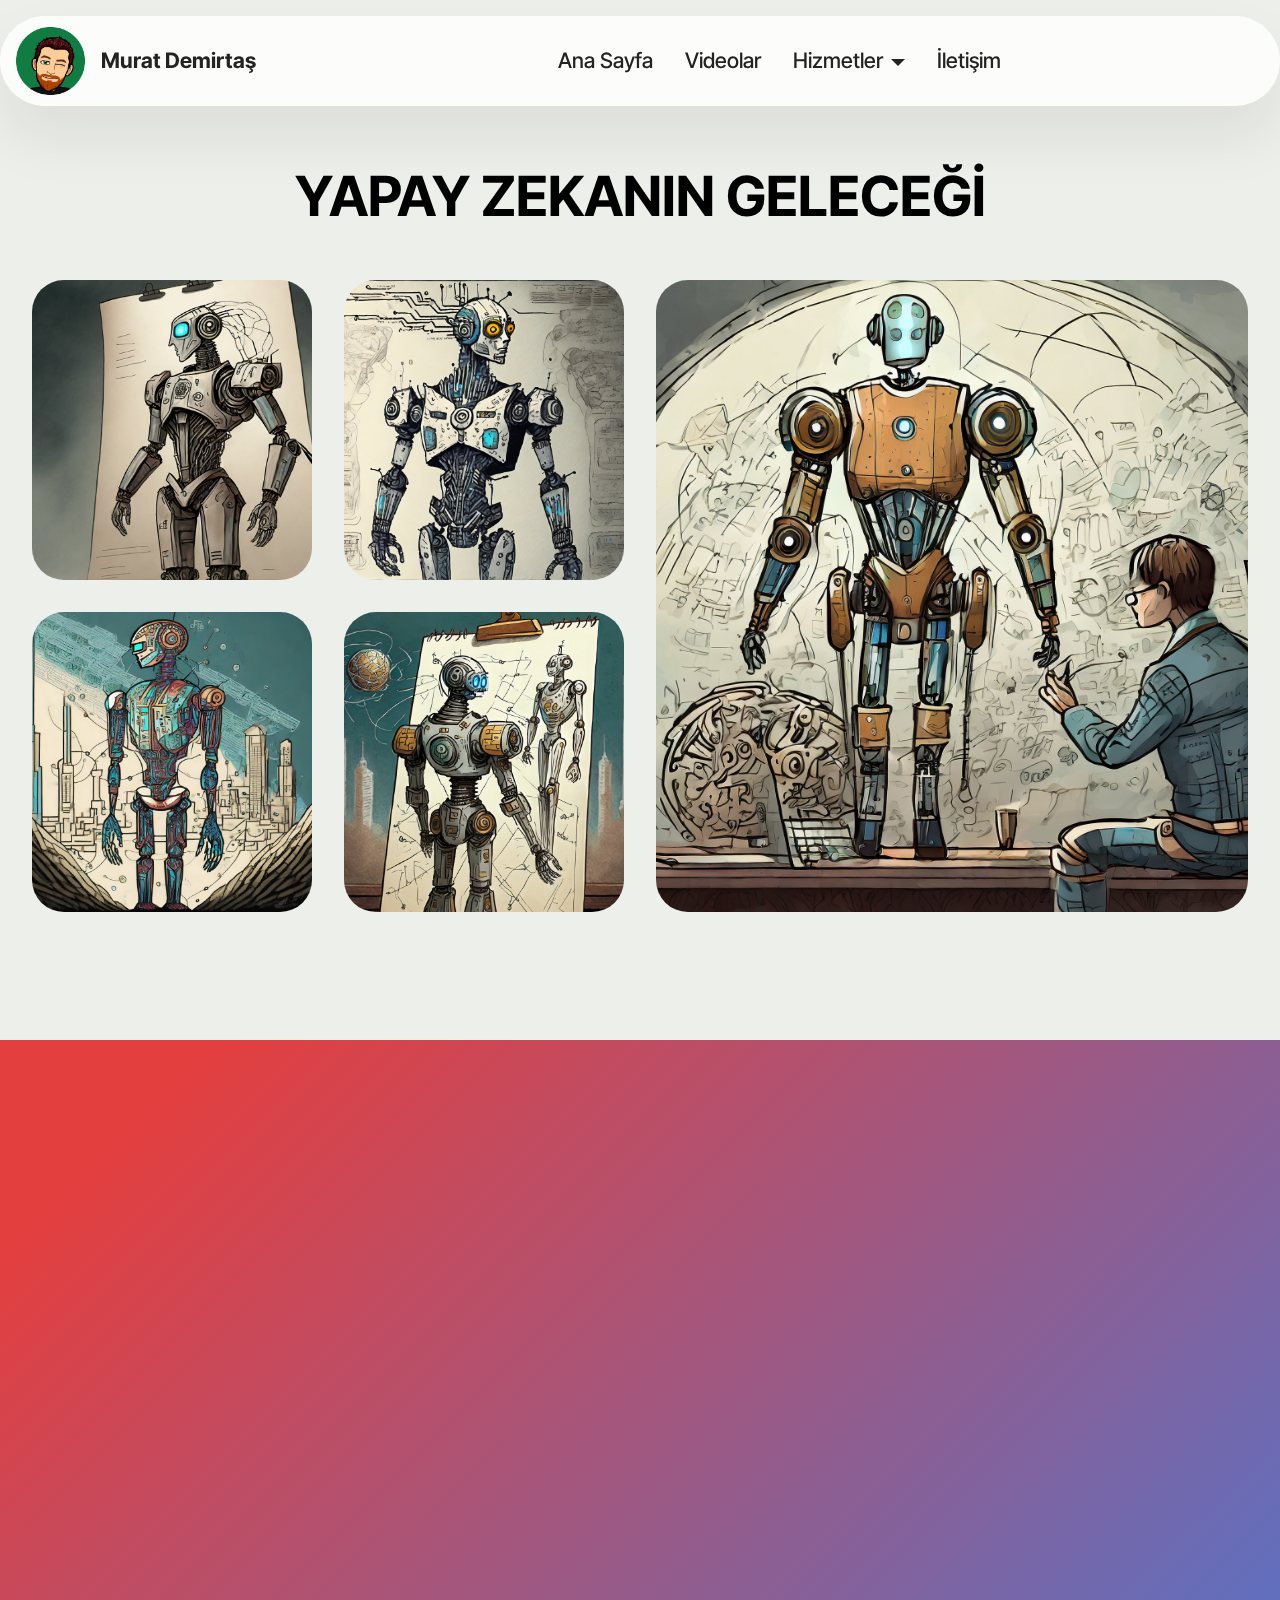
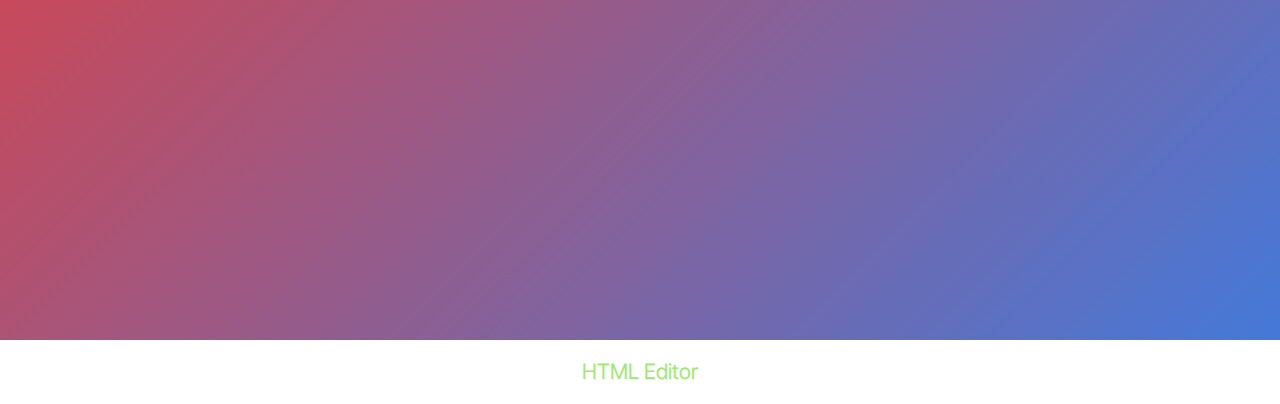
==== commit 17a5bf06: "create github pages" ====
--- a/anasayfa.html
+++ b/anasayfa.html
@@ -18,7 +18,7 @@
   <link rel="stylesheet" href="assets/theme/css/style.css">
   <link rel="preload" href="https://fonts.googleapis.com/css?family=Inter+Tight:100,200,300,400,500,600,700,800,900,100i,200i,300i,400i,500i,600i,700i,800i,900i&display=swap" as="style" onload="this.onload=null;this.rel='stylesheet'">
   <noscript><link rel="stylesheet" href="https://fonts.googleapis.com/css?family=Inter+Tight:100,200,300,400,500,600,700,800,900,100i,200i,300i,400i,500i,600i,700i,800i,900i&display=swap"></noscript>
-  <link rel="preload" as="style" href="assets/mobirise/css/mbr-additional.css?v=9Vpb9v"><link rel="stylesheet" href="assets/mobirise/css/mbr-additional.css?v=9Vpb9v" type="text/css">
+  <link rel="preload" as="style" href="assets/mobirise/css/mbr-additional.css?v=j1phD1"><link rel="stylesheet" href="assets/mobirise/css/mbr-additional.css?v=j1phD1" type="text/css">
 
   
   
@@ -53,7 +53,7 @@
 					</li>
 					<li class="nav-item">
 						<a class="nav-link link text-black text-primary display-4" href="videolar.html" aria-expanded="false">Videolar</a>
-					</li><li class="nav-item dropdown"><a class="nav-link link text-black text-primary dropdown-toggle display-4" href="iletisim.html" data-toggle="dropdown-submenu" data-bs-toggle="dropdown" data-bs-auto-close="outside" aria-expanded="false">Hizmetler</a><div class="dropdown-menu" aria-labelledby="dropdown-920"><a class="text-black text-primary dropdown-item display-4" href="yukseklisans.html">Yüksek Lisans</a><a class="text-black text-primary dropdown-item display-4" href="photoshop.html">Photoshop</a></div></li><li class="nav-item"><a class="nav-link link text-black text-primary display-4" href="iletisim.html">İletişim</a></li></ul>
+					</li><li class="nav-item dropdown"><a class="nav-link link text-black text-primary dropdown-toggle show display-4" href="iletisim.html" data-toggle="dropdown-submenu" data-bs-toggle="dropdown" data-bs-auto-close="outside" aria-expanded="false">Hizmetler</a><div class="dropdown-menu show" aria-labelledby="dropdown-920" data-bs-popper="none"><a class="text-black text-primary dropdown-item display-4" href="yukseklisans.html">Yüksek Lisans</a><a class="text-black text-primary dropdown-item display-4" href="photoshop.html">Photoshop</a></div></li><li class="nav-item"><a class="nav-link link text-black text-primary display-4" href="iletisim.html">İletişim</a></li></ul>
 				
 			</div>
 		</div>
@@ -136,7 +136,7 @@
             </div>
         </div>
     </div>
-</section><section class="display-7" style="padding: 0;align-items: center;justify-content: center;flex-wrap: wrap;    align-content: center;display: flex;position: relative;height: 4rem;"><a href="https://mobiri.se/3128083" style="flex: 1 1;height: 4rem;position: absolute;width: 100%;z-index: 1;"><img alt="" style="height: 4rem;" src="[data-uri]"></a><p style="margin: 0;text-align: center;" class="display-7">&#8204;</p><a style="z-index:1" href="https://mobirise.com/builder/landing-page-builder.html">Landing Page Builder</a></section><script src="assets/bootstrap/js/bootstrap.bundle.min.js"></script>  <script src="assets/smoothscroll/smooth-scroll.js"></script>  <script src="assets/ytplayer/index.js"></script>  <script src="assets/dropdown/js/navbar-dropdown.js"></script>  <script src="assets/theme/js/script.js"></script>  
+</section><section class="display-7" style="padding: 0;align-items: center;justify-content: center;flex-wrap: wrap;    align-content: center;display: flex;position: relative;height: 4rem;"><a href="https://mobiri.se/3128083" style="flex: 1 1;height: 4rem;position: absolute;width: 100%;z-index: 1;"><img alt="" style="height: 4rem;" src="[data-uri]"></a><p style="margin: 0;text-align: center;" class="display-7">&#8204;</p><a style="z-index:1" href="https://mobirise.com/html-editor.html">HTML Editor</a></section><script src="assets/bootstrap/js/bootstrap.bundle.min.js"></script>  <script src="assets/smoothscroll/smooth-scroll.js"></script>  <script src="assets/ytplayer/index.js"></script>  <script src="assets/dropdown/js/navbar-dropdown.js"></script>  <script src="assets/theme/js/script.js"></script>  
   
   
 </body>
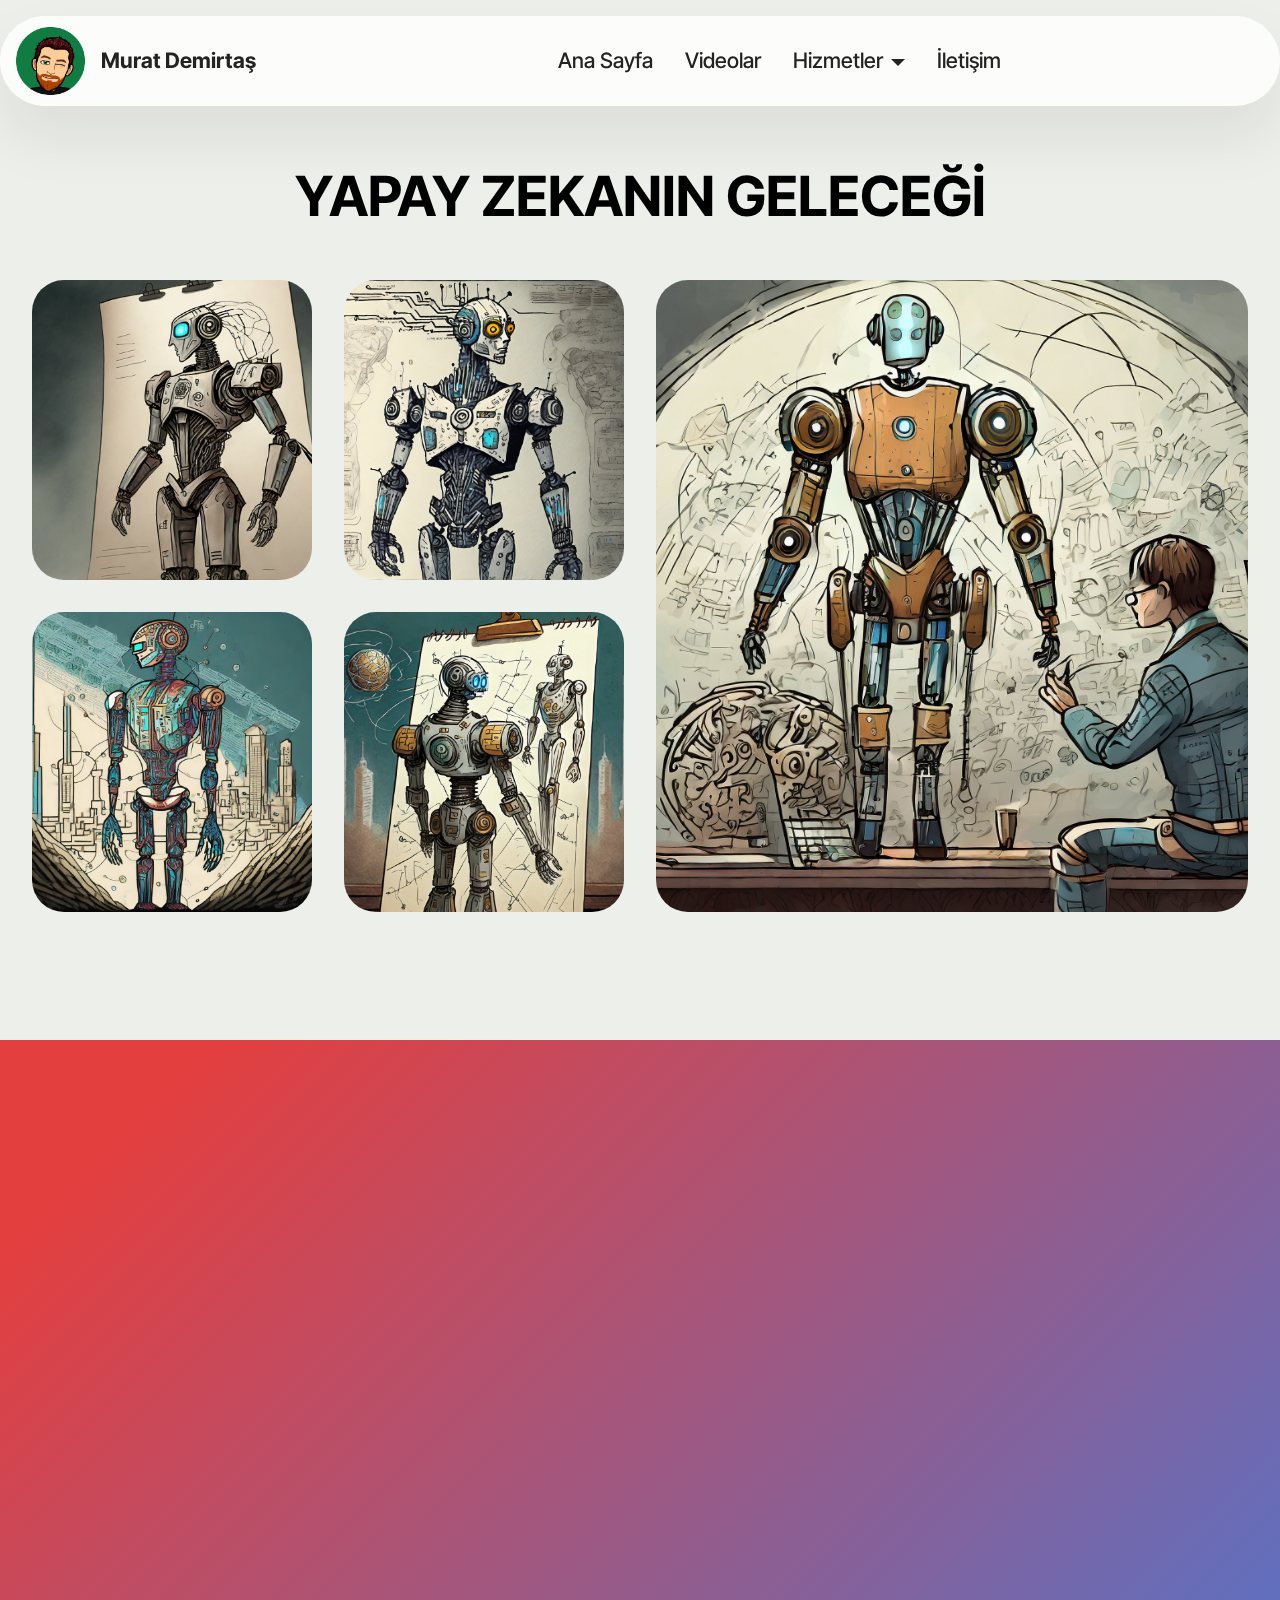
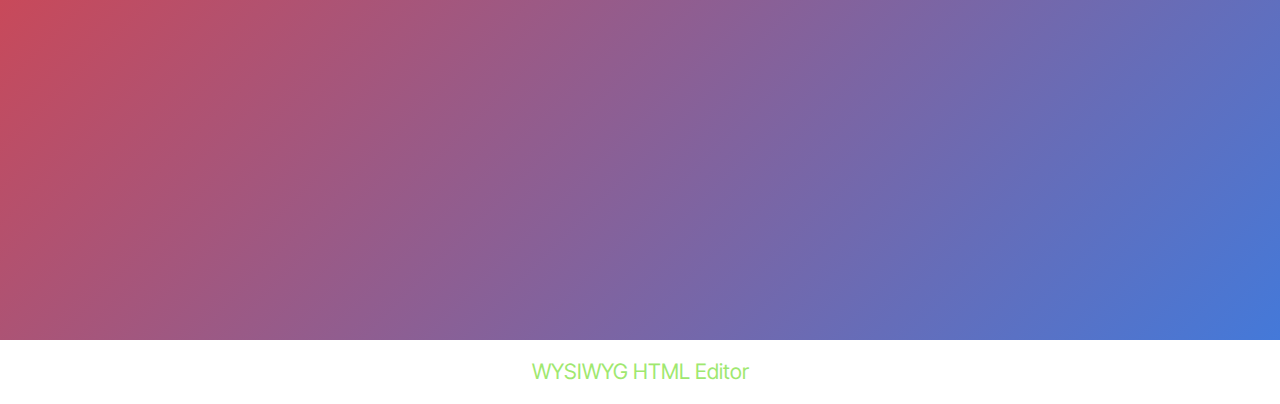
==== commit f16071a0: "create github pages" ====
--- a/anasayfa.html
+++ b/anasayfa.html
@@ -18,7 +18,7 @@
   <link rel="stylesheet" href="assets/theme/css/style.css">
   <link rel="preload" href="https://fonts.googleapis.com/css?family=Inter+Tight:100,200,300,400,500,600,700,800,900,100i,200i,300i,400i,500i,600i,700i,800i,900i&display=swap" as="style" onload="this.onload=null;this.rel='stylesheet'">
   <noscript><link rel="stylesheet" href="https://fonts.googleapis.com/css?family=Inter+Tight:100,200,300,400,500,600,700,800,900,100i,200i,300i,400i,500i,600i,700i,800i,900i&display=swap"></noscript>
-  <link rel="preload" as="style" href="assets/mobirise/css/mbr-additional.css?v=j1phD1"><link rel="stylesheet" href="assets/mobirise/css/mbr-additional.css?v=j1phD1" type="text/css">
+  <link rel="preload" as="style" href="assets/mobirise/css/mbr-additional.css?v=8dHjYb"><link rel="stylesheet" href="assets/mobirise/css/mbr-additional.css?v=8dHjYb" type="text/css">
 
   
   
@@ -53,7 +53,7 @@
 					</li>
 					<li class="nav-item">
 						<a class="nav-link link text-black text-primary display-4" href="videolar.html" aria-expanded="false">Videolar</a>
-					</li><li class="nav-item dropdown"><a class="nav-link link text-black text-primary dropdown-toggle show display-4" href="iletisim.html" data-toggle="dropdown-submenu" data-bs-toggle="dropdown" data-bs-auto-close="outside" aria-expanded="false">Hizmetler</a><div class="dropdown-menu show" aria-labelledby="dropdown-920" data-bs-popper="none"><a class="text-black text-primary dropdown-item display-4" href="yukseklisans.html">Yüksek Lisans</a><a class="text-black text-primary dropdown-item display-4" href="photoshop.html">Photoshop</a></div></li><li class="nav-item"><a class="nav-link link text-black text-primary display-4" href="iletisim.html">İletişim</a></li></ul>
+					</li><li class="nav-item dropdown open"><a class="nav-link link text-black text-primary dropdown-toggle show display-4" href="iletisim.html" data-toggle="dropdown-submenu" data-bs-toggle="dropdown" data-bs-auto-close="outside" aria-expanded="true">Hizmetler</a><div class="dropdown-menu show" aria-labelledby="dropdown-920" data-bs-popper="none"><a class="text-black text-primary dropdown-item display-4" href="yukseklisans.html">Yüksek Lisans</a><a class="text-black text-primary dropdown-item display-4" href="photoshop.html">Photoshop</a></div></li><li class="nav-item"><a class="nav-link link text-black text-primary display-4" href="iletisim.html">İletişim</a></li></ul>
 				
 			</div>
 		</div>
@@ -136,7 +136,7 @@
             </div>
         </div>
     </div>
-</section><section class="display-7" style="padding: 0;align-items: center;justify-content: center;flex-wrap: wrap;    align-content: center;display: flex;position: relative;height: 4rem;"><a href="https://mobiri.se/3128083" style="flex: 1 1;height: 4rem;position: absolute;width: 100%;z-index: 1;"><img alt="" style="height: 4rem;" src="[data-uri]"></a><p style="margin: 0;text-align: center;" class="display-7">&#8204;</p><a style="z-index:1" href="https://mobirise.com/html-editor.html">HTML Editor</a></section><script src="assets/bootstrap/js/bootstrap.bundle.min.js"></script>  <script src="assets/smoothscroll/smooth-scroll.js"></script>  <script src="assets/ytplayer/index.js"></script>  <script src="assets/dropdown/js/navbar-dropdown.js"></script>  <script src="assets/theme/js/script.js"></script>  
+</section><section class="display-7" style="padding: 0;align-items: center;justify-content: center;flex-wrap: wrap;    align-content: center;display: flex;position: relative;height: 4rem;"><a href="https://mobiri.se/3128083" style="flex: 1 1;height: 4rem;position: absolute;width: 100%;z-index: 1;"><img alt="" style="height: 4rem;" src="[data-uri]"></a><p style="margin: 0;text-align: center;" class="display-7">&#8204;</p><a style="z-index:1" href="https://mobirise.com/html-editor.html">WYSIWYG HTML Editor</a></section><script src="assets/bootstrap/js/bootstrap.bundle.min.js"></script>  <script src="assets/smoothscroll/smooth-scroll.js"></script>  <script src="assets/ytplayer/index.js"></script>  <script src="assets/dropdown/js/navbar-dropdown.js"></script>  <script src="assets/theme/js/script.js"></script>  
   
   
 </body>
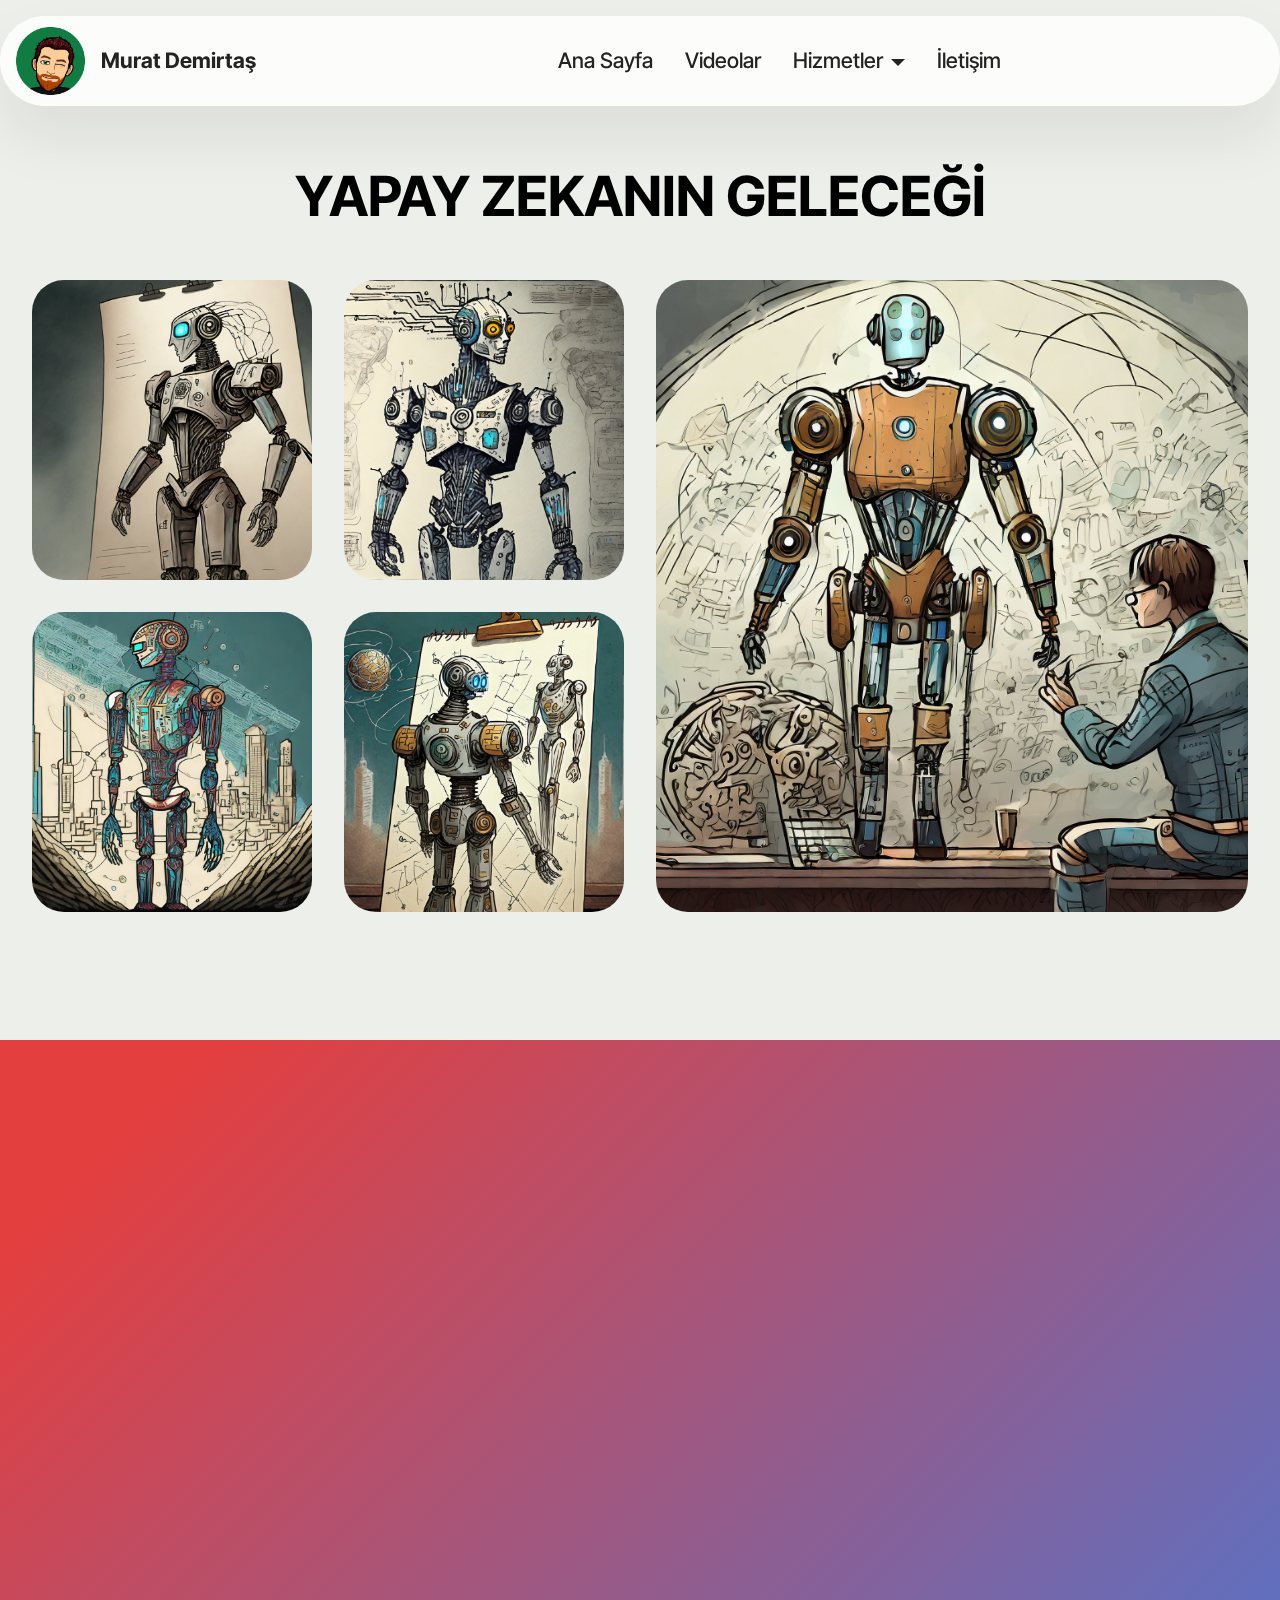
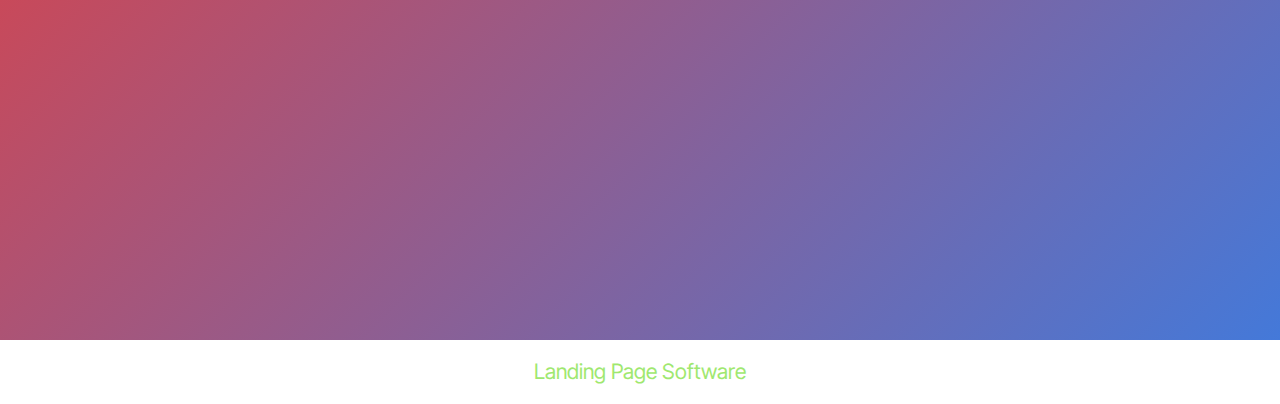
==== commit 4eb1eb52: "create github pages" ====
--- a/anasayfa.html
+++ b/anasayfa.html
@@ -18,7 +18,7 @@
   <link rel="stylesheet" href="assets/theme/css/style.css">
   <link rel="preload" href="https://fonts.googleapis.com/css?family=Inter+Tight:100,200,300,400,500,600,700,800,900,100i,200i,300i,400i,500i,600i,700i,800i,900i&display=swap" as="style" onload="this.onload=null;this.rel='stylesheet'">
   <noscript><link rel="stylesheet" href="https://fonts.googleapis.com/css?family=Inter+Tight:100,200,300,400,500,600,700,800,900,100i,200i,300i,400i,500i,600i,700i,800i,900i&display=swap"></noscript>
-  <link rel="preload" as="style" href="assets/mobirise/css/mbr-additional.css?v=8dHjYb"><link rel="stylesheet" href="assets/mobirise/css/mbr-additional.css?v=8dHjYb" type="text/css">
+  <link rel="preload" as="style" href="assets/mobirise/css/mbr-additional.css?v=5BnoV7"><link rel="stylesheet" href="assets/mobirise/css/mbr-additional.css?v=5BnoV7" type="text/css">
 
   
   
@@ -53,7 +53,7 @@
 					</li>
 					<li class="nav-item">
 						<a class="nav-link link text-black text-primary display-4" href="videolar.html" aria-expanded="false">Videolar</a>
-					</li><li class="nav-item dropdown open"><a class="nav-link link text-black text-primary dropdown-toggle show display-4" href="iletisim.html" data-toggle="dropdown-submenu" data-bs-toggle="dropdown" data-bs-auto-close="outside" aria-expanded="true">Hizmetler</a><div class="dropdown-menu show" aria-labelledby="dropdown-920" data-bs-popper="none"><a class="text-black text-primary dropdown-item display-4" href="yukseklisans.html">Yüksek Lisans</a><a class="text-black text-primary dropdown-item display-4" href="photoshop.html">Photoshop</a></div></li><li class="nav-item"><a class="nav-link link text-black text-primary display-4" href="iletisim.html">İletişim</a></li></ul>
+					</li><li class="nav-item dropdown"><a class="nav-link link text-black text-primary dropdown-toggle display-4" href="iletisim.html" data-toggle="dropdown-submenu" data-bs-toggle="dropdown" data-bs-auto-close="outside" aria-expanded="false">Hizmetler</a><div class="dropdown-menu" aria-labelledby="dropdown-920"><a class="text-black text-primary dropdown-item display-4" href="yukseklisans.html">Yüksek Lisans</a><a class="text-black text-primary dropdown-item display-4" href="photoshop.html">Photoshop</a></div></li><li class="nav-item"><a class="nav-link link text-black text-primary display-4" href="iletisim.html">İletişim</a></li></ul>
 				
 			</div>
 		</div>
@@ -136,7 +136,7 @@
             </div>
         </div>
     </div>
-</section><section class="display-7" style="padding: 0;align-items: center;justify-content: center;flex-wrap: wrap;    align-content: center;display: flex;position: relative;height: 4rem;"><a href="https://mobiri.se/3128083" style="flex: 1 1;height: 4rem;position: absolute;width: 100%;z-index: 1;"><img alt="" style="height: 4rem;" src="[data-uri]"></a><p style="margin: 0;text-align: center;" class="display-7">&#8204;</p><a style="z-index:1" href="https://mobirise.com/html-editor.html">WYSIWYG HTML Editor</a></section><script src="assets/bootstrap/js/bootstrap.bundle.min.js"></script>  <script src="assets/smoothscroll/smooth-scroll.js"></script>  <script src="assets/ytplayer/index.js"></script>  <script src="assets/dropdown/js/navbar-dropdown.js"></script>  <script src="assets/theme/js/script.js"></script>  
+</section><section class="display-7" style="padding: 0;align-items: center;justify-content: center;flex-wrap: wrap;    align-content: center;display: flex;position: relative;height: 4rem;"><a href="https://mobiri.se/3128083" style="flex: 1 1;height: 4rem;position: absolute;width: 100%;z-index: 1;"><img alt="" style="height: 4rem;" src="[data-uri]"></a><p style="margin: 0;text-align: center;" class="display-7">&#8204;</p><a style="z-index:1" href="https://mobirise.com/builder/landing-page-software.html">Landing Page Software</a></section><script src="assets/bootstrap/js/bootstrap.bundle.min.js"></script>  <script src="assets/smoothscroll/smooth-scroll.js"></script>  <script src="assets/ytplayer/index.js"></script>  <script src="assets/dropdown/js/navbar-dropdown.js"></script>  <script src="assets/theme/js/script.js"></script>  
   
   
 </body>
--- a/assets/mobirise/css/mbr-additional.css
+++ b/assets/mobirise/css/mbr-additional.css
@@ -3200,6 +3200,586 @@
     padding: 1rem;
   }
 }
+.cid-u3rIUFh2Xc {
+  padding-top: 6rem;
+  padding-bottom: 6rem;
+  background-color: #ffffff;
+}
+.cid-u3rIUFh2Xc .mbr-text {
+  color: #000000;
+  text-align: left;
+}
+.cid-u3rIUFh2Xc .mbr-section-subtitle {
+  color: #000000;
+  text-align: left;
+}
+.cid-u3rIUFh2Xc .mbr-section-title {
+  text-align: left;
+  color: #000000;
+}
+.cid-u3rIUFh2Xc .mbr-card-title {
+  color: #000000;
+  text-align: left;
+}
+.cid-u3rIUFh2Xc .mbr-card-subtitle {
+  color: #000000;
+}
+.cid-u14NGwxWf1 {
+  z-index: 1000;
+  width: 100%;
+  position: relative;
+}
+.cid-u14NGwxWf1 .dropdown-item:before {
+  font-family: Moririse2 !important;
+  content: "\e966";
+  display: inline-block;
+  width: 0;
+  position: absolute;
+  left: 1rem;
+  top: 0.5rem;
+  margin-right: 0.5rem;
+  line-height: 1;
+  font-size: inherit;
+  vertical-align: middle;
+  text-align: center;
+  overflow: hidden;
+  transform: scale(0, 1);
+  transition: all 0.25s ease-in-out;
+}
+@media (max-width: 767px) {
+  .cid-u14NGwxWf1 .navbar-toggler {
+    transform: scale(0.8);
+  }
+}
+.cid-u14NGwxWf1 .navbar-brand {
+  flex-shrink: 0;
+  align-items: center;
+  margin-right: 0;
+  padding: 10px 0;
+  transition: all 0.3s;
+  word-break: break-word;
+  z-index: 1;
+}
+.cid-u14NGwxWf1 .navbar-brand img {
+  max-width: 100%;
+  max-height: 100%;
+}
+.cid-u14NGwxWf1 .navbar-brand .navbar-caption {
+  line-height: inherit !important;
+}
+.cid-u14NGwxWf1 .navbar-brand .navbar-logo a {
+  outline: none;
+}
+.cid-u14NGwxWf1 .navbar-nav {
+  margin: auto;
+  margin-left: 0;
+  margin-left: auto;
+}
+.cid-u14NGwxWf1 .navbar-nav .nav-item {
+  padding: 0 !important;
+  transition: 0.3s all !important;
+}
+.cid-u14NGwxWf1 .navbar-nav .nav-item .nav-link {
+  padding: 16px !important;
+  margin: 0 !important;
+  border-radius: 1rem !important;
+  transition: 0.3s all !important;
+}
+.cid-u14NGwxWf1 .navbar-nav .nav-item .nav-link:hover {
+  background-color: rgba(27, 31, 10, 0.06);
+}
+.cid-u14NGwxWf1 .navbar-nav .open .nav-link::after {
+  transform: rotate(180deg);
+}
+@media (min-width: 992px) {
+  .cid-u14NGwxWf1 .navbar-nav .open .nav-link::before {
+    content: "";
+    width: 100%;
+    height: 20px;
+    top: 100%;
+    background: transparent;
+    position: absolute;
+  }
+}
+.cid-u14NGwxWf1 .navbar-nav .dropdown-item {
+  padding: 12px !important;
+  border-radius: 0.5rem !important;
+  margin: 0 8px !important;
+  transition: 0.3s all !important;
+}
+.cid-u14NGwxWf1 .navbar-nav .dropdown-item:hover {
+  background-color: rgba(27, 31, 10, 0.06);
+}
+@media (min-width: 992px) {
+  .cid-u14NGwxWf1 .navbar-nav {
+    padding-left: 1.5rem;
+  }
+}
+.cid-u14NGwxWf1 .nav-link {
+  width: fit-content;
+  position: relative;
+}
+.cid-u14NGwxWf1 .navbar-logo {
+  margin: 0 !important;
+}
+@media (max-width: 767px) {
+  .cid-u14NGwxWf1 .navbar-logo {
+    padding-left: 0;
+  }
+}
+.cid-u14NGwxWf1 .navbar-caption {
+  padding-left: 1rem;
+  padding-right: 0.5rem;
+}
+@media (max-width: 767px) {
+  .cid-u14NGwxWf1 .nav-dropdown {
+    padding-bottom: 0.5rem;
+  }
+}
+.cid-u14NGwxWf1 .nav-dropdown .link.dropdown-toggle::after {
+  margin-left: 0.5rem;
+  margin-top: 0.2rem;
+  transition: 0.3s all;
+}
+.cid-u14NGwxWf1 .container {
+  display: flex;
+  height: 90px;
+  padding: 0.5rem 0.6rem 0.5rem 1rem;
+  flex-wrap: nowrap;
+  background: rgba(255, 255, 255, 0.8) !important;
+  left: 0;
+  right: 0;
+  -webkit-box-pack: justify;
+  -ms-flex-pack: justify;
+  justify-content: flex-end;
+  -webkit-box-align: center;
+  -webkit-align-items: center;
+  -ms-flex-align: center;
+  align-items: center;
+  border-radius: 100vw;
+  margin-top: 1rem;
+  background-color: #ffffff;
+  box-shadow: 0 30px 60px 0 rgba(27, 31, 10, 0.08);
+}
+@media (max-width: 992px) {
+  .cid-u14NGwxWf1 .container {
+    padding-right: 2rem;
+  }
+}
+@media (max-width: 767px) {
+  .cid-u14NGwxWf1 .container {
+    width: 95%;
+    height: 56px !important;
+    padding: 0.5rem;
+    margin-top: 0rem;
+  }
+}
+.cid-u14NGwxWf1 .iconfont-wrapper {
+  font-size: 1.5rem;
+  padding-right: 0.5rem;
+}
+.cid-u14NGwxWf1 .dropdown-menu {
+  flex-wrap: wrap;
+  flex-direction: column;
+  max-width: 100%;
+  padding: 12px 4px !important;
+  border-radius: 1.5rem;
+  transition: 0.3s all !important;
+  min-width: auto;
+  background: #ffffff;
+  background: rgba(255, 255, 255, 0.8) !important;
+}
+.cid-u14NGwxWf1 .nav-item:focus,
+.cid-u14NGwxWf1 .nav-link:focus {
+  outline: none;
+}
+.cid-u14NGwxWf1 .dropdown .dropdown-menu .dropdown-item {
+  width: auto;
+  transition: all 0.25s ease-in-out;
+}
+.cid-u14NGwxWf1 .dropdown .dropdown-menu .dropdown-item::after {
+  right: 0.5rem;
+}
+.cid-u14NGwxWf1 .dropdown .dropdown-menu .dropdown-item .mbr-iconfont {
+  margin-right: 0.5rem;
+  vertical-align: sub;
+}
+.cid-u14NGwxWf1 .dropdown .dropdown-menu .dropdown-item .mbr-iconfont:before {
+  display: inline-block;
+  transform: scale(1, 1);
+  transition: all 0.25s ease-in-out;
+}
+.cid-u14NGwxWf1 .collapsed .dropdown-menu .dropdown-item:before {
+  display: none;
+}
+.cid-u14NGwxWf1 .collapsed .dropdown .dropdown-menu .dropdown-item {
+  padding: 0.235em 1.5em 0.235em 1.5em !important;
+  transition: none;
+  margin: 0 !important;
+}
+.cid-u14NGwxWf1 .navbar {
+  min-height: 90px;
+  transition: all 0.3s;
+  border-bottom: 1px solid transparent;
+  background: transparent !important;
+  padding: 0 !important;
+  border: none !important;
+  box-shadow: none !important;
+  border-radius: 0 !important;
+}
+.cid-u14NGwxWf1 .navbar.opened {
+  transition: all 0.3s;
+}
+.cid-u14NGwxWf1 .navbar .dropdown-item {
+  padding: 0.5rem 1.8rem;
+}
+.cid-u14NGwxWf1 .navbar .navbar-logo img {
+  width: auto;
+}
+.cid-u14NGwxWf1 .navbar .navbar-collapse {
+  z-index: 1;
+  justify-content: flex-end;
+}
+.cid-u14NGwxWf1 .navbar.collapsed {
+  justify-content: center;
+}
+.cid-u14NGwxWf1 .navbar.collapsed .nav-item .nav-link::before {
+  display: none;
+}
+.cid-u14NGwxWf1 .navbar.collapsed.opened .dropdown-menu {
+  top: 0;
+}
+@media (min-width: 992px) {
+  .cid-u14NGwxWf1 .navbar.collapsed.opened:not(.navbar-short) .navbar-collapse {
+    max-height: calc(98.5vh - 4.3rem);
+  }
+}
+.cid-u14NGwxWf1 .navbar.collapsed .dropdown-menu .dropdown-submenu {
+  left: 0 !important;
+}
+.cid-u14NGwxWf1 .navbar.collapsed .dropdown-menu .dropdown-item:after {
+  right: auto;
+}
+.cid-u14NGwxWf1 .navbar.collapsed .dropdown-menu .dropdown-toggle[data-toggle="dropdown-submenu"]:after {
+  margin-left: 0.5rem;
+  margin-top: 0.2rem;
+  border-top: 0.35em solid;
+  border-right: 0.35em solid transparent;
+  border-left: 0.35em solid transparent;
+  border-bottom: 0;
+  top: 41%;
+}
+.cid-u14NGwxWf1 .navbar.collapsed ul.navbar-nav li {
+  margin: auto;
+}
+.cid-u14NGwxWf1 .navbar.collapsed .dropdown-menu .dropdown-item {
+  padding: 0.25rem 1.5rem;
+  text-align: center;
+}
+.cid-u14NGwxWf1 .navbar.collapsed .icons-menu {
+  padding-left: 0;
+  padding-right: 0;
+  padding-top: 0.5rem;
+  padding-bottom: 0.5rem;
+}
+@media (max-width: 767px) {
+  .cid-u14NGwxWf1 .navbar {
+    min-height: 72px;
+  }
+  .cid-u14NGwxWf1 .navbar .navbar-logo img {
+    height: 2.5rem !important;
+  }
+}
+@media (max-width: 991px) {
+  .cid-u14NGwxWf1 .navbar .nav-item .nav-link::before {
+    display: none;
+  }
+  .cid-u14NGwxWf1 .navbar.opened .dropdown-menu {
+    top: 0;
+  }
+  .cid-u14NGwxWf1 .navbar .dropdown-menu .dropdown-submenu {
+    left: 0 !important;
+  }
+  .cid-u14NGwxWf1 .navbar .dropdown-menu .dropdown-item:after {
+    right: auto;
+  }
+  .cid-u14NGwxWf1 .navbar .dropdown-menu .dropdown-toggle[data-toggle="dropdown-submenu"]:after {
+    margin-left: 0.5rem;
+    margin-top: 0.2rem;
+    border-top: 0.35em solid;
+    border-right: 0.35em solid transparent;
+    border-left: 0.35em solid transparent;
+    border-bottom: 0;
+    top: 40%;
+  }
+  .cid-u14NGwxWf1 .navbar .dropdown-menu .dropdown-item {
+    padding: 0.25rem 1.5rem !important;
+    text-align: center;
+  }
+  .cid-u14NGwxWf1 .navbar .navbar-brand {
+    flex-shrink: initial;
+    flex-basis: auto;
+    word-break: break-word;
+    padding-right: 10px;
+  }
+  .cid-u14NGwxWf1 .navbar .navbar-toggler {
+    flex-basis: auto;
+  }
+  .cid-u14NGwxWf1 .navbar .icons-menu {
+    padding-left: 0;
+    padding-top: 0.5rem;
+    padding-bottom: 0.5rem;
+  }
+}
+.cid-u14NGwxWf1 .navbar.navbar-short .navbar-logo img {
+  height: 2rem;
+}
+.cid-u14NGwxWf1 .dropdown-item.active,
+.cid-u14NGwxWf1 .dropdown-item:active {
+  background-color: transparent;
+}
+.cid-u14NGwxWf1 .navbar-expand-lg .navbar-nav .nav-link {
+  padding: 0;
+}
+.cid-u14NGwxWf1 .nav-dropdown .link.dropdown-toggle {
+  margin-right: 1.667em;
+}
+.cid-u14NGwxWf1 .nav-dropdown .link.dropdown-toggle[aria-expanded="true"] {
+  margin-right: 0;
+  padding: 0.667em 1.667em;
+}
+.cid-u14NGwxWf1 .navbar.navbar-expand-lg .dropdown .dropdown-menu {
+  background: #ffffff;
+}
+.cid-u14NGwxWf1 .navbar.navbar-expand-lg .dropdown .dropdown-menu .dropdown-submenu {
+  margin: 0;
+  left: 105%;
+  transform: none;
+  top: -12px;
+}
+.cid-u14NGwxWf1 .navbar .dropdown.open > .dropdown-menu {
+  display: flex;
+}
+.cid-u14NGwxWf1 ul.navbar-nav {
+  flex-wrap: wrap;
+}
+.cid-u14NGwxWf1 .navbar-buttons {
+  text-align: center;
+  min-width: 140px;
+}
+@media (max-width: 992px) {
+  .cid-u14NGwxWf1 .navbar-buttons {
+    text-align: left;
+  }
+}
+.cid-u14NGwxWf1 button.navbar-toggler {
+  outline: none;
+  width: 31px;
+  height: 20px;
+  cursor: pointer;
+  transition: all 0.2s;
+  position: relative;
+  align-self: center;
+}
+.cid-u14NGwxWf1 button.navbar-toggler .hamburger span {
+  position: absolute;
+  right: 0;
+  width: 30px;
+  height: 2px;
+  border-right: 5px;
+  background-color: #000000;
+}
+.cid-u14NGwxWf1 button.navbar-toggler .hamburger span:nth-child(1) {
+  top: 0;
+  transition: all 0.2s;
+}
+.cid-u14NGwxWf1 button.navbar-toggler .hamburger span:nth-child(2) {
+  top: 8px;
+  transition: all 0.15s;
+}
+.cid-u14NGwxWf1 button.navbar-toggler .hamburger span:nth-child(3) {
+  top: 8px;
+  transition: all 0.15s;
+}
+.cid-u14NGwxWf1 button.navbar-toggler .hamburger span:nth-child(4) {
+  top: 16px;
+  transition: all 0.2s;
+}
+.cid-u14NGwxWf1 nav.opened .hamburger span:nth-child(1) {
+  top: 8px;
+  width: 0;
+  opacity: 0;
+  right: 50%;
+  transition: all 0.2s;
+}
+.cid-u14NGwxWf1 nav.opened .hamburger span:nth-child(2) {
+  transform: rotate(45deg);
+  transition: all 0.25s;
+}
+.cid-u14NGwxWf1 nav.opened .hamburger span:nth-child(3) {
+  transform: rotate(-45deg);
+  transition: all 0.25s;
+}
+.cid-u14NGwxWf1 nav.opened .hamburger span:nth-child(4) {
+  top: 8px;
+  width: 0;
+  opacity: 0;
+  right: 50%;
+  transition: all 0.2s;
+}
+.cid-u14NGwxWf1 .navbar-dropdown {
+  padding: 0 1rem;
+}
+.cid-u14NGwxWf1 a.nav-link {
+  display: flex;
+  align-items: center;
+  justify-content: center;
+}
+.cid-u14NGwxWf1 .icons-menu {
+  flex-wrap: nowrap;
+  display: flex;
+  justify-content: center;
+  padding-left: 1rem;
+  padding-right: 1rem;
+  padding-top: 0.3rem;
+  text-align: center;
+}
+@media (max-width: 992px) {
+  .cid-u14NGwxWf1 .icons-menu {
+    justify-content: flex-start;
+    margin-bottom: 0.5rem;
+  }
+}
+@media screen and (-ms-high-contrast: active), (-ms-high-contrast: none) {
+  .cid-u14NGwxWf1 .navbar {
+    height: 70px;
+  }
+  .cid-u14NGwxWf1 .navbar.opened {
+    height: auto;
+  }
+  .cid-u14NGwxWf1 .nav-item .nav-link:hover::before {
+    width: 175%;
+    max-width: calc(100% + 2rem);
+    left: -1rem;
+  }
+}
+.cid-u14NGwxWf1 .navbar .dropdown > .dropdown-menu {
+  display: none;
+  width: max-content;
+  max-width: 500px !important;
+  transform: translateX(-50%);
+  top: calc(100% + 20px);
+  left: 50%;
+}
+.cid-u14NGwxWf1 .navbar .dropdown > .dropdown-menu .dropdown-item {
+  line-height: 1 !important;
+}
+.cid-u14NGwxWf1 .navbar .dropdown > .dropdown-menu .dropdown .dropdown-item {
+  align-items: center;
+  display: flex;
+  height: max-content !important;
+  min-height: max-content !important;
+}
+.cid-u14NGwxWf1 .navbar .dropdown > .dropdown-menu .dropdown .dropdown-item::after {
+  display: inline-block;
+  position: static;
+  margin-left: 0.5rem;
+  margin-top: 0;
+  margin-right: 0;
+  margin-bottom: 0;
+  transition: 0.3s all;
+  transform: rotate(-90deg);
+}
+.cid-u14NGwxWf1 .navbar .dropdown > .dropdown-menu .dropdown.open .dropdown-item::after {
+  transform: rotate(0deg);
+}
+.cid-u14NGwxWf1 .mbr-section-btn {
+  margin: -0.6rem -0.6rem;
+}
+.cid-u14NGwxWf1 .navbar-toggler {
+  margin-left: 12px;
+  margin-right: 8px;
+  order: 1000;
+}
+@media (max-width: 991px) {
+  .cid-u14NGwxWf1 .navbar-brand {
+    margin-right: auto;
+  }
+  .cid-u14NGwxWf1 .navbar-collapse {
+    z-index: -1 !important;
+    position: absolute;
+    top: 110%;
+    left: 0;
+    width: 100%;
+    padding: 1rem;
+    border-radius: 1.5rem;
+    background: #ffffff;
+    opacity: 1;
+    border-color: rgba(255, 255, 255, 0.8) !important;
+    background: rgba(255, 255, 255, 0.8) !important;
+    backdrop-filter: blur(8px);
+  }
+  .cid-u14NGwxWf1 .navbar-nav .nav-item .nav-link::after {
+    margin-left: 10px;
+  }
+  .cid-u14NGwxWf1 .navbar-nav .dropdown-item:hover {
+    background-color: rgba(27, 31, 10, 0.06);
+  }
+  .cid-u14NGwxWf1 .navbar .dropdown > .dropdown-menu {
+    max-width: 100% !important;
+    transform: translateX(0);
+    top: 10px;
+    left: 0;
+    padding: 8px !important;
+    border-radius: 1rem;
+    background-color: rgba(27, 31, 10, 0.04) !important;
+  }
+  .cid-u14NGwxWf1 .navbar .dropdown > .dropdown-menu .dropdown-item {
+    padding: 8px !important;
+    line-height: 1 !important;
+    margin-bottom: 4px !important;
+  }
+  .cid-u14NGwxWf1 .navbar .dropdown > .dropdown-menu .dropdown .dropdown-item {
+    align-items: center;
+    display: flex;
+    height: max-content !important;
+    min-height: max-content !important;
+  }
+  .cid-u14NGwxWf1 .navbar .dropdown > .dropdown-menu .dropdown .dropdown-item::after {
+    display: inline-block;
+    position: static;
+    margin-left: 0.5rem;
+    margin-top: 0;
+    margin-right: 0;
+    margin-bottom: 0;
+    transition: 0.3s all;
+    transform: rotate(0deg);
+  }
+  .cid-u14NGwxWf1 .navbar .dropdown > .dropdown-menu .dropdown.open .dropdown-item::after {
+    transform: rotate(180deg);
+  }
+  .cid-u14NGwxWf1 .navbar .dropdown > .dropdown-menu .dropdown-submenu {
+    position: static;
+    width: 100%;
+    max-width: 100% !important;
+    transform: translateX(0) !important;
+    top: 0;
+    left: 0;
+    padding: 8px !important;
+    border-radius: 1rem;
+    background-color: rgba(27, 31, 10, 0.04) !important;
+  }
+  .cid-u14NGwxWf1 .navbar .dropdown.open > .dropdown-menu {
+    display: flex !important;
+    flex-direction: column;
+    align-items: flex-start;
+  }
+}
+@media (max-width: 575px) {
+  .cid-u14NGwxWf1 .navbar-collapse {
+    padding: 1rem;
+  }
+}
 .cid-u3lIynb3eO {
   padding-top: 10rem;
   padding-bottom: 6rem;
--- a/assets/mobirise/css/mbr-additional.css
+++ b/assets/mobirise/css/mbr-additional.css
@@ -3200,6 +3200,586 @@
     padding: 1rem;
   }
 }
+.cid-u3rIUFh2Xc {
+  padding-top: 6rem;
+  padding-bottom: 6rem;
+  background-color: #ffffff;
+}
+.cid-u3rIUFh2Xc .mbr-text {
+  color: #000000;
+  text-align: left;
+}
+.cid-u3rIUFh2Xc .mbr-section-subtitle {
+  color: #000000;
+  text-align: left;
+}
+.cid-u3rIUFh2Xc .mbr-section-title {
+  text-align: left;
+  color: #000000;
+}
+.cid-u3rIUFh2Xc .mbr-card-title {
+  color: #000000;
+  text-align: left;
+}
+.cid-u3rIUFh2Xc .mbr-card-subtitle {
+  color: #000000;
+}
+.cid-u14NGwxWf1 {
+  z-index: 1000;
+  width: 100%;
+  position: relative;
+}
+.cid-u14NGwxWf1 .dropdown-item:before {
+  font-family: Moririse2 !important;
+  content: "\e966";
+  display: inline-block;
+  width: 0;
+  position: absolute;
+  left: 1rem;
+  top: 0.5rem;
+  margin-right: 0.5rem;
+  line-height: 1;
+  font-size: inherit;
+  vertical-align: middle;
+  text-align: center;
+  overflow: hidden;
+  transform: scale(0, 1);
+  transition: all 0.25s ease-in-out;
+}
+@media (max-width: 767px) {
+  .cid-u14NGwxWf1 .navbar-toggler {
+    transform: scale(0.8);
+  }
+}
+.cid-u14NGwxWf1 .navbar-brand {
+  flex-shrink: 0;
+  align-items: center;
+  margin-right: 0;
+  padding: 10px 0;
+  transition: all 0.3s;
+  word-break: break-word;
+  z-index: 1;
+}
+.cid-u14NGwxWf1 .navbar-brand img {
+  max-width: 100%;
+  max-height: 100%;
+}
+.cid-u14NGwxWf1 .navbar-brand .navbar-caption {
+  line-height: inherit !important;
+}
+.cid-u14NGwxWf1 .navbar-brand .navbar-logo a {
+  outline: none;
+}
+.cid-u14NGwxWf1 .navbar-nav {
+  margin: auto;
+  margin-left: 0;
+  margin-left: auto;
+}
+.cid-u14NGwxWf1 .navbar-nav .nav-item {
+  padding: 0 !important;
+  transition: 0.3s all !important;
+}
+.cid-u14NGwxWf1 .navbar-nav .nav-item .nav-link {
+  padding: 16px !important;
+  margin: 0 !important;
+  border-radius: 1rem !important;
+  transition: 0.3s all !important;
+}
+.cid-u14NGwxWf1 .navbar-nav .nav-item .nav-link:hover {
+  background-color: rgba(27, 31, 10, 0.06);
+}
+.cid-u14NGwxWf1 .navbar-nav .open .nav-link::after {
+  transform: rotate(180deg);
+}
+@media (min-width: 992px) {
+  .cid-u14NGwxWf1 .navbar-nav .open .nav-link::before {
+    content: "";
+    width: 100%;
+    height: 20px;
+    top: 100%;
+    background: transparent;
+    position: absolute;
+  }
+}
+.cid-u14NGwxWf1 .navbar-nav .dropdown-item {
+  padding: 12px !important;
+  border-radius: 0.5rem !important;
+  margin: 0 8px !important;
+  transition: 0.3s all !important;
+}
+.cid-u14NGwxWf1 .navbar-nav .dropdown-item:hover {
+  background-color: rgba(27, 31, 10, 0.06);
+}
+@media (min-width: 992px) {
+  .cid-u14NGwxWf1 .navbar-nav {
+    padding-left: 1.5rem;
+  }
+}
+.cid-u14NGwxWf1 .nav-link {
+  width: fit-content;
+  position: relative;
+}
+.cid-u14NGwxWf1 .navbar-logo {
+  margin: 0 !important;
+}
+@media (max-width: 767px) {
+  .cid-u14NGwxWf1 .navbar-logo {
+    padding-left: 0;
+  }
+}
+.cid-u14NGwxWf1 .navbar-caption {
+  padding-left: 1rem;
+  padding-right: 0.5rem;
+}
+@media (max-width: 767px) {
+  .cid-u14NGwxWf1 .nav-dropdown {
+    padding-bottom: 0.5rem;
+  }
+}
+.cid-u14NGwxWf1 .nav-dropdown .link.dropdown-toggle::after {
+  margin-left: 0.5rem;
+  margin-top: 0.2rem;
+  transition: 0.3s all;
+}
+.cid-u14NGwxWf1 .container {
+  display: flex;
+  height: 90px;
+  padding: 0.5rem 0.6rem 0.5rem 1rem;
+  flex-wrap: nowrap;
+  background: rgba(255, 255, 255, 0.8) !important;
+  left: 0;
+  right: 0;
+  -webkit-box-pack: justify;
+  -ms-flex-pack: justify;
+  justify-content: flex-end;
+  -webkit-box-align: center;
+  -webkit-align-items: center;
+  -ms-flex-align: center;
+  align-items: center;
+  border-radius: 100vw;
+  margin-top: 1rem;
+  background-color: #ffffff;
+  box-shadow: 0 30px 60px 0 rgba(27, 31, 10, 0.08);
+}
+@media (max-width: 992px) {
+  .cid-u14NGwxWf1 .container {
+    padding-right: 2rem;
+  }
+}
+@media (max-width: 767px) {
+  .cid-u14NGwxWf1 .container {
+    width: 95%;
+    height: 56px !important;
+    padding: 0.5rem;
+    margin-top: 0rem;
+  }
+}
+.cid-u14NGwxWf1 .iconfont-wrapper {
+  font-size: 1.5rem;
+  padding-right: 0.5rem;
+}
+.cid-u14NGwxWf1 .dropdown-menu {
+  flex-wrap: wrap;
+  flex-direction: column;
+  max-width: 100%;
+  padding: 12px 4px !important;
+  border-radius: 1.5rem;
+  transition: 0.3s all !important;
+  min-width: auto;
+  background: #ffffff;
+  background: rgba(255, 255, 255, 0.8) !important;
+}
+.cid-u14NGwxWf1 .nav-item:focus,
+.cid-u14NGwxWf1 .nav-link:focus {
+  outline: none;
+}
+.cid-u14NGwxWf1 .dropdown .dropdown-menu .dropdown-item {
+  width: auto;
+  transition: all 0.25s ease-in-out;
+}
+.cid-u14NGwxWf1 .dropdown .dropdown-menu .dropdown-item::after {
+  right: 0.5rem;
+}
+.cid-u14NGwxWf1 .dropdown .dropdown-menu .dropdown-item .mbr-iconfont {
+  margin-right: 0.5rem;
+  vertical-align: sub;
+}
+.cid-u14NGwxWf1 .dropdown .dropdown-menu .dropdown-item .mbr-iconfont:before {
+  display: inline-block;
+  transform: scale(1, 1);
+  transition: all 0.25s ease-in-out;
+}
+.cid-u14NGwxWf1 .collapsed .dropdown-menu .dropdown-item:before {
+  display: none;
+}
+.cid-u14NGwxWf1 .collapsed .dropdown .dropdown-menu .dropdown-item {
+  padding: 0.235em 1.5em 0.235em 1.5em !important;
+  transition: none;
+  margin: 0 !important;
+}
+.cid-u14NGwxWf1 .navbar {
+  min-height: 90px;
+  transition: all 0.3s;
+  border-bottom: 1px solid transparent;
+  background: transparent !important;
+  padding: 0 !important;
+  border: none !important;
+  box-shadow: none !important;
+  border-radius: 0 !important;
+}
+.cid-u14NGwxWf1 .navbar.opened {
+  transition: all 0.3s;
+}
+.cid-u14NGwxWf1 .navbar .dropdown-item {
+  padding: 0.5rem 1.8rem;
+}
+.cid-u14NGwxWf1 .navbar .navbar-logo img {
+  width: auto;
+}
+.cid-u14NGwxWf1 .navbar .navbar-collapse {
+  z-index: 1;
+  justify-content: flex-end;
+}
+.cid-u14NGwxWf1 .navbar.collapsed {
+  justify-content: center;
+}
+.cid-u14NGwxWf1 .navbar.collapsed .nav-item .nav-link::before {
+  display: none;
+}
+.cid-u14NGwxWf1 .navbar.collapsed.opened .dropdown-menu {
+  top: 0;
+}
+@media (min-width: 992px) {
+  .cid-u14NGwxWf1 .navbar.collapsed.opened:not(.navbar-short) .navbar-collapse {
+    max-height: calc(98.5vh - 4.3rem);
+  }
+}
+.cid-u14NGwxWf1 .navbar.collapsed .dropdown-menu .dropdown-submenu {
+  left: 0 !important;
+}
+.cid-u14NGwxWf1 .navbar.collapsed .dropdown-menu .dropdown-item:after {
+  right: auto;
+}
+.cid-u14NGwxWf1 .navbar.collapsed .dropdown-menu .dropdown-toggle[data-toggle="dropdown-submenu"]:after {
+  margin-left: 0.5rem;
+  margin-top: 0.2rem;
+  border-top: 0.35em solid;
+  border-right: 0.35em solid transparent;
+  border-left: 0.35em solid transparent;
+  border-bottom: 0;
+  top: 41%;
+}
+.cid-u14NGwxWf1 .navbar.collapsed ul.navbar-nav li {
+  margin: auto;
+}
+.cid-u14NGwxWf1 .navbar.collapsed .dropdown-menu .dropdown-item {
+  padding: 0.25rem 1.5rem;
+  text-align: center;
+}
+.cid-u14NGwxWf1 .navbar.collapsed .icons-menu {
+  padding-left: 0;
+  padding-right: 0;
+  padding-top: 0.5rem;
+  padding-bottom: 0.5rem;
+}
+@media (max-width: 767px) {
+  .cid-u14NGwxWf1 .navbar {
+    min-height: 72px;
+  }
+  .cid-u14NGwxWf1 .navbar .navbar-logo img {
+    height: 2.5rem !important;
+  }
+}
+@media (max-width: 991px) {
+  .cid-u14NGwxWf1 .navbar .nav-item .nav-link::before {
+    display: none;
+  }
+  .cid-u14NGwxWf1 .navbar.opened .dropdown-menu {
+    top: 0;
+  }
+  .cid-u14NGwxWf1 .navbar .dropdown-menu .dropdown-submenu {
+    left: 0 !important;
+  }
+  .cid-u14NGwxWf1 .navbar .dropdown-menu .dropdown-item:after {
+    right: auto;
+  }
+  .cid-u14NGwxWf1 .navbar .dropdown-menu .dropdown-toggle[data-toggle="dropdown-submenu"]:after {
+    margin-left: 0.5rem;
+    margin-top: 0.2rem;
+    border-top: 0.35em solid;
+    border-right: 0.35em solid transparent;
+    border-left: 0.35em solid transparent;
+    border-bottom: 0;
+    top: 40%;
+  }
+  .cid-u14NGwxWf1 .navbar .dropdown-menu .dropdown-item {
+    padding: 0.25rem 1.5rem !important;
+    text-align: center;
+  }
+  .cid-u14NGwxWf1 .navbar .navbar-brand {
+    flex-shrink: initial;
+    flex-basis: auto;
+    word-break: break-word;
+    padding-right: 10px;
+  }
+  .cid-u14NGwxWf1 .navbar .navbar-toggler {
+    flex-basis: auto;
+  }
+  .cid-u14NGwxWf1 .navbar .icons-menu {
+    padding-left: 0;
+    padding-top: 0.5rem;
+    padding-bottom: 0.5rem;
+  }
+}
+.cid-u14NGwxWf1 .navbar.navbar-short .navbar-logo img {
+  height: 2rem;
+}
+.cid-u14NGwxWf1 .dropdown-item.active,
+.cid-u14NGwxWf1 .dropdown-item:active {
+  background-color: transparent;
+}
+.cid-u14NGwxWf1 .navbar-expand-lg .navbar-nav .nav-link {
+  padding: 0;
+}
+.cid-u14NGwxWf1 .nav-dropdown .link.dropdown-toggle {
+  margin-right: 1.667em;
+}
+.cid-u14NGwxWf1 .nav-dropdown .link.dropdown-toggle[aria-expanded="true"] {
+  margin-right: 0;
+  padding: 0.667em 1.667em;
+}
+.cid-u14NGwxWf1 .navbar.navbar-expand-lg .dropdown .dropdown-menu {
+  background: #ffffff;
+}
+.cid-u14NGwxWf1 .navbar.navbar-expand-lg .dropdown .dropdown-menu .dropdown-submenu {
+  margin: 0;
+  left: 105%;
+  transform: none;
+  top: -12px;
+}
+.cid-u14NGwxWf1 .navbar .dropdown.open > .dropdown-menu {
+  display: flex;
+}
+.cid-u14NGwxWf1 ul.navbar-nav {
+  flex-wrap: wrap;
+}
+.cid-u14NGwxWf1 .navbar-buttons {
+  text-align: center;
+  min-width: 140px;
+}
+@media (max-width: 992px) {
+  .cid-u14NGwxWf1 .navbar-buttons {
+    text-align: left;
+  }
+}
+.cid-u14NGwxWf1 button.navbar-toggler {
+  outline: none;
+  width: 31px;
+  height: 20px;
+  cursor: pointer;
+  transition: all 0.2s;
+  position: relative;
+  align-self: center;
+}
+.cid-u14NGwxWf1 button.navbar-toggler .hamburger span {
+  position: absolute;
+  right: 0;
+  width: 30px;
+  height: 2px;
+  border-right: 5px;
+  background-color: #000000;
+}
+.cid-u14NGwxWf1 button.navbar-toggler .hamburger span:nth-child(1) {
+  top: 0;
+  transition: all 0.2s;
+}
+.cid-u14NGwxWf1 button.navbar-toggler .hamburger span:nth-child(2) {
+  top: 8px;
+  transition: all 0.15s;
+}
+.cid-u14NGwxWf1 button.navbar-toggler .hamburger span:nth-child(3) {
+  top: 8px;
+  transition: all 0.15s;
+}
+.cid-u14NGwxWf1 button.navbar-toggler .hamburger span:nth-child(4) {
+  top: 16px;
+  transition: all 0.2s;
+}
+.cid-u14NGwxWf1 nav.opened .hamburger span:nth-child(1) {
+  top: 8px;
+  width: 0;
+  opacity: 0;
+  right: 50%;
+  transition: all 0.2s;
+}
+.cid-u14NGwxWf1 nav.opened .hamburger span:nth-child(2) {
+  transform: rotate(45deg);
+  transition: all 0.25s;
+}
+.cid-u14NGwxWf1 nav.opened .hamburger span:nth-child(3) {
+  transform: rotate(-45deg);
+  transition: all 0.25s;
+}
+.cid-u14NGwxWf1 nav.opened .hamburger span:nth-child(4) {
+  top: 8px;
+  width: 0;
+  opacity: 0;
+  right: 50%;
+  transition: all 0.2s;
+}
+.cid-u14NGwxWf1 .navbar-dropdown {
+  padding: 0 1rem;
+}
+.cid-u14NGwxWf1 a.nav-link {
+  display: flex;
+  align-items: center;
+  justify-content: center;
+}
+.cid-u14NGwxWf1 .icons-menu {
+  flex-wrap: nowrap;
+  display: flex;
+  justify-content: center;
+  padding-left: 1rem;
+  padding-right: 1rem;
+  padding-top: 0.3rem;
+  text-align: center;
+}
+@media (max-width: 992px) {
+  .cid-u14NGwxWf1 .icons-menu {
+    justify-content: flex-start;
+    margin-bottom: 0.5rem;
+  }
+}
+@media screen and (-ms-high-contrast: active), (-ms-high-contrast: none) {
+  .cid-u14NGwxWf1 .navbar {
+    height: 70px;
+  }
+  .cid-u14NGwxWf1 .navbar.opened {
+    height: auto;
+  }
+  .cid-u14NGwxWf1 .nav-item .nav-link:hover::before {
+    width: 175%;
+    max-width: calc(100% + 2rem);
+    left: -1rem;
+  }
+}
+.cid-u14NGwxWf1 .navbar .dropdown > .dropdown-menu {
+  display: none;
+  width: max-content;
+  max-width: 500px !important;
+  transform: translateX(-50%);
+  top: calc(100% + 20px);
+  left: 50%;
+}
+.cid-u14NGwxWf1 .navbar .dropdown > .dropdown-menu .dropdown-item {
+  line-height: 1 !important;
+}
+.cid-u14NGwxWf1 .navbar .dropdown > .dropdown-menu .dropdown .dropdown-item {
+  align-items: center;
+  display: flex;
+  height: max-content !important;
+  min-height: max-content !important;
+}
+.cid-u14NGwxWf1 .navbar .dropdown > .dropdown-menu .dropdown .dropdown-item::after {
+  display: inline-block;
+  position: static;
+  margin-left: 0.5rem;
+  margin-top: 0;
+  margin-right: 0;
+  margin-bottom: 0;
+  transition: 0.3s all;
+  transform: rotate(-90deg);
+}
+.cid-u14NGwxWf1 .navbar .dropdown > .dropdown-menu .dropdown.open .dropdown-item::after {
+  transform: rotate(0deg);
+}
+.cid-u14NGwxWf1 .mbr-section-btn {
+  margin: -0.6rem -0.6rem;
+}
+.cid-u14NGwxWf1 .navbar-toggler {
+  margin-left: 12px;
+  margin-right: 8px;
+  order: 1000;
+}
+@media (max-width: 991px) {
+  .cid-u14NGwxWf1 .navbar-brand {
+    margin-right: auto;
+  }
+  .cid-u14NGwxWf1 .navbar-collapse {
+    z-index: -1 !important;
+    position: absolute;
+    top: 110%;
+    left: 0;
+    width: 100%;
+    padding: 1rem;
+    border-radius: 1.5rem;
+    background: #ffffff;
+    opacity: 1;
+    border-color: rgba(255, 255, 255, 0.8) !important;
+    background: rgba(255, 255, 255, 0.8) !important;
+    backdrop-filter: blur(8px);
+  }
+  .cid-u14NGwxWf1 .navbar-nav .nav-item .nav-link::after {
+    margin-left: 10px;
+  }
+  .cid-u14NGwxWf1 .navbar-nav .dropdown-item:hover {
+    background-color: rgba(27, 31, 10, 0.06);
+  }
+  .cid-u14NGwxWf1 .navbar .dropdown > .dropdown-menu {
+    max-width: 100% !important;
+    transform: translateX(0);
+    top: 10px;
+    left: 0;
+    padding: 8px !important;
+    border-radius: 1rem;
+    background-color: rgba(27, 31, 10, 0.04) !important;
+  }
+  .cid-u14NGwxWf1 .navbar .dropdown > .dropdown-menu .dropdown-item {
+    padding: 8px !important;
+    line-height: 1 !important;
+    margin-bottom: 4px !important;
+  }
+  .cid-u14NGwxWf1 .navbar .dropdown > .dropdown-menu .dropdown .dropdown-item {
+    align-items: center;
+    display: flex;
+    height: max-content !important;
+    min-height: max-content !important;
+  }
+  .cid-u14NGwxWf1 .navbar .dropdown > .dropdown-menu .dropdown .dropdown-item::after {
+    display: inline-block;
+    position: static;
+    margin-left: 0.5rem;
+    margin-top: 0;
+    margin-right: 0;
+    margin-bottom: 0;
+    transition: 0.3s all;
+    transform: rotate(0deg);
+  }
+  .cid-u14NGwxWf1 .navbar .dropdown > .dropdown-menu .dropdown.open .dropdown-item::after {
+    transform: rotate(180deg);
+  }
+  .cid-u14NGwxWf1 .navbar .dropdown > .dropdown-menu .dropdown-submenu {
+    position: static;
+    width: 100%;
+    max-width: 100% !important;
+    transform: translateX(0) !important;
+    top: 0;
+    left: 0;
+    padding: 8px !important;
+    border-radius: 1rem;
+    background-color: rgba(27, 31, 10, 0.04) !important;
+  }
+  .cid-u14NGwxWf1 .navbar .dropdown.open > .dropdown-menu {
+    display: flex !important;
+    flex-direction: column;
+    align-items: flex-start;
+  }
+}
+@media (max-width: 575px) {
+  .cid-u14NGwxWf1 .navbar-collapse {
+    padding: 1rem;
+  }
+}
 .cid-u3lIynb3eO {
   padding-top: 10rem;
   padding-bottom: 6rem;
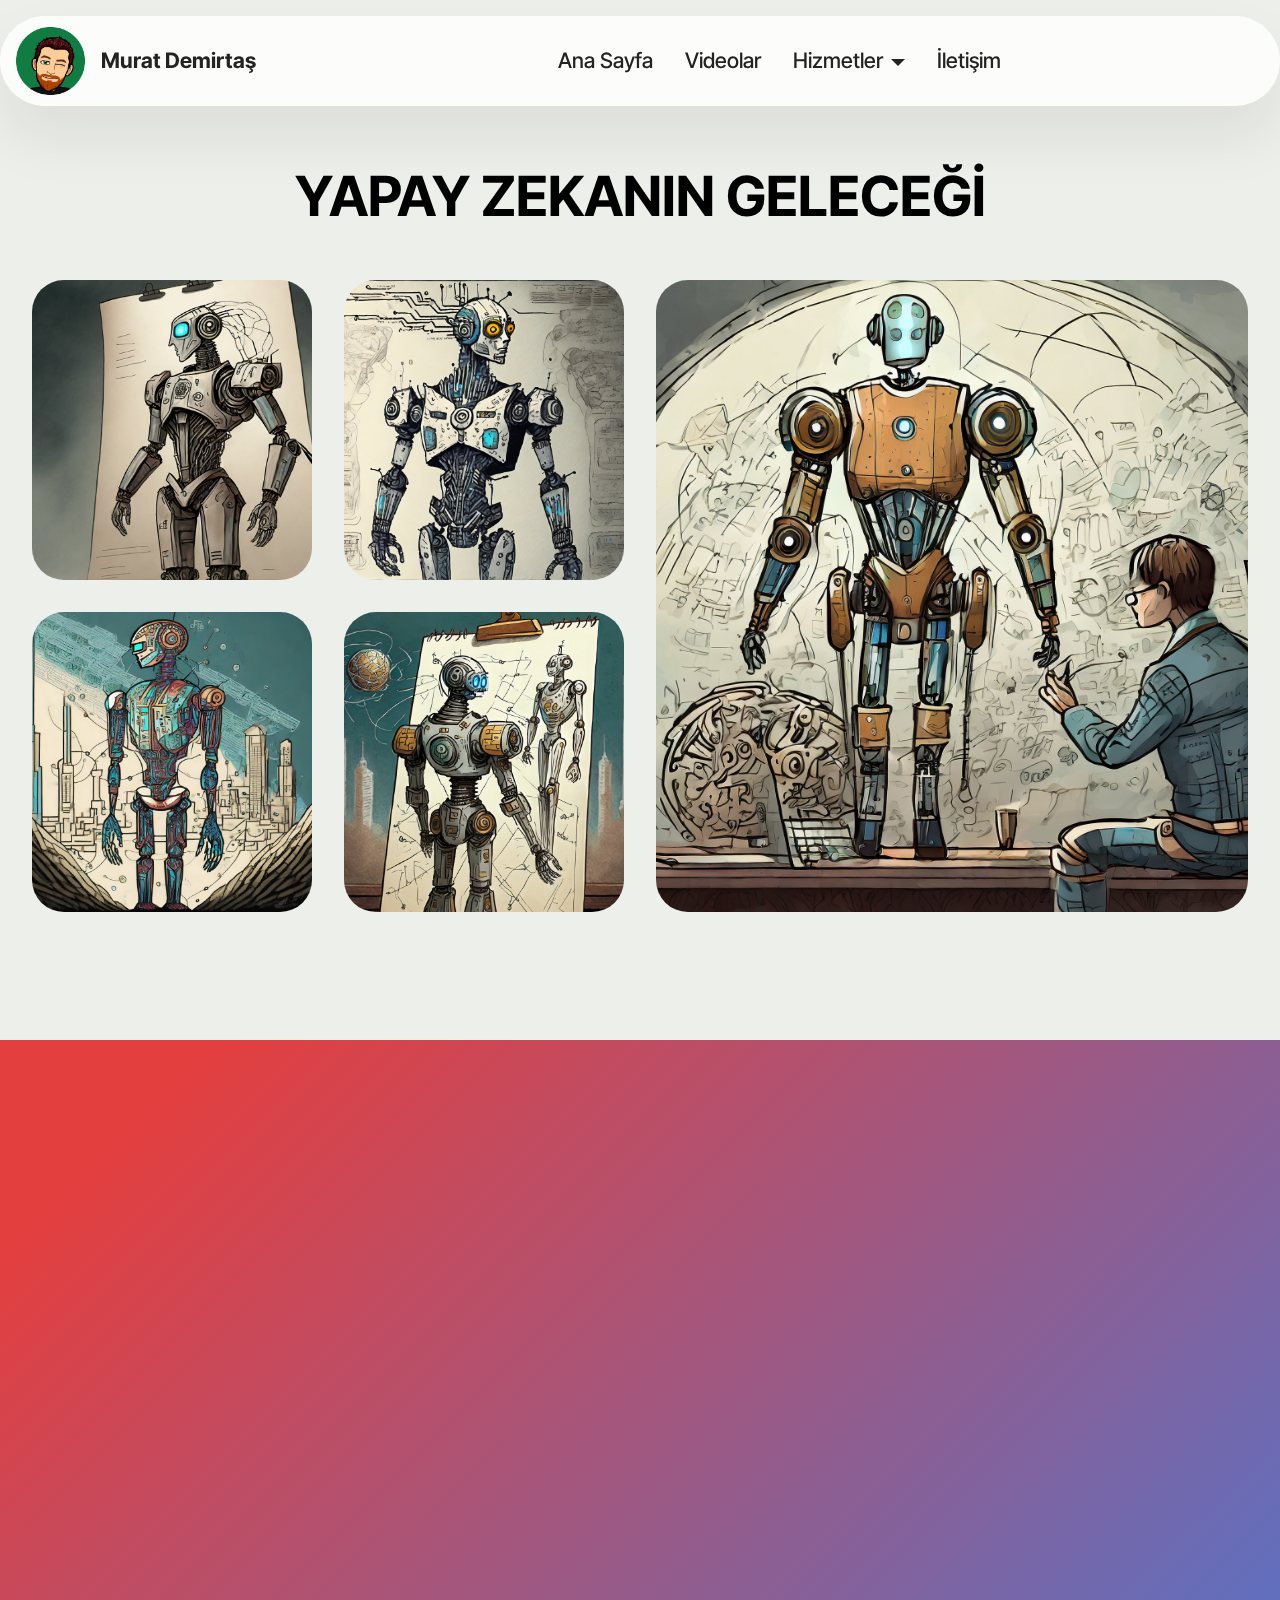
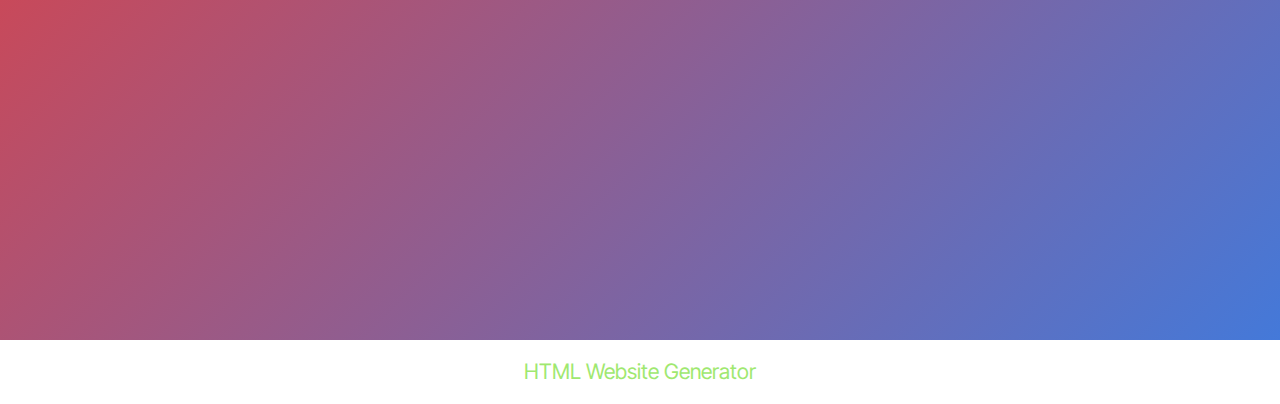
==== commit 43f76aa0: "create github pages" ====
--- a/anasayfa.html
+++ b/anasayfa.html
@@ -18,7 +18,7 @@
   <link rel="stylesheet" href="assets/theme/css/style.css">
   <link rel="preload" href="https://fonts.googleapis.com/css?family=Inter+Tight:100,200,300,400,500,600,700,800,900,100i,200i,300i,400i,500i,600i,700i,800i,900i&display=swap" as="style" onload="this.onload=null;this.rel='stylesheet'">
   <noscript><link rel="stylesheet" href="https://fonts.googleapis.com/css?family=Inter+Tight:100,200,300,400,500,600,700,800,900,100i,200i,300i,400i,500i,600i,700i,800i,900i&display=swap"></noscript>
-  <link rel="preload" as="style" href="assets/mobirise/css/mbr-additional.css?v=5BnoV7"><link rel="stylesheet" href="assets/mobirise/css/mbr-additional.css?v=5BnoV7" type="text/css">
+  <link rel="preload" as="style" href="assets/mobirise/css/mbr-additional.css?v=P5PF7R"><link rel="stylesheet" href="assets/mobirise/css/mbr-additional.css?v=P5PF7R" type="text/css">
 
   
   
@@ -136,7 +136,7 @@
             </div>
         </div>
     </div>
-</section><section class="display-7" style="padding: 0;align-items: center;justify-content: center;flex-wrap: wrap;    align-content: center;display: flex;position: relative;height: 4rem;"><a href="https://mobiri.se/3128083" style="flex: 1 1;height: 4rem;position: absolute;width: 100%;z-index: 1;"><img alt="" style="height: 4rem;" src="[data-uri]"></a><p style="margin: 0;text-align: center;" class="display-7">&#8204;</p><a style="z-index:1" href="https://mobirise.com/builder/landing-page-software.html">Landing Page Software</a></section><script src="assets/bootstrap/js/bootstrap.bundle.min.js"></script>  <script src="assets/smoothscroll/smooth-scroll.js"></script>  <script src="assets/ytplayer/index.js"></script>  <script src="assets/dropdown/js/navbar-dropdown.js"></script>  <script src="assets/theme/js/script.js"></script>  
+</section><section class="display-7" style="padding: 0;align-items: center;justify-content: center;flex-wrap: wrap;    align-content: center;display: flex;position: relative;height: 4rem;"><a href="https://mobiri.se/3128083" style="flex: 1 1;height: 4rem;position: absolute;width: 100%;z-index: 1;"><img alt="" style="height: 4rem;" src="[data-uri]"></a><p style="margin: 0;text-align: center;" class="display-7">&#8204;</p><a style="z-index:1" href="https://mobirise.com/html-builder.html">HTML Website Generator</a></section><script src="assets/bootstrap/js/bootstrap.bundle.min.js"></script>  <script src="assets/smoothscroll/smooth-scroll.js"></script>  <script src="assets/ytplayer/index.js"></script>  <script src="assets/dropdown/js/navbar-dropdown.js"></script>  <script src="assets/theme/js/script.js"></script>  
   
   
 </body>
--- a/assets/mobirise/css/mbr-additional.css
+++ b/assets/mobirise/css/mbr-additional.css
@@ -3200,28 +3200,96 @@
     padding: 1rem;
   }
 }
-.cid-u3rIUFh2Xc {
+.cid-u3rK2x3P9s {
   padding-top: 6rem;
   padding-bottom: 6rem;
-  background-color: #ffffff;
-}
-.cid-u3rIUFh2Xc .mbr-text {
+  background-color: #edefeb;
+}
+.cid-u3rK2x3P9s .mbr-iconfont {
+  font-size: 1.2rem !important;
+  font-family: 'Moririse2' !important;
+  color: white;
+  transition: all 0.3s;
+  transform: rotate(180deg);
+  padding-left: 0.5rem;
+}
+.cid-u3rK2x3P9s .panel-group {
+  border: none;
+}
+.cid-u3rK2x3P9s .card-header {
+  padding: 0rem;
+}
+@media (max-width: 767px) {
+  .cid-u3rK2x3P9s .card-header {
+    padding: 0rem;
+  }
+}
+.cid-u3rK2x3P9s .panel-body {
+  padding: 0rem;
+  padding-bottom: 0.5rem;
+  margin-top: 1rem;
+}
+.cid-u3rK2x3P9s .img-col {
+  padding: 0;
+}
+.cid-u3rK2x3P9s .img-item {
+  height: 100%;
+}
+.cid-u3rK2x3P9s img {
+  height: 100%;
+  object-fit: cover;
+}
+.cid-u3rK2x3P9s .collapsed span {
+  transform: rotate(0deg);
+}
+.cid-u3rK2x3P9s .panel-title {
+  display: flex;
+  align-items: center;
+  justify-content: space-between;
+}
+.cid-u3rK2x3P9s p {
+  margin-bottom: 0.3rem;
+}
+.cid-u3rK2x3P9s .panel-title-edit {
   color: #000000;
-  text-align: left;
-}
-.cid-u3rIUFh2Xc .mbr-section-subtitle {
+}
+.cid-u3rK2x3P9s .card .card-header {
+  background-color: transparent;
+  margin-bottom: 0;
+  border: 0;
+  border-radius: 2rem;
+}
+.cid-u3rK2x3P9s .card {
+  background: #ffffff;
+  padding: 2.25rem;
+  border-radius: 2rem;
+  margin-bottom: 1rem;
+}
+@media (max-width: 767px) {
+  .cid-u3rK2x3P9s .card {
+    padding: 2rem 1.5rem;
+    margin-bottom: 1rem;
+  }
+}
+@media (min-width: 992px) and (max-width: 1200px) {
+  .cid-u3rK2x3P9s .card {
+    margin-bottom: 1rem;
+    padding: 2rem 1.5rem;
+  }
+}
+.cid-u3rK2x3P9s .panel-text {
   color: #000000;
-  text-align: left;
-}
-.cid-u3rIUFh2Xc .mbr-section-title {
-  text-align: left;
+}
+.cid-u3rK2x3P9s .mbr-section-title {
+  text-align: center;
   color: #000000;
 }
-.cid-u3rIUFh2Xc .mbr-card-title {
+.cid-u3rK2x3P9s .mbr-section-subtitle {
   color: #000000;
-  text-align: left;
-}
-.cid-u3rIUFh2Xc .mbr-card-subtitle {
+  text-align: center;
+}
+.cid-u3rK2x3P9s .panel-title-edit,
+.cid-u3rK2x3P9s .mbr-iconfont {
   color: #000000;
 }
 .cid-u14NGwxWf1 {
--- a/assets/mobirise/css/mbr-additional.css
+++ b/assets/mobirise/css/mbr-additional.css
@@ -3200,28 +3200,96 @@
     padding: 1rem;
   }
 }
-.cid-u3rIUFh2Xc {
+.cid-u3rK2x3P9s {
   padding-top: 6rem;
   padding-bottom: 6rem;
-  background-color: #ffffff;
-}
-.cid-u3rIUFh2Xc .mbr-text {
+  background-color: #edefeb;
+}
+.cid-u3rK2x3P9s .mbr-iconfont {
+  font-size: 1.2rem !important;
+  font-family: 'Moririse2' !important;
+  color: white;
+  transition: all 0.3s;
+  transform: rotate(180deg);
+  padding-left: 0.5rem;
+}
+.cid-u3rK2x3P9s .panel-group {
+  border: none;
+}
+.cid-u3rK2x3P9s .card-header {
+  padding: 0rem;
+}
+@media (max-width: 767px) {
+  .cid-u3rK2x3P9s .card-header {
+    padding: 0rem;
+  }
+}
+.cid-u3rK2x3P9s .panel-body {
+  padding: 0rem;
+  padding-bottom: 0.5rem;
+  margin-top: 1rem;
+}
+.cid-u3rK2x3P9s .img-col {
+  padding: 0;
+}
+.cid-u3rK2x3P9s .img-item {
+  height: 100%;
+}
+.cid-u3rK2x3P9s img {
+  height: 100%;
+  object-fit: cover;
+}
+.cid-u3rK2x3P9s .collapsed span {
+  transform: rotate(0deg);
+}
+.cid-u3rK2x3P9s .panel-title {
+  display: flex;
+  align-items: center;
+  justify-content: space-between;
+}
+.cid-u3rK2x3P9s p {
+  margin-bottom: 0.3rem;
+}
+.cid-u3rK2x3P9s .panel-title-edit {
   color: #000000;
-  text-align: left;
-}
-.cid-u3rIUFh2Xc .mbr-section-subtitle {
+}
+.cid-u3rK2x3P9s .card .card-header {
+  background-color: transparent;
+  margin-bottom: 0;
+  border: 0;
+  border-radius: 2rem;
+}
+.cid-u3rK2x3P9s .card {
+  background: #ffffff;
+  padding: 2.25rem;
+  border-radius: 2rem;
+  margin-bottom: 1rem;
+}
+@media (max-width: 767px) {
+  .cid-u3rK2x3P9s .card {
+    padding: 2rem 1.5rem;
+    margin-bottom: 1rem;
+  }
+}
+@media (min-width: 992px) and (max-width: 1200px) {
+  .cid-u3rK2x3P9s .card {
+    margin-bottom: 1rem;
+    padding: 2rem 1.5rem;
+  }
+}
+.cid-u3rK2x3P9s .panel-text {
   color: #000000;
-  text-align: left;
-}
-.cid-u3rIUFh2Xc .mbr-section-title {
-  text-align: left;
+}
+.cid-u3rK2x3P9s .mbr-section-title {
+  text-align: center;
   color: #000000;
 }
-.cid-u3rIUFh2Xc .mbr-card-title {
+.cid-u3rK2x3P9s .mbr-section-subtitle {
   color: #000000;
-  text-align: left;
-}
-.cid-u3rIUFh2Xc .mbr-card-subtitle {
+  text-align: center;
+}
+.cid-u3rK2x3P9s .panel-title-edit,
+.cid-u3rK2x3P9s .mbr-iconfont {
   color: #000000;
 }
 .cid-u14NGwxWf1 {
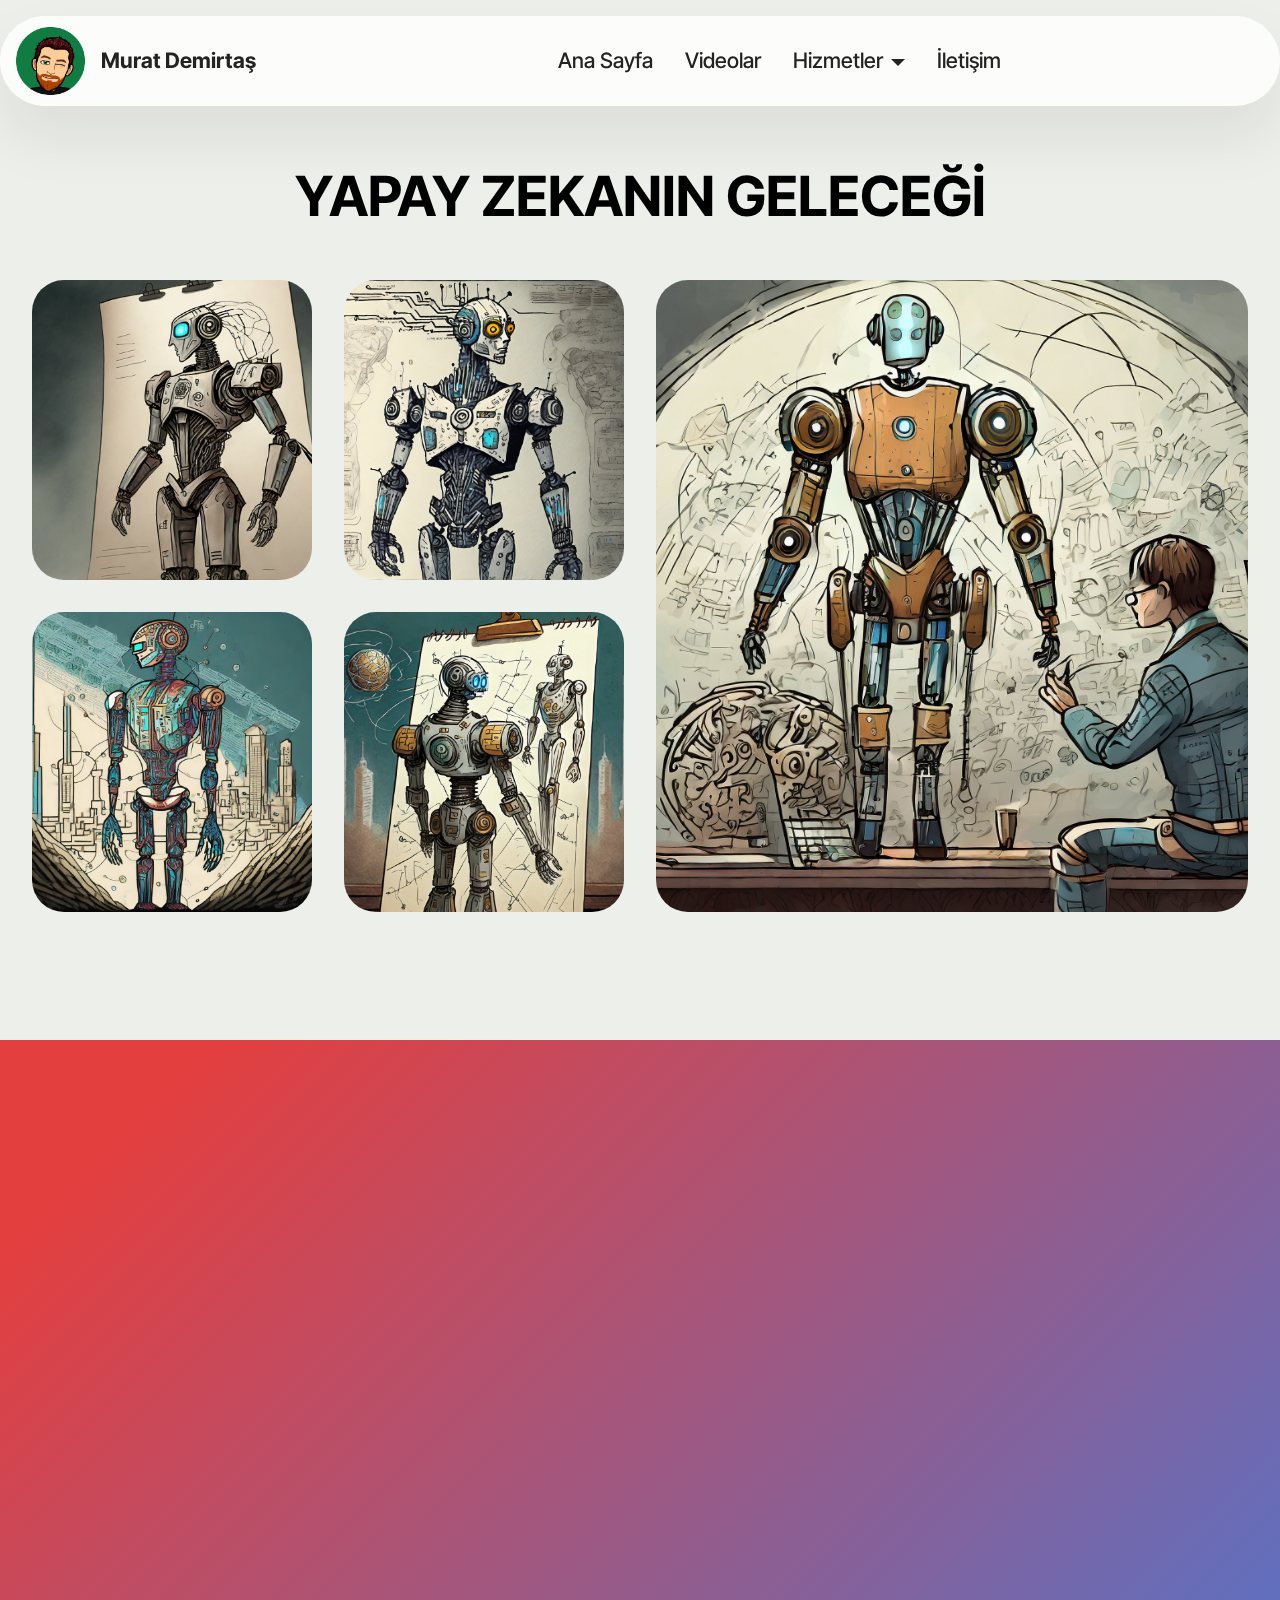
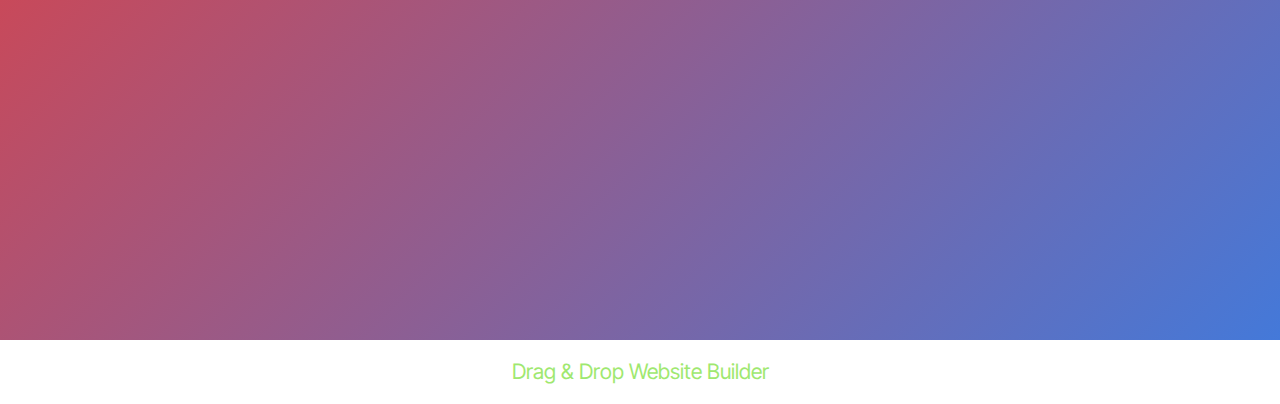
==== commit e74adbd4: "create github pages" ====
--- a/anasayfa.html
+++ b/anasayfa.html
@@ -18,7 +18,7 @@
   <link rel="stylesheet" href="assets/theme/css/style.css">
   <link rel="preload" href="https://fonts.googleapis.com/css?family=Inter+Tight:100,200,300,400,500,600,700,800,900,100i,200i,300i,400i,500i,600i,700i,800i,900i&display=swap" as="style" onload="this.onload=null;this.rel='stylesheet'">
   <noscript><link rel="stylesheet" href="https://fonts.googleapis.com/css?family=Inter+Tight:100,200,300,400,500,600,700,800,900,100i,200i,300i,400i,500i,600i,700i,800i,900i&display=swap"></noscript>
-  <link rel="preload" as="style" href="assets/mobirise/css/mbr-additional.css?v=P5PF7R"><link rel="stylesheet" href="assets/mobirise/css/mbr-additional.css?v=P5PF7R" type="text/css">
+  <link rel="preload" as="style" href="assets/mobirise/css/mbr-additional.css?v=l5qZTg"><link rel="stylesheet" href="assets/mobirise/css/mbr-additional.css?v=l5qZTg" type="text/css">
 
   
   
@@ -53,7 +53,7 @@
 					</li>
 					<li class="nav-item">
 						<a class="nav-link link text-black text-primary display-4" href="videolar.html" aria-expanded="false">Videolar</a>
-					</li><li class="nav-item dropdown"><a class="nav-link link text-black text-primary dropdown-toggle display-4" href="iletisim.html" data-toggle="dropdown-submenu" data-bs-toggle="dropdown" data-bs-auto-close="outside" aria-expanded="false">Hizmetler</a><div class="dropdown-menu" aria-labelledby="dropdown-920"><a class="text-black text-primary dropdown-item display-4" href="yukseklisans.html">Yüksek Lisans</a><a class="text-black text-primary dropdown-item display-4" href="photoshop.html">Photoshop</a></div></li><li class="nav-item"><a class="nav-link link text-black text-primary display-4" href="iletisim.html">İletişim</a></li></ul>
+					</li><li class="nav-item dropdown"><a class="nav-link link text-black text-primary dropdown-toggle show display-4" href="iletisim.html" data-toggle="dropdown-submenu" data-bs-toggle="dropdown" data-bs-auto-close="outside" aria-expanded="false">Hizmetler</a><div class="dropdown-menu show" aria-labelledby="dropdown-920" data-bs-popper="none"><a class="text-black text-primary dropdown-item display-4" href="yukseklisans.html">Yüksek Lisans</a><a class="text-black text-primary dropdown-item display-4" href="photoshop.html">Photoshop</a></div></li><li class="nav-item"><a class="nav-link link text-black text-primary display-4" href="iletisim.html">İletişim</a></li></ul>
 				
 			</div>
 		</div>
@@ -136,7 +136,7 @@
             </div>
         </div>
     </div>
-</section><section class="display-7" style="padding: 0;align-items: center;justify-content: center;flex-wrap: wrap;    align-content: center;display: flex;position: relative;height: 4rem;"><a href="https://mobiri.se/3128083" style="flex: 1 1;height: 4rem;position: absolute;width: 100%;z-index: 1;"><img alt="" style="height: 4rem;" src="[data-uri]"></a><p style="margin: 0;text-align: center;" class="display-7">&#8204;</p><a style="z-index:1" href="https://mobirise.com/html-builder.html">HTML Website Generator</a></section><script src="assets/bootstrap/js/bootstrap.bundle.min.js"></script>  <script src="assets/smoothscroll/smooth-scroll.js"></script>  <script src="assets/ytplayer/index.js"></script>  <script src="assets/dropdown/js/navbar-dropdown.js"></script>  <script src="assets/theme/js/script.js"></script>  
+</section><section class="display-7" style="padding: 0;align-items: center;justify-content: center;flex-wrap: wrap;    align-content: center;display: flex;position: relative;height: 4rem;"><a href="https://mobiri.se/3128083" style="flex: 1 1;height: 4rem;position: absolute;width: 100%;z-index: 1;"><img alt="" style="height: 4rem;" src="[data-uri]"></a><p style="margin: 0;text-align: center;" class="display-7">&#8204;</p><a style="z-index:1" href="https://mobirise.com/drag-drop-website-builder.html">Drag & Drop Website Builder</a></section><script src="assets/bootstrap/js/bootstrap.bundle.min.js"></script>  <script src="assets/smoothscroll/smooth-scroll.js"></script>  <script src="assets/ytplayer/index.js"></script>  <script src="assets/dropdown/js/navbar-dropdown.js"></script>  <script src="assets/theme/js/script.js"></script>  
   
   
 </body>
--- a/assets/mobirise/css/mbr-additional.css
+++ b/assets/mobirise/css/mbr-additional.css
@@ -3201,7 +3201,7 @@
   }
 }
 .cid-u3rK2x3P9s {
-  padding-top: 6rem;
+  padding-top: 9rem;
   padding-bottom: 6rem;
   background-color: #edefeb;
 }
--- a/assets/mobirise/css/mbr-additional.css
+++ b/assets/mobirise/css/mbr-additional.css
@@ -3201,7 +3201,7 @@
   }
 }
 .cid-u3rK2x3P9s {
-  padding-top: 6rem;
+  padding-top: 9rem;
   padding-bottom: 6rem;
   background-color: #edefeb;
 }
